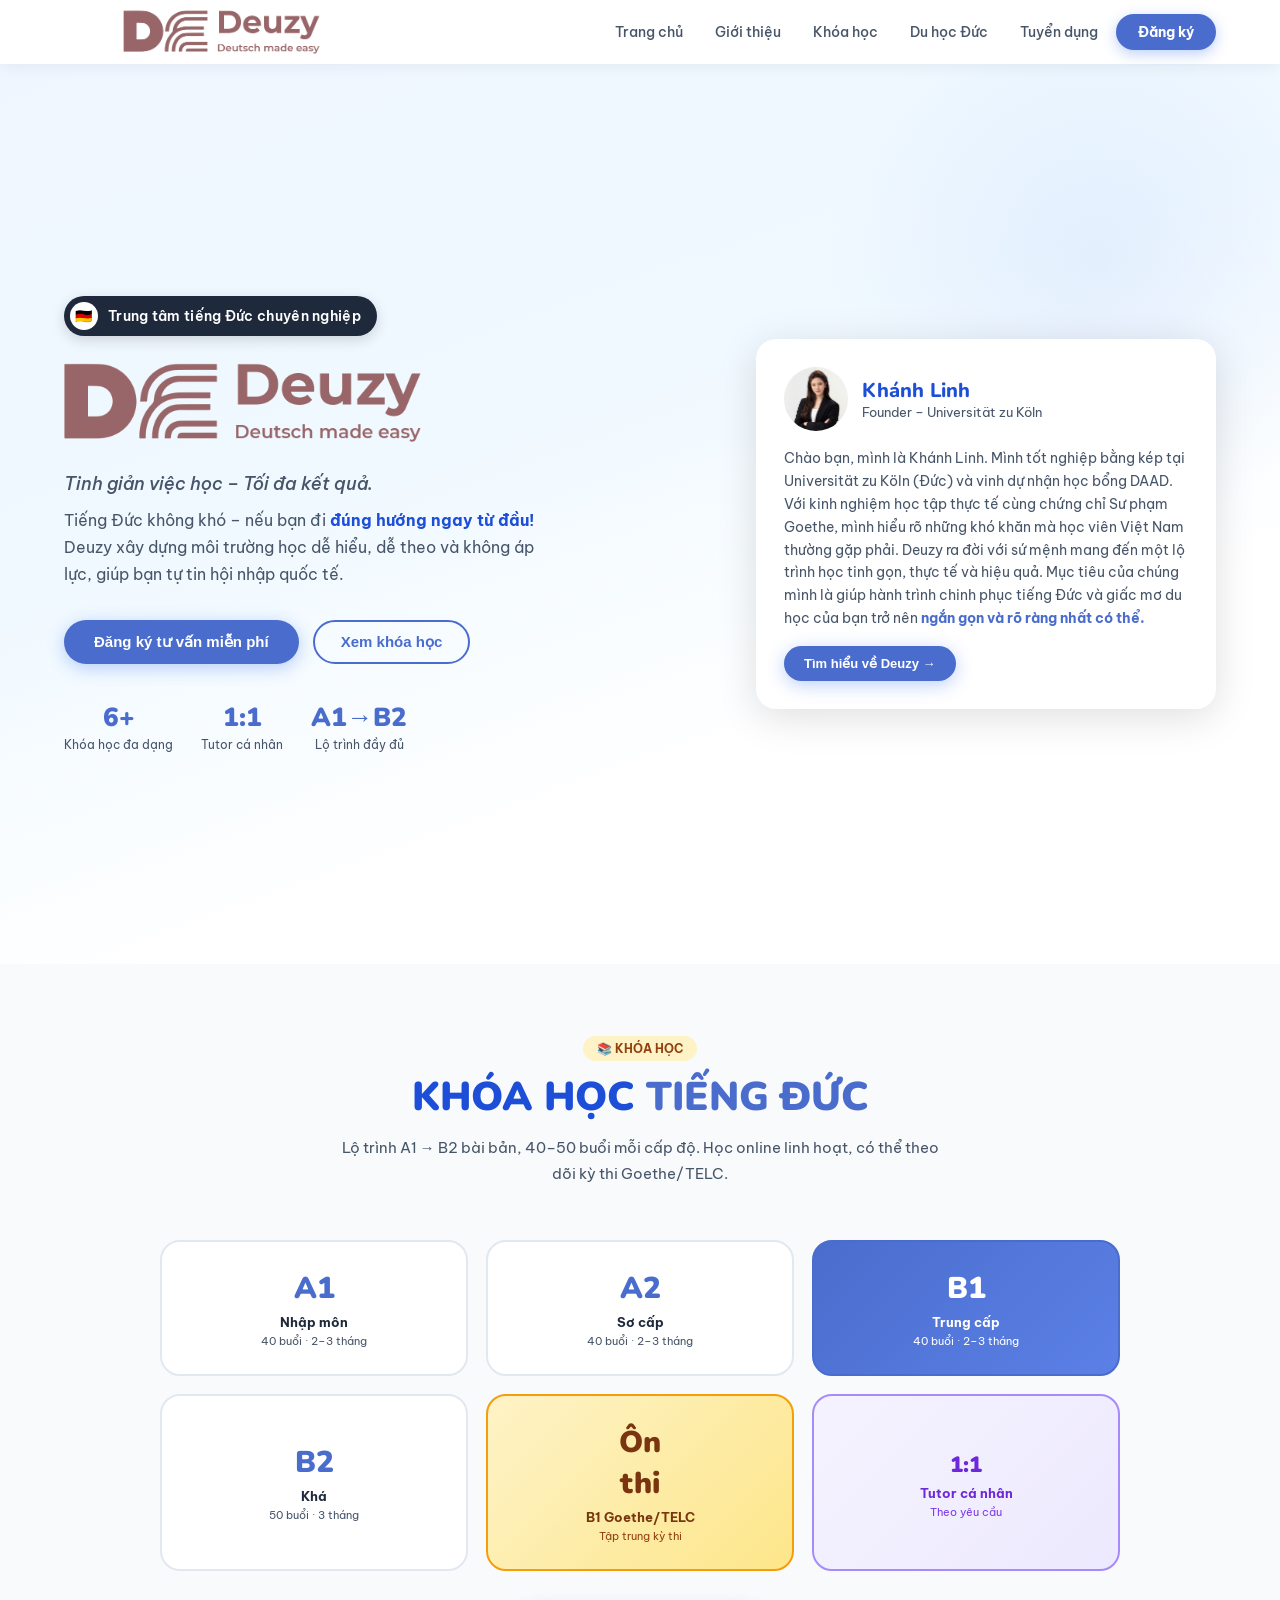
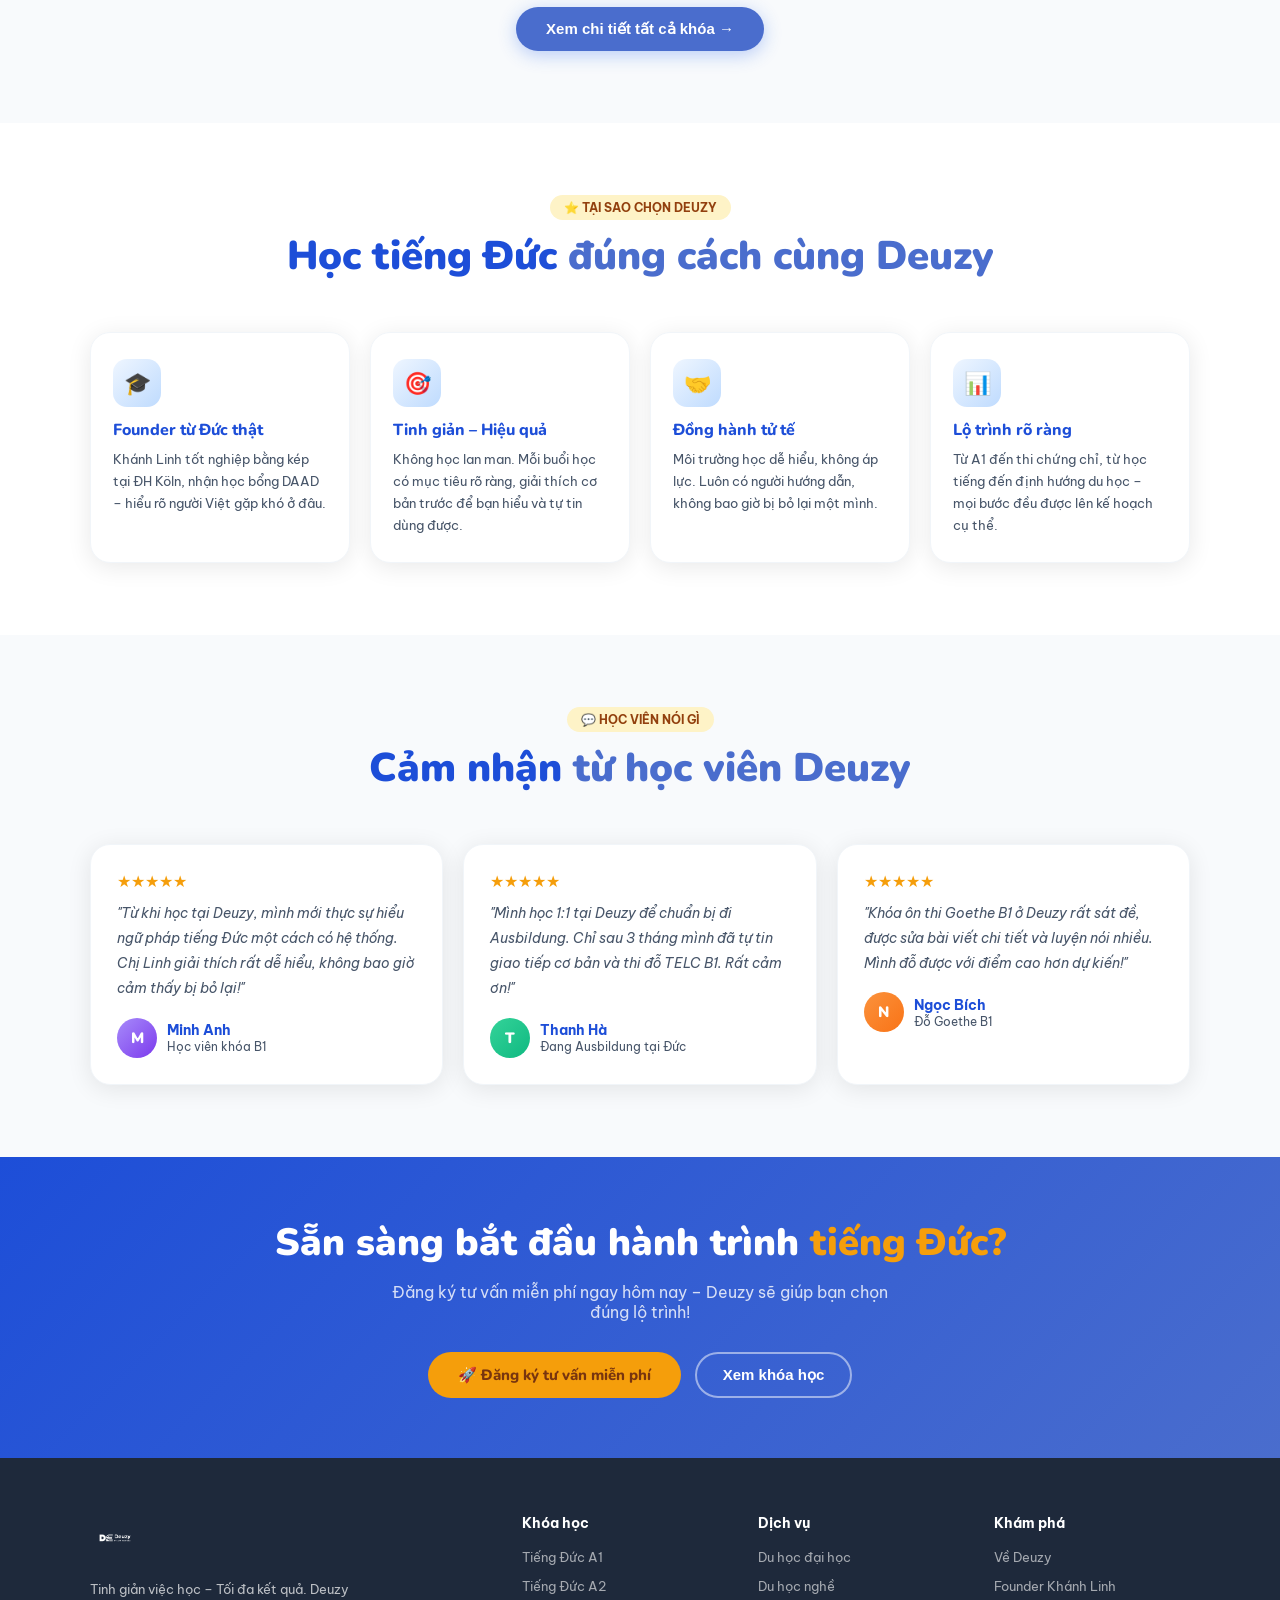
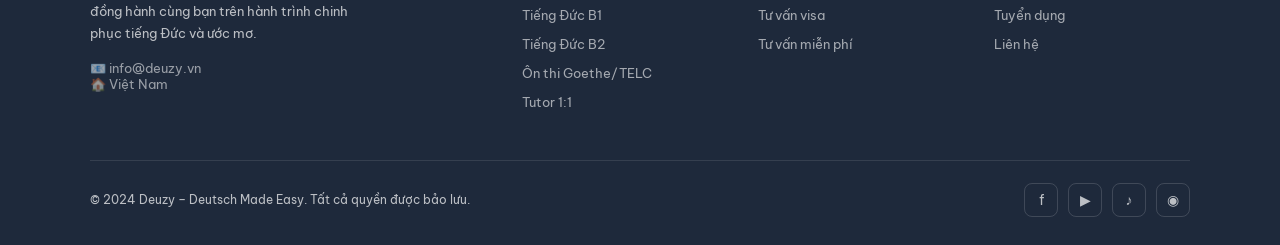
==== index.html @ 36f2f3f2 "no message" ====
<!DOCTYPE html>
<html lang="vi">

<head>
  <meta charset="UTF-8">
  <meta name="viewport" content="width=device-width, initial-scale=1.0">
  <title>Deuzy – Deutsch Made Easy</title>
  <link rel="icon" href="assets/logo_web/2.png" type="image/png">
  <link
    href="https://fonts.googleapis.com/css2?family=Nunito:wght@400;600;700;800;900&family=Be+Vietnam+Pro:wght@400;500;600;700&display=swap"
    rel="stylesheet">
  <link rel="stylesheet" href="css/style.css">
</head>

<body>

  <!-- ===== NAV ===== -->
  <nav id="navbar">
    <div class="nav-logo" onclick="goPage('home')">
      <img src="assets/logo_web/3.png" alt="Deuzy" style="height: 300px; width: auto; object-fit: contain;">
    </div>
    <ul class="nav-links">
      <li><a onclick="goPage('home')" data-page="home">Trang chủ</a></li>
      <li><a onclick="goPage('about')" data-page="about">Giới thiệu</a></li>
      <li><a onclick="goPage('courses')" data-page="courses">Khóa học</a></li>
      <li><a onclick="goPage('germany')" data-page="germany">Du học Đức</a></li>
      <li><a onclick="goPage('recruit')" data-page="recruit">Tuyển dụng</a></li>
      <li><a onclick="goPage('register')" data-page="register" class="nav-cta">Đăng ký</a></li>
    </ul>
    <button class="hamburger" onclick="toggleMenu()"><span></span><span></span><span></span></button>
  </nav>

  <div class="mobile-nav-overlay" id="overlay" onclick="toggleMenu()"></div>
  <div class="mobile-nav-panel" id="mobile-nav">
    <a onclick="goPage('home');toggleMenu()">🏠 Trang chủ</a>
    <a onclick="goPage('about');toggleMenu()">👩‍🏫 Giới thiệu</a>
    <a onclick="goPage('courses');toggleMenu()">📚 Khóa học</a>
    <a onclick="goPage('germany');toggleMenu()">🇩🇪 Du học Đức</a>
    <a onclick="goPage('recruit');toggleMenu()">💼 Tuyển dụng</a>
    <a onclick="goPage('register');toggleMenu()" class="mobile-nav-cta">🚀 Đăng ký tư vấn</a>
  </div>

  <!-- ===================== HOME ===================== -->
  <div class="page active pt-nav" id="page-home">

    <section class="hero">
      <div class="hero-inner container">
        <div class="hero-content">
          <div class="hero-badge" style="margin-bottom: 20px;">
            <span class="hero-badge-icon">🇩🇪</span>
            <span>Trung tâm tiếng Đức chuyên nghiệp</span>
          </div>
          <h1 style="margin: 0 0 16px 0; line-height: 0;">
            <img src="assets/logo_web/3.1.png" alt="Deuzy - Deutsch Made Easy"
              style="max-width: 100%; height: auto; max-height: 100px;">
          </h1>
          <p class="hero-slogan">Tinh giản việc học – Tối đa kết quả.</p>
          <p class="hero-sub" style="margin-top: 12px;">Tiếng Đức không khó – nếu bạn đi <strong>đúng hướng ngay từ
              đầu!</strong> Deuzy xây dựng
            môi trường học dễ hiểu, dễ theo và không áp lực, giúp bạn tự tin hội nhập quốc tế.</p>
          <div class="hero-buttons">
            <button class="btn-primary" onclick="goPage('register')">Đăng ký tư vấn miễn phí</button>
            <button class="btn-outline" onclick="goPage('courses')">Xem khóa học</button>
          </div>
          <div class="hero-stats">
            <div class="stat">
              <div class="stat-num">6+</div>
              <div class="stat-label">Khóa học đa dạng</div>
            </div>
            <div class="stat">
              <div class="stat-num">1:1</div>
              <div class="stat-label">Tutor cá nhân</div>
            </div>
            <div class="stat">
              <div class="stat-num">A1→B2</div>
              <div class="stat-label">Lộ trình đầy đủ</div>
            </div>
          </div>
        </div>
        <div class="hero-visual">
          <div style="position:relative; max-width:1200px; margin:0 auto;">
            <div class="hero-card">
              <div class="hero-card-header">
                <img src="assets/anh_khanh_linh/khanh_linh.jpg" alt="Khánh Linh" class="hero-avatar"
                  style="object-fit:cover; background:none;">
                <div>
                  <div class="hero-card-name">Khánh Linh</div>
                  <div class="hero-card-role">Founder – Universität zu Köln</div>
                </div>
              </div>
              <p class="hero-card-story">Chào bạn, mình là Khánh Linh. Mình tốt nghiệp bằng kép tại Universität zu Köln
                (Đức) và vinh dự nhận học bổng DAAD. Với kinh nghiệm học tập thực tế cùng chứng chỉ Sư phạm Goethe, mình
                hiểu rõ những khó khăn mà học viên Việt Nam thường gặp phải. Deuzy ra đời với sứ mệnh mang đến một lộ
                trình học tinh gọn, thực tế và hiệu quả. Mục tiêu của chúng mình là giúp hành trình chinh phục tiếng Đức
                và giấc mơ du học của bạn trở nên <em>ngắn gọn và rõ ràng nhất có thể.</em></p>
              <button class="btn-primary" style="font-size:13px;padding:10px 20px;" onclick="goPage('about')">Tìm hiểu
                về Deuzy →</button>
            </div>
          </div>
        </div>
      </div>
    </section>

    <!-- COURSES PREVIEW -->
    <section style="background:var(--gray-50);">
      <div class="container">
        <div class="section-header">
          <div class="section-label">📚 Khóa học</div>
          <h2 class="section-title">KHÓA HỌC <span>TIẾNG ĐỨC</span></h2>
          <p class="section-sub">Lộ trình A1 → B2 bài bản, 40–50 buổi mỗi cấp độ. Học online linh hoạt, có thể theo dõi
            kỳ thi Goethe/TELC.</p>
        </div>
        <div class="courses-grid">
          <div class="course-card" onclick="goPage('courses')">
            <div class="cc-level">A1</div>
            <div class="cc-name">Nhập môn</div>
            <div class="cc-desc">40 buổi · 2–3 tháng</div>
          </div>
          <div class="course-card" onclick="goPage('courses')">
            <div class="cc-level">A2</div>
            <div class="cc-name">Sơ cấp</div>
            <div class="cc-desc">40 buổi · 2–3 tháng</div>
          </div>
          <div class="course-card featured" onclick="goPage('courses')">
            <div class="cc-level">B1</div>
            <div class="cc-name">Trung cấp</div>
            <div class="cc-desc">40 buổi · 2–3 tháng</div>
          </div>
          <div class="course-card" onclick="goPage('courses')">
            <div class="cc-level">B2</div>
            <div class="cc-name">Khá</div>
            <div class="cc-desc">50 buổi · 3 tháng</div>
          </div>
          <div class="course-card" style="background:linear-gradient(135deg,#fef3c7,#fde68a);border-color:#f59e0b;"
            onclick="goPage('courses')">
            <div class="cc-level" style="color:#78350f;">Ôn<br>thi</div>
            <div class="cc-name" style="color:#78350f;">B1 Goethe/TELC</div>
            <div class="cc-desc" style="color:#92400e;">Tập trung kỳ thi</div>
          </div>
          <div class="course-card" style="background:linear-gradient(135deg,#f5f3ff,#ede9fe);border-color:#a78bfa;"
            onclick="goPage('courses')">
            <div class="cc-level" style="color:#6d28d9;font-size:22px;padding-top:4px;">1:1</div>
            <div class="cc-name" style="color:#6d28d9;">Tutor cá nhân</div>
            <div class="cc-desc" style="color:#7c3aed;">Theo yêu cầu</div>
          </div>
        </div>
        <div style="text-align:center;margin-top:36px;">
          <button class="btn-primary" onclick="goPage('courses')">Xem chi tiết tất cả khóa →</button>
        </div>
      </div>
    </section>

    <!-- WHY -->
    <section>
      <div class="container">
        <div class="section-header">
          <div class="section-label">⭐ Tại sao chọn Deuzy</div>
          <h2 class="section-title">Học tiếng Đức <span>đúng cách cùng Deuzy</span></h2>
        </div>
        <div class="why-grid">
          <div class="why-card">
            <div class="why-icon">🎓</div>
            <div class="why-title">Founder từ Đức thật</div>
            <div class="why-desc">Khánh Linh tốt nghiệp bằng kép tại ĐH Köln, nhận học bổng DAAD – hiểu rõ người Việt
              gặp khó ở đâu.</div>
          </div>
          <div class="why-card">
            <div class="why-icon">🎯</div>
            <div class="why-title">Tinh giản – Hiệu quả</div>
            <div class="why-desc">Không học lan man. Mỗi buổi học có mục tiêu rõ ràng, giải thích cơ bản trước để bạn
              hiểu và tự tin dùng được.</div>
          </div>
          <div class="why-card">
            <div class="why-icon">🤝</div>
            <div class="why-title">Đồng hành tử tế</div>
            <div class="why-desc">Môi trường học dễ hiểu, không áp lực. Luôn có người hướng dẫn, không bao giờ bị bỏ lại
              một mình.</div>
          </div>
          <div class="why-card">
            <div class="why-icon">📊</div>
            <div class="why-title">Lộ trình rõ ràng</div>
            <div class="why-desc">Từ A1 đến thi chứng chỉ, từ học tiếng đến định hướng du học – mọi bước đều được lên kế
              hoạch cụ thể.</div>
          </div>
        </div>
      </div>
    </section>

    <!-- TESTIMONIALS -->
    <section style="background:var(--gray-50);">
      <div class="container">
        <div class="section-header">
          <div class="section-label">💬 Học viên nói gì</div>
          <h2 class="section-title">Cảm nhận <span>từ học viên Deuzy</span></h2>
        </div>
        <div class="testi-grid">
          <div class="testi-card">
            <div class="testi-stars">★★★★★</div>
            <p class="testi-text">"Từ khi học tại Deuzy, mình mới thực sự hiểu ngữ pháp tiếng Đức một cách có hệ thống.
              Chị Linh giải thích rất dễ hiểu, không bao giờ cảm thấy bị bỏ lại!"</p>
            <div class="testi-author">
              <div class="tav av1">M</div>
              <div>
                <div class="tav-name">Minh Anh</div>
                <div class="tav-info">Học viên khóa B1</div>
              </div>
            </div>
          </div>
          <div class="testi-card">
            <div class="testi-stars">★★★★★</div>
            <p class="testi-text">"Mình học 1:1 tại Deuzy để chuẩn bị đi Ausbildung. Chỉ sau 3 tháng mình đã tự tin giao
              tiếp cơ bản và thi đỗ TELC B1. Rất cảm ơn!"</p>
            <div class="testi-author">
              <div class="tav av3">T</div>
              <div>
                <div class="tav-name">Thanh Hà</div>
                <div class="tav-info">Đang Ausbildung tại Đức</div>
              </div>
            </div>
          </div>
          <div class="testi-card">
            <div class="testi-stars">★★★★★</div>
            <p class="testi-text">"Khóa ôn thi Goethe B1 ở Deuzy rất sát đề, được sửa bài viết chi tiết và luyện nói
              nhiều. Mình đỗ được với điểm cao hơn dự kiến!"</p>
            <div class="testi-author">
              <div class="tav av5">N</div>
              <div>
                <div class="tav-name">Ngọc Bích</div>
                <div class="tav-info">Đỗ Goethe B1</div>
              </div>
            </div>
          </div>
        </div>
      </div>
    </section>

    <!-- CTA -->
    <section style="background:linear-gradient(135deg,var(--blue-dark),var(--blue));padding:60px 5%;">
      <div class="container" style="text-align:center;">
        <h2
          style="font-family:var(--font-heading);font-weight:900;font-size:clamp(24px,4vw,38px);color:#fff;margin-bottom:14px;">
          Sẵn sàng bắt đầu hành trình <span style="color:var(--yellow);">tiếng Đức?</span></h2>
        <p style="color:rgba(255,255,255,0.8);font-size:16px;margin-bottom:30px;max-width:500px;margin:0 auto 30px;">
          Đăng ký tư vấn miễn phí ngay hôm nay – Deuzy sẽ giúp bạn chọn đúng lộ trình!</p>
        <div style="display:flex;gap:14px;justify-content:center;flex-wrap:wrap;">
          <button class="btn-yellow" onclick="goPage('register')">🚀 Đăng ký tư vấn miễn phí</button>
          <button class="btn-outline" style="color:#fff;border-color:rgba(255,255,255,0.5);"
            onclick="goPage('courses')">Xem khóa học</button>
        </div>
      </div>
    </section>
  </div>

  <!-- ===================== ABOUT ===================== -->
  <div class="page pt-nav" id="page-about">
    <div class="page-hero">
      <div class="container">
        <div class="breadcrumb"><span onclick="goPage('home')">Trang chủ</span> / Giới thiệu</div>
        <div class="hero-badge">👩‍🏫 Về Deuzy</div>
        <h1
          style="font-family:var(--font-heading);font-weight:900;font-size:clamp(26px,5vw,50px);color:var(--blue-dark);margin-bottom:12px;">
          Về <span style="color:var(--blue);">Deuzy</span></h1>
        <p style="font-size:16px;color:var(--gray-600);max-width:600px;line-height:1.7;">Deuzy không đơn thuần là nơi
          dạy tiếng Đức. Chúng tôi là nơi bắt đầu của những hành trình thay đổi cuộc đời.</p>
      </div>
    </div>

    <!-- FOUNDER -->
    <section>
      <div class="container">
        <div class="grid-2" style="gap:50px;">
          <div>
            <div class="section-label">👩‍🎓 Founder</div>
            <h2 class="section-title">Khánh Linh – <span>Người sáng lập</span></h2>
            <p style="font-size:15px;color:var(--gray-600);line-height:1.8;margin-bottom:18px;">Chào bạn, mình là
              <strong style="color:var(--blue-dark);">Linh</strong>. Hành trình của mình với tiếng Đức bắt đầu từ niềm
              yêu thích ngôn ngữ và sự tò mò về một nền văn hoá kỷ luật, sâu sắc.
            </p>
            <p style="font-size:15px;color:var(--gray-600);line-height:1.8;margin-bottom:18px;">Nhờ sự kiên trì theo
              đuổi, mình đã tốt nghiệp <strong style="color:var(--blue-dark);">cử nhân bằng kép (Medienwissenschaft &
                English Studies)</strong> loại giỏi tại <strong style="color:var(--blue);">Universität zu Köln</strong>
              – một trong những trường đại học uy tín tại Đức.</p>
            <p style="font-size:15px;color:var(--gray-600);line-height:1.8;margin-bottom:24px;">Trong quá trình học tập,
              mình may mắn nhận được <strong style="color:var(--blue-dark);">học bổng DAAD</strong> dành cho sinh viên
              quốc tế có thành tích nổi bật.</p>
            <ul class="features-list">
              <li>
                <div class="feat-icon">📜</div>
                <div><strong>Chứng chỉ Sư phạm Goethe Institut</strong>Được đào tạo bài bản về phương pháp giảng dạy
                  tiếng Đức chuyên nghiệp.</div>
              </li>
              <li>
                <div class="feat-icon">🤝</div>
                <div><strong>Giấy chứng nhận Hội nhập văn hoá Đức</strong>Hiểu sâu văn hoá Đức, giúp học viên sử dụng
                  ngôn ngữ phù hợp ngữ cảnh.</div>
              </li>
              <li>
                <div class="feat-icon">🎓</div>
                <div><strong>Học bổng DAAD</strong>Sự ghi nhận thành tích nổi bật trong môi trường học thuật quốc tế.
                </div>
              </li>
            </ul>
          </div>
          <div>
            <div
              style="background:linear-gradient(135deg,#eff6ff,#f5f3ff);border-radius:var(--radius-lg);padding:36px;text-align:center;margin-bottom:20px;">
              <img src="assets/anh_khanh_linh/khanh_linh.jpg" alt="Khánh Linh"
                style="width:100px;height:100px;border-radius:50%;object-fit:cover;margin:0 auto 18px;display:block;">
              <div
                style="font-family:var(--font-heading);font-weight:900;font-size:22px;color:var(--blue-dark);margin-bottom:4px;">
                Khánh Linh</div>
              <div style="font-size:13px;color:var(--blue);font-weight:700;margin-bottom:16px;">Founder & Giảng viên
                chính</div>
              <div style="font-size:13px;color:var(--gray-600);line-height:1.7;font-style:italic;">"Trung tâm mình không
                đặt nặng những lời hứa lớn, nhưng sẽ cố gắng giúp hành trình đến Đức của bạn trở nên ngắn và rõ ràng
                nhất có thể."</div>
            </div>
            <div style="display:grid;grid-template-columns:1fr 1fr;gap:12px;">
              <div
                style="background:#fff;border-radius:var(--radius);padding:18px;text-align:center;box-shadow:var(--shadow);border:1.5px solid var(--gray-100);">
                <div style="font-size:28px;margin-bottom:4px;">🏛️</div>
                <div style="font-size:12px;font-weight:700;color:var(--blue-dark);">Universität zu Köln</div>
                <div style="font-size:11px;color:var(--gray-600);">Tốt nghiệp loại Giỏi</div>
              </div>
              <div
                style="background:#fff;border-radius:var(--radius);padding:18px;text-align:center;box-shadow:var(--shadow);border:1.5px solid var(--gray-100);">
                <div style="font-size:28px;margin-bottom:4px;">🏆</div>
                <div style="font-size:12px;font-weight:700;color:var(--blue-dark);">Học bổng DAAD</div>
                <div style="font-size:11px;color:var(--gray-600);">Sinh viên quốc tế xuất sắc</div>
              </div>
            </div>
          </div>
        </div>
      </div>
    </section>

    <!-- VISION -->
    <section style="background:var(--gray-50);">
      <div class="container">
        <div class="section-header">
          <div class="section-label">🔭 Tầm nhìn</div>
          <h2 class="section-title">Sứ mệnh & <span>Tầm nhìn Deuzy</span></h2>
        </div>
        <div style="display:grid;grid-template-columns:repeat(auto-fit,minmax(260px,1fr));gap:22px;">
          <div
            style="background:#fff;border-radius:var(--radius-lg);padding:30px;box-shadow:var(--shadow);text-align:center;">
            <div style="font-size:42px;margin-bottom:14px;">🌟</div>
            <div
              style="font-family:var(--font-heading);font-weight:800;font-size:18px;color:var(--blue-dark);margin-bottom:10px;">
              Sứ mệnh</div>
            <p style="font-size:14px;color:var(--gray-600);line-height:1.75;">Mỗi học viên đến với Deuzy đều mang theo
              một mục tiêu: du học, làm việc, hay đơn giản là bước ra thế giới lớn hơn. Nhiệm vụ của chúng tôi là giúp
              họ biến điều đó thành hiện thực.</p>
          </div>
          <div
            style="background:#fff;border-radius:var(--radius-lg);padding:30px;box-shadow:var(--shadow);text-align:center;">
            <div style="font-size:42px;margin-bottom:14px;">🔑</div>
            <div
              style="font-family:var(--font-heading);font-weight:800;font-size:18px;color:var(--blue-dark);margin-bottom:10px;">
              Tầm nhìn</div>
            <p style="font-size:14px;color:var(--gray-600);line-height:1.75;">Chúng tôi tin rằng ngôn ngữ không chỉ để
              giao tiếp, mà là <strong>chìa khóa mở ra cơ hội</strong>. Deuzy hướng tới xây dựng một thế hệ trẻ tự tin
              hội nhập quốc tế.</p>
          </div>
          <div
            style="background:#fff;border-radius:var(--radius-lg);padding:30px;box-shadow:var(--shadow);text-align:center;">
            <div style="font-size:42px;margin-bottom:14px;">💡</div>
            <div
              style="font-family:var(--font-heading);font-weight:800;font-size:18px;color:var(--blue-dark);margin-bottom:10px;">
              Phương pháp</div>
            <p style="font-size:14px;color:var(--gray-600);line-height:1.75;">Bọn mình tập trung xây dựng môi trường học
              tiếng Đức <strong>dễ hiểu, dễ theo và không áp lực</strong>. Mỗi buổi bắt đầu từ những điều cơ bản, giải
              thích rõ ràng.</p>
          </div>
        </div>
      </div>
    </section>

    <section style="background:linear-gradient(135deg,var(--blue-dark),var(--blue));padding:60px 5%;text-align:center;">
      <h2 style="font-family:var(--font-heading);font-weight:900;font-size:34px;color:#fff;margin-bottom:14px;">Bắt đầu
        hành trình cùng Deuzy!</h2>
      <p style="color:rgba(255,255,255,0.8);margin-bottom:28px;font-size:15px;max-width:500px;margin:0 auto 28px;">Nếu
        bạn đang tìm một nơi học ổn định, có người đồng hành và hướng dẫn tử tế – hãy chọn Deuzy.</p>
      <button class="btn-yellow" onclick="goPage('register')">Đăng ký tư vấn →</button>
    </section>
  </div>

  <!-- ===================== COURSES ===================== -->
  <div class="page pt-nav" id="page-courses">
    <div class="page-hero">
      <div class="container">
        <div class="breadcrumb"><span onclick="goPage('home')">Trang chủ</span> / Khóa học</div>
        <div class="hero-badge">📚 Khóa học tiếng Đức</div>
        <h1
          style="font-family:var(--font-heading);font-weight:900;font-size:clamp(26px,5vw,50px);color:var(--blue-dark);margin-bottom:12px;">
          Khóa học <span style="color:var(--blue);">tại Deuzy</span></h1>
        <p style="font-size:16px;color:var(--gray-600);max-width:580px;line-height:1.7;margin-bottom:26px;">Lộ trình A1
          → B2 bài bản, 40–50 buổi mỗi cấp. Kèm khóa ôn thi Goethe/TELC B1 và Tutor 1:1 theo yêu cầu.</p>
        <button class="btn-primary" onclick="goPage('register')">Đăng ký học ngay</button>
      </div>
    </div>

    <section>
      <div class="container">

        <!-- A1 -->
        <div class="cdc">
          <div class="cdc-header" style="background:linear-gradient(135deg,#eff6ff,#dbeafe);">
            <div class="cdc-badge" style="background:linear-gradient(135deg,var(--blue),var(--blue-light));">A1</div>
            <div>
              <h3 style="font-family:var(--font-heading);font-weight:900;font-size:22px;color:var(--blue-dark);">Tiếng
                Đức Nhập Môn A1</h3>
              <p style="color:var(--gray-600);font-size:14px;margin-top:4px;">Dành cho người hoàn toàn chưa biết tiếng
                Đức</p>
              <div class="price-badge" style="margin-top:10px;">Lộ trình 40 buổi<small>2–3 tháng · Liên hệ để biết học
                  phí</small></div>
            </div>
          </div>
          <div class="cdc-body">
            <div class="cdc-meta">
              <div class="meta-chip">⏱️ 2–3 tháng</div>
              <div class="meta-chip">📅 40 buổi</div>
              <div class="meta-chip">🎯 Giao tiếp cơ bản</div>
            </div>
            <ul class="cdc-list">
              <li>Làm quen bảng chữ cái và quy tắc phát âm chuẩn, đọc – viết từ cơ bản ngay từ đầu</li>
              <li>Nắm nền tảng ngữ pháp: chia động từ thì hiện tại, đại từ nhân xưng, giống danh từ (der/die/das), cấu
                trúc câu cơ bản</li>
              <li>Học cách đặt câu hỏi, trả lời và sử dụng câu phủ định trong giao tiếp hàng ngày</li>
              <li>Từ vựng theo chủ đề: giới thiệu bản thân, gia đình, công việc, thời gian, mua sắm, ăn uống…</li>
              <li>Luyện nghe – nói song song trong từng buổi để hình thành phản xạ giao tiếp</li>
              <li>Thực hành hội thoại theo tình huống thực tế – "biết" đi kèm với "dùng được"</li>
            </ul>
            <div class="cdc-goal">
              <div class="cdc-goal-title">🎯 Mục tiêu đạt được</div>
              <ul class="cdc-list" style="margin:0;">
                <li>Đọc và phát âm cơ bản rõ ràng</li>
                <li>Tự giới thiệu bản thân và đặt câu hỏi đơn giản</li>
                <li>Giao tiếp trong các tình huống quen thuộc hàng ngày</li>
              </ul>
            </div>
            <div style="display:flex;gap:12px;flex-wrap:wrap;">
              <button class="btn-primary" style="font-size:13px;padding:10px 22px;" onclick="goPage('register')">Đăng ký
                A1</button>
              <button class="btn-outline" style="font-size:13px;padding:8px 20px;" onclick="goPage('register')">Tư vấn
                miễn phí</button>
            </div>
          </div>
        </div>

        <!-- A2 -->
        <div class="cdc">
          <div class="cdc-header" style="background:linear-gradient(135deg,#ecfdf5,#d1fae5);">
            <div class="cdc-badge" style="background:linear-gradient(135deg,#10b981,#34d399);">A2</div>
            <div>
              <h3 style="font-family:var(--font-heading);font-weight:900;font-size:22px;color:var(--blue-dark);">Tiếng
                Đức Sơ Cấp A2</h3>
              <p style="color:var(--gray-600);font-size:14px;margin-top:4px;">Giao tiếp tình huống thực tế, kể chuyện,
                diễn đạt ý kiến</p>
              <div class="price-badge" style="margin-top:10px;">Lộ trình 40 buổi<small>2–3 tháng · Liên hệ để biết học
                  phí</small></div>
            </div>
          </div>
          <div class="cdc-body">
            <div class="cdc-meta">
              <div class="meta-chip">⏱️ 2–3 tháng</div>
              <div class="meta-chip">📅 40 buổi</div>
              <div class="meta-chip">🎯 Giao tiếp tự nhiên hơn</div>
            </div>
            <ul class="cdc-list">
              <li>Củng cố lại nền tảng A1 và mở rộng từ vựng theo các chủ đề thực tế trong cuộc sống</li>
              <li>Các cấu trúc ngữ pháp nâng cao hơn: thì quá khứ, tương lai đơn, câu phụ, cách nối câu</li>
              <li>Luyện giao tiếp trong các tình huống thường gặp như gọi điện, hỏi đường, mua sắm, ăn uống…</li>
              <li>Rèn kỹ năng viết cơ bản, biết cách diễn đạt ý bằng câu rõ ràng và đầy đủ hơn</li>
              <li>Tăng khả năng nghe hiểu và phản xạ khi hội thoại với tốc độ tự nhiên hơn</li>
            </ul>
            <div class="cdc-goal">
              <div class="cdc-goal-title">🎯 Mục tiêu đạt được</div>
              <ul class="cdc-list" style="margin:0;">
                <li>Giao tiếp tương đối tự nhiên, duy trì hội thoại cơ bản</li>
                <li>Diễn đạt ý kiến cá nhân bằng câu hoàn chỉnh và rõ ràng hơn</li>
                <li>Tự tin xử lý các tình huống: hỏi thông tin, mua sắm, giao tiếp trong môi trường sống</li>
              </ul>
            </div>
            <div style="display:flex;gap:12px;flex-wrap:wrap;">
              <button class="btn-primary" style="font-size:13px;padding:10px 22px;background:#10b981;"
                onclick="goPage('register')">Đăng ký A2</button>
              <button class="btn-outline" style="font-size:13px;padding:8px 20px;" onclick="goPage('register')">Tư vấn
                miễn phí</button>
            </div>
          </div>
        </div>

        <!-- B1 -->
        <div class="cdc" style="border-color:var(--blue);box-shadow:0 8px 40px rgba(37,99,235,0.14);position:relative;">
          <div
            style="position:absolute;top:16px;right:16px;background:var(--yellow);color:#78350f;padding:4px 12px;border-radius:8px;font-size:12px;font-weight:800;">
            ⭐ PHỔ BIẾN NHẤT</div>
          <div class="cdc-header" style="background:linear-gradient(135deg,#dbeafe,#bfdbfe);">
            <div class="cdc-badge" style="background:linear-gradient(135deg,var(--blue-dark),var(--blue));">B1</div>
            <div>
              <h3 style="font-family:var(--font-heading);font-weight:900;font-size:22px;color:var(--blue-dark);">Tiếng
                Đức Trung Cấp B1</h3>
              <p style="color:var(--gray-600);font-size:14px;margin-top:4px;">Giao tiếp trong môi trường học tập, công
                việc và đời sống</p>
              <div class="price-badge" style="margin-top:10px;">Lộ trình 40 buổi<small>2–3 tháng · Liên hệ để biết học
                  phí</small></div>
            </div>
          </div>
          <div class="cdc-body">
            <div class="cdc-meta">
              <div class="meta-chip">⏱️ 2–3 tháng</div>
              <div class="meta-chip">📅 40 buổi</div>
              <div class="meta-chip">🎯 Goethe/TELC B1</div>
            </div>
            <ul class="cdc-list">
              <li>Mở rộng vốn từ vựng và nâng cao khả năng sử dụng ngôn ngữ trong nhiều tình huống thực tế</li>
              <li>Làm quen với tiếng Đức trong môi trường học tập và công việc, mẫu giao tiếp cơ bản nơi công sở</li>
              <li>Rèn kỹ năng viết: viết email, văn bản ngắn và các nội dung thường gặp trong đời sống</li>
              <li>Luyện nghe – nói với các chủ đề đa dạng như sức khỏe, công việc, cuộc sống…</li>
              <li>Học cách trình bày ý kiến cá nhân, trao đổi quan điểm và phản hồi trong hội thoại</li>
              <li>Làm quen với các yếu tố văn hoá Đức, giúp sử dụng ngôn ngữ phù hợp ngữ cảnh</li>
            </ul>
            <div class="cdc-goal">
              <div class="cdc-goal-title">🎯 Mục tiêu đạt được</div>
              <ul class="cdc-list" style="margin:0;">
                <li>Tham gia hội thoại, diễn đạt ý kiến và trao đổi thông tin một cách rõ ràng</li>
                <li>Viết được email, đơn từ đơn giản (ví dụ: xin việc)</li>
                <li>Tự tin giao tiếp trong môi trường học tập, công việc và đời sống hàng ngày</li>
              </ul>
            </div>
            <div style="display:flex;gap:12px;flex-wrap:wrap;">
              <button class="btn-primary" style="font-size:13px;padding:10px 22px;" onclick="goPage('register')">Đăng ký
                B1</button>
              <button class="btn-outline" style="font-size:13px;padding:8px 20px;" onclick="goPage('register')">Tư vấn
                miễn phí</button>
            </div>
          </div>
        </div>

        <!-- B2 -->
        <div class="cdc">
          <div class="cdc-header" style="background:linear-gradient(135deg,#fce7f3,#fbcfe8);">
            <div class="cdc-badge" style="background:linear-gradient(135deg,#ec4899,#f472b6);">B2</div>
            <div>
              <h3 style="font-family:var(--font-heading);font-weight:900;font-size:22px;color:var(--blue-dark);">Tiếng
                Đức Khá B2</h3>
              <p style="color:var(--gray-600);font-size:14px;margin-top:4px;">Xử lý các chủ đề phức tạp trong học tập,
                công việc và xã hội</p>
              <div class="price-badge" style="margin-top:10px;">Lộ trình 50 buổi<small>3 tháng · Liên hệ để biết học
                  phí</small></div>
            </div>
          </div>
          <div class="cdc-body">
            <div class="cdc-meta">
              <div class="meta-chip">⏱️ 3 tháng</div>
              <div class="meta-chip">📅 50 buổi</div>
              <div class="meta-chip">🎯 Thành thạo B2</div>
            </div>
            <ul class="cdc-list">
              <li>Mở rộng và đào sâu từ vựng, ngữ pháp để xử lý các chủ đề phức tạp hơn</li>
              <li>Luyện đọc hiểu các văn bản dài, nắm ý chính và chi tiết trong nhiều dạng nội dung</li>
              <li>Phát triển kỹ năng viết: trình bày quan điểm, viết bài luận ngắn, email học thuật/công việc</li>
              <li>Luyện nghe – nói với các chủ đề đa dạng: môi trường làm việc, truyền thông, định hướng tương lai…</li>
              <li>Tăng khả năng tranh luận, bày tỏ ý kiến và phản hồi trong hội thoại ở mức sâu hơn</li>
            </ul>
            <div class="cdc-goal">
              <div class="cdc-goal-title">🎯 Mục tiêu đạt được</div>
              <ul class="cdc-list" style="margin:0;">
                <li>Diễn đạt ý kiến rõ ràng, logic và linh hoạt trong nhiều tình huống</li>
                <li>Giao tiếp tự tin trong môi trường học tập, làm việc và xã hội</li>
                <li>Sử dụng tiếng Đức tương đối thành thạo cả nói và viết</li>
              </ul>
            </div>
            <div style="display:flex;gap:12px;flex-wrap:wrap;">
              <button class="btn-primary" style="font-size:13px;padding:10px 22px;background:#ec4899;"
                onclick="goPage('register')">Đăng ký B2</button>
              <button class="btn-outline" style="font-size:13px;padding:8px 20px;" onclick="goPage('register')">Tư vấn
                miễn phí</button>
            </div>
          </div>
        </div>

        <!-- ÔN THI B1 + 1:1 -->
        <div id="extra-courses">
          <!-- ÔN THI -->
          <div class="cdc">
            <div class="cdc-header" style="background:linear-gradient(135deg,#fef3c7,#fde68a);">
              <div class="cdc-badge"
                style="background:linear-gradient(135deg,#f59e0b,#fbbf24);font-size:20px;width:88px;height:88px;">
                Ôn<br>thi</div>
              <div>
                <h3 style="font-family:var(--font-heading);font-weight:900;font-size:18px;color:var(--blue-dark);">Ôn
                  thi B1 – Goethe & TELC</h3>
                <p style="font-size:13px;color:var(--gray-600);margin-top:4px;">Tập trung làm bài, rèn kỹ năng sát đề
                </p>
              </div>
            </div>
            <div class="cdc-body">
              <p class="cdc-desc">Khóa học tập trung củng cố kiến thức và rèn kỹ năng làm bài, giúp học viên tự tin bước
                vào kỳ thi B1.</p>
              <div style="margin-bottom:14px;">
                <div style="font-size:12px;font-weight:700;color:#92400e;margin-bottom:8px;">GOETHE B1</div>
                <ul class="cdc-list" style="margin:0;">
                  <li>Làm quen cấu trúc đề thi (Lesen, Hören, Schreiben, Sprechen)</li>
                  <li>Sửa bài viết chi tiết, nâng cấp cách diễn đạt</li>
                  <li>Thi thử và chữa đề sát format thực tế</li>
                </ul>
              </div>
              <div style="margin-bottom:18px;">
                <div style="font-size:12px;font-weight:700;color:#92400e;margin-bottom:8px;">TELC B1</div>
                <ul class="cdc-list" style="margin:0;">
                  <li>Nắm rõ cấu trúc đề TELC và các dạng bài đặc trưng</li>
                  <li>Luyện nói theo format thi TELC (đối thoại, thảo luận)</li>
                  <li>Sửa lỗi cá nhân và cải thiện điểm yếu từng kỹ năng</li>
                </ul>
              </div>
              <button class="btn-primary" style="font-size:13px;padding:10px 22px;background:#f59e0b;color:#78350f;"
                onclick="goPage('register')">Đăng ký ôn thi</button>
            </div>
          </div>

          <!-- TUTOR 1:1 -->
          <div class="cdc">
            <div class="cdc-header" style="background:linear-gradient(135deg,#f5f3ff,#ede9fe);">
              <div class="cdc-badge"
                style="background:linear-gradient(135deg,#7c3aed,#a78bfa);font-size:22px;width:88px;height:88px;">1:1
              </div>
              <div>
                <h3 style="font-family:var(--font-heading);font-weight:900;font-size:18px;color:var(--blue-dark);">Tutor
                  1:1 – Học theo yêu cầu</h3>
                <p style="font-size:13px;color:var(--gray-600);margin-top:4px;">Lộ trình riêng theo mục tiêu và trình độ
                  cá nhân</p>
              </div>
            </div>
            <div class="cdc-body">
              <p class="cdc-desc">Khóa học được thiết kế riêng cho từng học viên, phù hợp với mục tiêu và trình độ cá
                nhân.</p>
              <ul class="cdc-list" style="margin-bottom:14px;">
                <li>Xây dựng lộ trình riêng theo mục tiêu: giao tiếp, thi chứng chỉ, đi Đức, công việc…</li>
                <li>Tập trung vào điểm yếu của học viên: phát âm, ngữ pháp, phản xạ nói, viết…</li>
                <li>Linh hoạt nội dung theo tiến độ và khả năng tiếp thu của từng buổi</li>
              </ul>
              <div style="background:#f5f3ff;border-radius:10px;padding:14px;margin-bottom:18px;">
                <div style="font-size:12px;font-weight:700;color:#6d28d9;margin-bottom:8px;">✨ ĐIỂM NỔI BẬT</div>
                <ul class="cdc-list" style="margin:0;">
                  <li>1 kèm 1 – chỉnh lỗi chi tiết, theo sát từng buổi</li>
                  <li>Thời gian linh hoạt, dễ sắp xếp lịch học</li>
                  <li>Tiến bộ nhanh do học đúng trọng tâm</li>
                </ul>
              </div>
              <button class="btn-primary" style="font-size:13px;padding:10px 22px;background:#7c3aed;"
                onclick="goPage('register')">Đăng ký Tutor 1:1</button>
            </div>
          </div>
        </div>
      </div>
    </section>

    <!-- FAQ -->
    <section style="background:var(--gray-50);">
      <div class="container" style="max-width:780px;">
        <div class="section-header">
          <div class="section-label">❓ Câu hỏi thường gặp</div>
          <h2 class="section-title">Câu hỏi về <span>khóa học</span></h2>
        </div>
        <div class="faq-item">
          <div class="faq-q" onclick="toggleFaq(this)">Học hình thức nào? Online hay offline? <span
              class="faq-arrow">▾</span></div>
          <div class="faq-a">Deuzy dạy cả online và offline. Hình thức online qua Zoom rất linh hoạt về thời gian, phù
            hợp cho học viên ở nhiều tỉnh thành khác nhau. Hãy liên hệ để biết thêm chi tiết về lịch học.</div>
        </div>
        <div class="faq-item">
          <div class="faq-q" onclick="toggleFaq(this)">Học bao lâu thì có thể đạt B1? <span class="faq-arrow">▾</span>
          </div>
          <div class="faq-a">Từ người chưa biết tiếng Đức, học qua A1 → A2 → B1 mất khoảng 6–9 tháng nếu học đều đặn.
            Nếu đã có nền tảng, khóa ôn thi B1 của Deuzy giúp bạn chuẩn bị kỳ thi trong thời gian ngắn hơn.</div>
        </div>
        <div class="faq-item">
          <div class="faq-q" onclick="toggleFaq(this)">Học phí các khóa bao nhiêu? <span class="faq-arrow">▾</span>
          </div>
          <div class="faq-a">Học phí được cung cấp khi tư vấn trực tiếp, tùy theo hình thức học (nhóm hay 1:1), thời
            lượng và nhu cầu của từng học viên. Hãy liên hệ để được báo giá chi tiết và miễn phí tư vấn lộ trình.</div>
        </div>
        <div class="faq-item">
          <div class="faq-q" onclick="toggleFaq(this)">Khóa Tutor 1:1 phù hợp với ai? <span class="faq-arrow">▾</span>
          </div>
          <div class="faq-a">Tutor 1:1 phù hợp với những bạn có mục tiêu rõ ràng (thi chứng chỉ, đi Đức gấp, cải thiện
            một kỹ năng cụ thể) và cần lộ trình cá nhân hóa. Đây cũng là lựa chọn tốt cho người bận rộn, muốn lịch học
            linh hoạt.</div>
        </div>
        <div class="faq-item">
          <div class="faq-q" onclick="toggleFaq(this)">Goethe B1 và TELC B1 khác nhau như thế nào? <span
              class="faq-arrow">▾</span></div>
          <div class="faq-a">Cả hai đều được công nhận rộng rãi. Goethe B1 do Goethe-Institut cấp, có uy tín học thuật
            cao. TELC B1 phổ biến cho mục đích nghề nghiệp và nhập cư. Deuzy có khóa ôn thi cho cả hai, hãy tư vấn để
            chọn phù hợp với mục tiêu.</div>
        </div>
      </div>
    </section>
  </div>

  <!-- ===================== GERMANY ===================== -->
  <div class="page pt-nav" id="page-germany">
    <div class="page-hero">
      <div class="container">
        <div class="breadcrumb"><span onclick="goPage('home')">Trang chủ</span> / Du học Đức</div>
        <div class="hero-badge">🇩🇪 Tại sao chọn Đức?</div>
        <h1
          style="font-family:var(--font-heading);font-weight:900;font-size:clamp(26px,5vw,50px);color:var(--blue-dark);margin-bottom:12px;">
          Du Học <span style="color:var(--blue);">Tại Đức</span></h1>
        <p style="font-size:16px;color:var(--gray-600);max-width:600px;line-height:1.7;margin-bottom:26px;">Chọn du học
          Đức không phải vì "trend", mà vì nó giải được nhiều bài toán rất thực tế. Deuzy hỗ trợ trọn gói từ học tiếng
          đến đặt chân sang Đức.</p>
        <div style="display:flex;gap:12px;flex-wrap:wrap;">
          <button class="btn-primary" onclick="document.getElementById('reasons').scrollIntoView({behavior:'smooth'})">7
            lý do chọn Đức ↓</button>
          <button class="btn-outline" onclick="document.getElementById('paths').scrollIntoView({behavior:'smooth'})">ĐH
            hay Nghề?</button>
        </div>
      </div>
    </div>

    <!-- 7 REASONS -->
    <section id="reasons">
      <div class="container">
        <div class="section-header">
          <div class="section-label">✅ Lý do</div>
          <h2 class="section-title">7 lý do chọn <span>Du học Đức</span></h2>
          <p class="section-sub">Nhìn thẳng vào lợi ích – Đức giải được nhiều bài toán thực tế cho người Việt.</p>
        </div>
        <div style="display:grid;grid-template-columns:repeat(auto-fit,minmax(300px,1fr));gap:20px;">
          <div class="reason-card">
            <div class="reason-num">01</div>
            <div class="reason-title">💰 Gần như miễn học phí</div>
            <div class="reason-desc">Hầu hết các trường công lập tại Đức học phí = 0 hoặc rất thấp (chỉ đóng phí hành
              chính vài trăm euro/kỳ). So với Anh, Mỹ hay Úc thì đây là lợi thế cực lớn. Học nghề còn được hưởng lương.
            </div>
          </div>
          <div class="reason-card">
            <div class="reason-num">02</div>
            <div class="reason-title">🏆 Bằng cấp rất "cứng"</div>
            <div class="reason-desc">Hệ thống giáo dục Đức nổi tiếng về tính thực tiễn, đặc biệt các ngành kỹ thuật, cơ
              khí, IT, kinh tế. Học xong ra dễ làm được việc thật, không chỉ lý thuyết.</div>
          </div>
          <div class="reason-card">
            <div class="reason-num">03</div>
            <div class="reason-title">💼 Cơ hội việc làm & định cư cao</div>
            <div class="reason-desc">Đức đang thiếu lao động (đặc biệt kỹ thuật, điều dưỡng, IT). Sinh viên được ở lại
              18 tháng sau tốt nghiệp để tìm việc. Có thể chuyển sang visa lao động và định cư lâu dài.</div>
          </div>
          <div class="reason-card">
            <div class="reason-num">04</div>
            <div class="reason-title">⚖️ Được làm thêm hợp pháp</div>
            <div class="reason-desc">Sinh viên quốc tế được làm thêm ~120 ngày/năm → đủ trang trải sinh hoạt nếu biết
              cân đối chi tiêu hợp lý.</div>
          </div>
          <div class="reason-card">
            <div class="reason-num">05</div>
            <div class="reason-title">🏠 Chi phí sống hợp lý</div>
            <div class="reason-desc">So với các nước Tây Âu khác, chi phí ở Đức "dễ thở" hơn nhưng chất lượng sống vẫn
              rất cao: giao thông, y tế, môi trường đều tốt.</div>
          </div>
          <div class="reason-card">
            <div class="reason-num">06</div>
            <div class="reason-title">🌍 Môi trường quốc tế</div>
            <div class="reason-desc">Bạn sẽ học cách sống tự lập, giao tiếp đa văn hoá và nâng trình ngoại ngữ cực nhanh
              (đặc biệt tiếng Đức + tiếng Anh).</div>
          </div>
          <div class="reason-card">
            <div class="reason-num">07</div>
            <div class="reason-title">✈️ Du lịch châu Âu cực tiện</div>
            <div class="reason-desc">Visa du học Đức = "vé đi cả châu Âu" nhờ khối Schengen. Không cần xin visa lại, chỉ
              cần xách balo + đặt vé là đi. Di chuyển rất rẻ: tàu, bus, máy bay giá rẻ.</div>
          </div>
        </div>
      </div>
    </section>

    <!-- ĐẠI HỌC VS NGHỀ -->
    <section id="paths" style="background:var(--gray-50);">
      <div class="container">
        <div class="section-header">
          <div class="section-label">🎯 Lựa chọn</div>
          <h2 class="section-title">Đại học hay <span>Học nghề?</span></h2>
          <p class="section-sub">Bạn đang phân vân giữa 2 hướng đi phổ biến nhất tại Đức? Đây là so sánh để bạn chọn
            đúng hướng.</p>
        </div>
        <div style="display:grid;grid-template-columns:1fr 1fr;gap:24px;">
          <div class="path-card">
            <div class="path-header" style="background:linear-gradient(135deg,var(--blue-dark),var(--blue));">
              <div class="path-icon">🎓</div>
              <div>
                <div class="path-title">Du học Đại học</div>
                <div class="path-sub">Bằng cấp giá trị cao, phát triển lâu dài</div>
              </div>
            </div>
            <div class="path-body">
              <ul class="features-list">
                <li>
                  <div class="feat-icon">👤</div>
                  <div><strong>Phù hợp</strong>Học sinh có học lực khá – giỏi, muốn bằng cấp học thuật</div>
                </li>
                <li>
                  <div class="feat-icon">💰</div>
                  <div><strong>Học phí</strong>Gần như miễn phí tại trường công lập</div>
                </li>
                <li>
                  <div class="feat-icon">🗺️</div>
                  <div><strong>Lộ trình</strong>Học dự bị (Studienkolleg) → vào đại học</div>
                </li>
                <li>
                  <div class="feat-icon">🌐</div>
                  <div><strong>Tiếng Đức yêu cầu</strong>B2 – C1 (DSH hoặc TestDaF)</div>
                </li>
                <li>
                  <div class="feat-icon">🏆</div>
                  <div><strong>Cơ hội</strong>Bằng cấp giá trị cao, dễ phát triển lâu dài, ở lại 18 tháng sau tốt nghiệp
                  </div>
                </li>
              </ul>
              <button class="btn-primary" style="margin-top:16px;width:100%;" onclick="goPage('register')">Tư vấn du học
                ĐH →</button>
            </div>
          </div>
          <div class="path-card">
            <div class="path-header" style="background:linear-gradient(135deg,#065f46,#10b981);">
              <div class="path-icon">🛠️</div>
              <div>
                <div class="path-title">Du học Nghề (Ausbildung)</div>
                <div class="path-sub">Vừa học – vừa làm – có thu nhập</div>
              </div>
            </div>
            <div class="path-body">
              <ul class="features-list">
                <li>
                  <div class="feat-icon">👤</div>
                  <div><strong>Phù hợp</strong>Muốn đi nhanh, tự lập sớm, có thu nhập ngay</div>
                </li>
                <li>
                  <div class="feat-icon">💵</div>
                  <div><strong>Lương</strong>~800–1.200€/tháng ngay trong quá trình học nghề</div>
                </li>
                <li>
                  <div class="feat-icon">🗺️</div>
                  <div><strong>Lộ trình</strong>Tìm chỗ thực tập → ký hợp đồng → xin visa Ausbildung</div>
                </li>
                <li>
                  <div class="feat-icon">🌐</div>
                  <div><strong>Tiếng Đức yêu cầu</strong>B1 (đủ điều kiện xin visa)</div>
                </li>
                <li>
                  <div class="feat-icon">🏆</div>
                  <div><strong>Cơ hội</strong>Ra trường có việc làm ngay, dễ định cư, hưởng lương trong khi học</div>
                </li>
              </ul>
              <button class="btn-primary" style="margin-top:16px;width:100%;background:#10b981;"
                onclick="goPage('register')">Tư vấn Ausbildung →</button>
            </div>
          </div>
        </div>
      </div>
    </section>

    <!-- DEUZY SUPPORT -->
    <section>
      <div class="container">
        <div class="section-header">
          <div class="section-label">🔥 Hỗ trợ trọn gói</div>
          <h2 class="section-title">Deuzy đồng hành <span>từ A đến Z</span></h2>
          <p class="section-sub">Cam kết rõ ràng – đồng hành đến khi bạn đặt chân sang Đức.</p>
        </div>
        <div style="display:grid;grid-template-columns:repeat(auto-fit,minmax(220px,1fr));gap:20px;">
          <div class="why-card">
            <div class="why-icon">🗺️</div>
            <div class="why-title">Tư vấn lộ trình</div>
            <div class="why-desc">Tư vấn chọn lộ trình phù hợp – Đại học hoặc Ausbildung – dựa trên hoàn cảnh và mục
              tiêu của bạn.</div>
          </div>
          <div class="why-card">
            <div class="why-icon">📋</div>
            <div class="why-title">Xử lý hồ sơ</div>
            <div class="why-desc">Hỗ trợ chuẩn bị hồ sơ đầy đủ, chứng minh tài chính, dịch thuật công chứng các giấy tờ
              cần thiết.</div>
          </div>
          <div class="why-card">
            <div class="why-icon">🎤</div>
            <div class="why-title">Luyện phỏng vấn visa</div>
            <div class="why-desc">Luyện tập trả lời phỏng vấn tại Đại sứ quán, chuẩn bị tâm lý và nội dung thật kỹ.
            </div>
          </div>
          <div class="why-card">
            <div class="why-icon">🏫</div>
            <div class="why-title">Kết nối trường & doanh nghiệp</div>
            <div class="why-desc">Kết nối với trường đại học và doanh nghiệp tại Đức phù hợp với ngành nghề và mục tiêu
              của bạn.</div>
          </div>
        </div>
        <div style="text-align:center;margin-top:36px;">
          <button class="btn-primary" style="margin-right:12px;" onclick="goPage('register')">Đăng ký tư vấn miễn
            phí</button>
          <button class="btn-outline" onclick="goPage('courses')">Xem khóa học tiếng Đức</button>
        </div>
      </div>
    </section>
  </div>

  <!-- ===================== RECRUITMENT ===================== -->
  <div class="page pt-nav" id="page-recruit">
    <div class="page-hero">
      <div class="container">
        <div class="breadcrumb"><span onclick="goPage('home')">Trang chủ</span> / Tuyển dụng</div>
        <div class="hero-badge">💼 Tuyển dụng</div>
        <h1
          style="font-family:var(--font-heading);font-weight:900;font-size:clamp(26px,5vw,50px);color:var(--blue-dark);margin-bottom:12px;">
          Gia nhập <span style="color:var(--blue);">đội ngũ Deuzy</span></h1>
        <p style="font-size:16px;color:var(--gray-600);max-width:600px;line-height:1.7;">Mỗi ngày làm việc tại Deuzy
          không chỉ là hoàn thành nhiệm vụ, mà là góp phần giúp một ai đó tiến gần hơn tới ước mơ của họ.</p>
      </div>
    </div>

    <section>
      <div class="container">
        <div class="section-header">
          <div class="section-label">🌟 Bạn nhận được gì?</div>
          <h2 class="section-title">Gia nhập Deuzy – <span>bạn nhận được gì?</span></h2>
          <p class="section-sub">Nếu bạn muốn một công việc có ý nghĩa, có tốc độ phát triển nhanh và được ghi nhận xứng
            đáng – đây là nơi dành cho bạn.</p>
        </div>
        <div style="display:grid;grid-template-columns:repeat(auto-fit,minmax(220px,1fr));gap:20px;margin-bottom:52px;">
          <div class="recruit-benefit">
            <div class="recruit-benefit-icon">💼</div>
            <div class="recruit-benefit-title">Công việc ổn định</div>
            <div class="recruit-benefit-desc">Một công việc ổn định nhưng không nhàm chán. Mỗi ngày đều có ý nghĩa và
              tạo ra giá trị thật cho người học.</div>
          </div>
          <div class="recruit-benefit">
            <div class="recruit-benefit-icon">📈</div>
            <div class="recruit-benefit-title">Cơ hội học hỏi</div>
            <div class="recruit-benefit-desc">Cơ hội học hỏi thực tế trong môi trường giáo dục hiện đại, tiếp xúc với
              phương pháp giảng dạy tiên tiến.</div>
          </div>
          <div class="recruit-benefit">
            <div class="recruit-benefit-icon">💰</div>
            <div class="recruit-benefit-title">Thu nhập rõ ràng</div>
            <div class="recruit-benefit-desc">Thu nhập rõ ràng, tăng theo năng lực. Không mơ hồ – bạn làm tốt, bạn được
              ghi nhận xứng đáng.</div>
          </div>
          <div class="recruit-benefit">
            <div class="recruit-benefit-icon">🤝</div>
            <div class="recruit-benefit-title">Đội ngũ trẻ thẳng thắn</div>
            <div class="recruit-benefit-desc">Đội ngũ trẻ, thẳng thắn, làm thật – không hình thức. Môi trường làm việc
              thoải mái, cởi mở.</div>
          </div>
        </div>

        <div
          style="background:linear-gradient(135deg,#eff6ff,#f5f3ff);border-radius:var(--radius-lg);padding:44px;text-align:center;">
          <h2
            style="font-family:var(--font-heading);font-weight:900;font-size:28px;color:var(--blue-dark);margin-bottom:14px;">
            Bạn có muốn công việc tạo ra giá trị thật? 🌟</h2>
          <p style="font-size:15px;color:var(--gray-600);max-width:560px;margin:0 auto 28px;line-height:1.75;">Deuzy
            đang tìm kiếm những người có đam mê với tiếng Đức và giáo dục, muốn đồng hành cùng học viên trên hành trình
            chinh phục ngôn ngữ và ước mơ.</p>
          <div style="display:flex;gap:14px;justify-content:center;flex-wrap:wrap;">
            <button class="btn-primary" onclick="goPage('register')">Gửi CV ứng tuyển</button>
            <button class="btn-outline">Xem vị trí tuyển dụng</button>
          </div>
        </div>
      </div>
    </section>
  </div>

  <!-- ===================== REGISTER ===================== -->
  <div class="page pt-nav" id="page-register">
    <div class="register-hero">
      <div class="hero-badge"
        style="background:rgba(255,255,255,0.15);color:#fff;border-color:rgba(255,255,255,0.3);margin-bottom:18px;">🚀
        Bắt đầu hành trình</div>
      <h1>Đăng Ký <span style="color:var(--yellow);">Tư Vấn Miễn Phí</span></h1>
      <p>Điền thông tin bên dưới – Deuzy sẽ liên hệ và tư vấn lộ trình phù hợp nhất với bạn!</p>
      <div style="display:flex;gap:18px;justify-content:center;flex-wrap:wrap;">
        <div
          style="background:rgba(255,255,255,0.12);border-radius:12px;padding:14px 22px;text-align:center;min-width:110px;">
          <div style="font-family:var(--font-heading);font-weight:900;font-size:26px;color:#fff;">24h</div>
          <div style="font-size:12px;color:rgba(255,255,255,0.7);">Phản hồi</div>
        </div>
        <div
          style="background:rgba(255,255,255,0.12);border-radius:12px;padding:14px 22px;text-align:center;min-width:110px;">
          <div style="font-family:var(--font-heading);font-weight:900;font-size:26px;color:#fff;">100%</div>
          <div style="font-size:12px;color:rgba(255,255,255,0.7);">Miễn phí</div>
        </div>
        <div
          style="background:rgba(255,255,255,0.12);border-radius:12px;padding:14px 22px;text-align:center;min-width:110px;">
          <div style="font-family:var(--font-heading);font-weight:900;font-size:26px;color:#fff;">1:1</div>
          <div style="font-size:12px;color:rgba(255,255,255,0.7);">Cá nhân</div>
        </div>
      </div>
    </div>

    <section>
      <div class="container">
        <div class="section-header">
          <div class="section-label">🎯 Bạn cần gì?</div>
          <h2 class="section-title">Chọn <span>dịch vụ phù hợp</span></h2>
        </div>
        <div class="reg-options">
          <div class="reg-option" onclick="selectOption(this,'Khóa học tiếng Đức')">
            <div class="reg-option-icon">📚</div>
            <div class="reg-option-title">Học tiếng Đức</div>
            <div class="reg-option-desc">Các khóa A1 đến B2 và lớp 1:1</div>
          </div>
          <div class="reg-option" onclick="selectOption(this,'Ôn thi chứng chỉ')">
            <div class="reg-option-icon">📝</div>
            <div class="reg-option-title">Ôn thi chứng chỉ</div>
            <div class="reg-option-desc">Goethe B1 hoặc TELC B1</div>
          </div>
          <div class="reg-option" onclick="selectOption(this,'Du học Đức')">
            <div class="reg-option-icon">🎓</div>
            <div class="reg-option-title">Du học Đức</div>
            <div class="reg-option-desc">Đại học hoặc Ausbildung</div>
          </div>
          <div class="reg-option" onclick="selectOption(this,'Tư vấn tổng thể')">
            <div class="reg-option-icon">🤝</div>
            <div class="reg-option-title">Tư vấn tổng thể</div>
            <div class="reg-option-desc">Chưa biết bắt đầu từ đâu</div>
          </div>
        </div>
      </div>
    </section>

    <section class="form-section">
      <div class="form-card">
        <div style="display:flex;align-items:center;gap:12px;margin-bottom:26px;">
          <div
            style="width:46px;height:46px;border-radius:12px;background:linear-gradient(135deg,var(--blue),var(--blue-light));display:flex;align-items:center;justify-content:center;font-size:20px;">
            📋</div>
          <div>
            <div class="form-title">Thông tin đăng ký</div>
            <div class="form-subtitle">Vui lòng điền đầy đủ để Deuzy tư vấn chính xác nhất cho bạn!</div>
          </div>
        </div>
        <div class="form-row">
          <div class="form-group"><label>Họ và tên *</label><input type="text" id="r-name" placeholder="Nguyễn Thị A">
          </div>
          <div class="form-group"><label>Số điện thoại *</label><input type="tel" id="r-phone"
              placeholder="0912 345 678"></div>
        </div>
        <div class="form-group"><label>Email *</label><input type="email" id="r-email" placeholder="email@example.com">
        </div>
        <div class="form-row">
          <div class="form-group">
            <label>Dịch vụ quan tâm</label>
            <select id="r-service">
              <option value="">-- Chọn dịch vụ --</option>
              <option>Khóa học tiếng Đức (A1–B2)</option>
              <option>Ôn thi Goethe B1</option>
              <option>Ôn thi TELC B1</option>
              <option>Tutor 1:1 cá nhân</option>
              <option>Du học đại học tại Đức</option>
              <option>Du học nghề (Ausbildung)</option>
              <option>Tư vấn tổng thể</option>
            </select>
          </div>
          <div class="form-group">
            <label>Trình độ tiếng Đức hiện tại</label>
            <select id="r-level">
              <option value="">-- Chọn trình độ --</option>
              <option>Chưa biết tiếng Đức</option>
              <option>A1 – Mới bắt đầu</option>
              <option>A2</option>
              <option>B1</option>
              <option>B2</option>
              <option>C1 trở lên</option>
            </select>
          </div>
        </div>
        <div class="form-group">
          <label>Mục tiêu của bạn</label>
          <select id="r-goal">
            <option value="">-- Chọn mục tiêu --</option>
            <option>Học tiếng Đức để giao tiếp</option>
            <option>Thi chứng chỉ Goethe/TELC</option>
            <option>Du học đại học tại Đức</option>
            <option>Du học nghề (Ausbildung)</option>
            <option>Làm việc tại Đức</option>
            <option>Định cư lâu dài</option>
          </select>
        </div>
        <div class="form-group"><label>Câu hỏi hoặc ghi chú thêm</label><textarea id="r-message"
            placeholder="Chia sẻ thêm về mục tiêu của bạn để Deuzy chuẩn bị tư vấn tốt hơn..."></textarea></div>
        <div
          style="background:var(--gray-50);border-radius:10px;padding:14px;margin-bottom:18px;font-size:13px;color:var(--gray-600);display:flex;align-items:flex-start;gap:10px;">
          <span>🔒</span><span>Thông tin của bạn được bảo mật. Deuzy sẽ liên hệ trong 24 giờ làm việc.</span>
        </div>
        <button class="form-submit" onclick="submitRegister()">🚀 Gửi đăng ký tư vấn miễn phí</button>
      </div>
    </section>

    <section>
      <div class="container">
        <div class="section-header">
          <div class="section-label">📞 Liên hệ trực tiếp</div>
          <h2 class="section-title">Cách khác để <span>liên hệ Deuzy</span></h2>
        </div>
        <div class="contact-grid">
          <div class="contact-card">
            <div class="contact-icon">📱</div>
            <div class="contact-title">Zalo / Điện thoại</div>
            <div class="contact-val"><a href="#">Liên hệ tư vấn viên</a><br>Giờ làm việc: 8:00–21:00</div>
          </div>
          <div class="contact-card">
            <div class="contact-icon">📧</div>
            <div class="contact-title">Email</div>
            <div class="contact-val"><a href="mailto:info@deuzy.vn">info@deuzy.vn</a><br>Phản hồi trong 24 giờ</div>
          </div>
          <div class="contact-card">
            <div class="contact-icon">👥</div>
            <div class="contact-title">Facebook</div>
            <div class="contact-val"><a href="#">Deuzy – Deutsch Made Easy</a><br>Cộng đồng học tiếng Đức</div>
          </div>
          <div class="contact-card">
            <div class="contact-icon">🎥</div>
            <div class="contact-title">YouTube / TikTok</div>
            <div class="contact-val"><a href="#">@deuzy.vn</a><br>Video học tiếng Đức miễn phí</div>
          </div>
        </div>
      </div>
    </section>
  </div>

  <!-- ===== FOOTER ===== -->
  <footer>
    <div class="container">
      <div class="footer-top">
        <div>
          <img src="assets/logo_web/3.png" alt="Deuzy Logo"
            style="height: 48px; width: auto; object-fit: contain; margin-bottom: 12px; filter: brightness(0) invert(1);">
          <div class="footer-brand-desc">Tinh giản việc học – Tối đa kết quả. Deuzy đồng hành cùng bạn trên hành trình
            chinh phục tiếng Đức và ước mơ.</div>
          <div style="font-size:13px;color:rgba(255,255,255,0.55);">📧 info@deuzy.vn<br>🏠 Việt Nam</div>
        </div>
        <div class="footer-col">
          <h4>Khóa học</h4>
          <ul>
            <li><a onclick="goPage('courses')">Tiếng Đức A1</a></li>
            <li><a onclick="goPage('courses')">Tiếng Đức A2</a></li>
            <li><a onclick="goPage('courses')">Tiếng Đức B1</a></li>
            <li><a onclick="goPage('courses')">Tiếng Đức B2</a></li>
            <li><a onclick="goPage('courses')">Ôn thi Goethe/TELC</a></li>
            <li><a onclick="goPage('courses')">Tutor 1:1</a></li>
          </ul>
        </div>
        <div class="footer-col">
          <h4>Dịch vụ</h4>
          <ul>
            <li><a onclick="goPage('germany')">Du học đại học</a></li>
            <li><a onclick="goPage('germany')">Du học nghề</a></li>
            <li><a onclick="goPage('germany')">Tư vấn visa</a></li>
            <li><a onclick="goPage('register')">Tư vấn miễn phí</a></li>
          </ul>
        </div>
        <div class="footer-col">
          <h4>Khám phá</h4>
          <ul>
            <li><a onclick="goPage('about')">Về Deuzy</a></li>
            <li><a onclick="goPage('about')">Founder Khánh Linh</a></li>
            <li><a onclick="goPage('recruit')">Tuyển dụng</a></li>
            <li><a onclick="goPage('register')">Liên hệ</a></li>
          </ul>
        </div>
      </div>
      <hr class="footer-hr">
      <div class="footer-bottom">
        <div>© 2024 Deuzy – Deutsch Made Easy. Tất cả quyền được bảo lưu.</div>
        <div class="footer-socials">
          <div class="social-btn">f</div>
          <div class="social-btn">▶</div>
          <div class="social-btn">♪</div>
          <div class="social-btn">◉</div>
        </div>
      </div>
    </div>
  </footer>

  <!-- SUCCESS MODAL -->
  <div class="success-modal" id="success-modal">
    <div class="success-box">
      <div class="success-icon">🎉</div>
      <div class="success-title">Đăng ký thành công!</div>
      <p class="success-text">Cảm ơn bạn đã tin tưởng Deuzy! Tư vấn viên sẽ liên hệ với bạn trong vòng <strong>24
          giờ</strong>.</p>
      <button class="btn-primary" onclick="document.getElementById('success-modal').classList.remove('open')">Tuyệt vời!
        →</button>
    </div>
  </div>

  <script src="js/script.js"></script>
</body>

</html>
---- css/style.css ----
*,
*::before,
*::after {
  box-sizing: border-box;
  margin: 0;
  padding: 0;
}

:root {
  --blue: #4a6dcd;
  --blue-light: #5b80e6;
  --blue-dark: #1d4ed8;
  --yellow: #f59e0b;
  --yellow-light: #fef3c7;
  --green: #10b981;
  --gray-50: #f8fafc;
  --gray-100: #f1f5f9;
  --gray-200: #e2e8f0;
  --gray-600: #475569;
  --gray-800: #1e293b;
  --font-main: 'Be Vietnam Pro', sans-serif;
  --font-heading: 'Nunito', sans-serif;
  --radius: 12px;
  --radius-lg: 20px;
  --shadow: 0 4px 24px rgba(0, 0, 0, 0.09);
  --shadow-lg: 0 8px 40px rgba(0, 0, 0, 0.13);
}

html {
  scroll-behavior: smooth;
}

body {
  font-family: var(--font-main);
  color: var(--gray-800);
  background: #fff;
  overflow-x: hidden;
}

/* ===== NAV ===== */
nav {
  position: fixed;
  top: 0;
  left: 0;
  right: 0;
  z-index: 999;
  background: rgba(255, 255, 255, 0.97);
  backdrop-filter: blur(12px);
  box-shadow: 0 1px 16px rgba(0, 0, 0, 0.07);
  display: flex;
  align-items: center;
  justify-content: space-between;
  padding: 0 5%;
  height: 64px;
}

.nav-logo {
  display: flex;
  align-items: center;
  gap: 10px;
  text-decoration: none;
  cursor: pointer;
}

.nav-logo-icon {
  width: 40px;
  height: 40px;
  border-radius: 10px;
  background: linear-gradient(135deg, var(--blue), var(--blue-light));
  display: flex;
  align-items: center;
  justify-content: center;
  font-family: var(--font-heading);
  font-weight: 900;
  color: #fff;
  font-size: 16px;
  letter-spacing: -1px;
}

.nav-logo-text {
  font-family: var(--font-heading);
  font-weight: 900;
  font-size: 20px;
  color: var(--blue-dark);
  letter-spacing: -0.5px;
}

.nav-logo-sub {
  font-size: 11px;
  color: var(--gray-600);
  font-weight: 500;
  margin-top: -2px;
}

.nav-links {
  display: flex;
  align-items: center;
  gap: 4px;
  list-style: none;
}

.nav-links a {
  text-decoration: none;
  color: var(--gray-600);
  font-size: 14px;
  font-weight: 500;
  padding: 8px 14px;
  border-radius: 8px;
  transition: all .2s;
  cursor: pointer;
  display: block;
}

.nav-links a:hover,
.nav-links a.active {
  color: var(--blue);
  background: #eff6ff;
}

.nav-cta {
  background: var(--blue) !important;
  color: #fff !important;
  padding: 9px 22px !important;
  border-radius: 30px !important;
  font-weight: 700 !important;
  box-shadow: 0 4px 14px rgba(37, 99, 235, 0.3);
}

.nav-cta:hover {
  background: var(--blue-dark) !important;
}

.hamburger {
  display: none;
  flex-direction: column;
  gap: 5px;
  cursor: pointer;
  background: none;
  border: none;
  padding: 4px;
}

.hamburger span {
  display: block;
  width: 24px;
  height: 2px;
  background: var(--gray-800);
  border-radius: 2px;
}

.mobile-nav-overlay {
  display: none;
  position: fixed;
  inset: 0;
  z-index: 998;
  background: rgba(0, 0, 0, 0.5);
}

.mobile-nav-panel {
  position: fixed;
  top: 0;
  right: -100%;
  width: 280px;
  height: 100vh;
  z-index: 1000;
  background: #fff;
  padding: 80px 24px 40px;
  box-shadow: var(--shadow-lg);
  transition: right .3s ease;
  display: flex;
  flex-direction: column;
  gap: 4px;
}

.mobile-nav-panel.open {
  right: 0;
}

.mobile-nav-panel a {
  display: block;
  padding: 12px 16px;
  border-radius: 10px;
  color: var(--gray-800);
  font-weight: 600;
  text-decoration: none;
  font-size: 15px;
  cursor: pointer;
  transition: all .2s;
}

.mobile-nav-panel a:hover {
  background: #eff6ff;
  color: var(--blue);
}

.mobile-nav-cta {
  background: var(--blue) !important;
  color: #fff !important;
  border-radius: 30px !important;
  text-align: center;
  margin-top: 12px;
}

/* ===== PAGE ===== */
.page {
  display: none;
  animation: pageIn .4s ease both;
}

.page.active {
  display: block;
}

@keyframes pageIn {
  from {
    opacity: 0;
    transform: translateY(16px);
  }

  to {
    opacity: 1;
    transform: translateY(0);
  }
}

.pt-nav {
  padding-top: 64px;
}

/* ===== COMMON ===== */
.btn-primary {
  background: var(--blue);
  color: #fff;
  padding: 13px 30px;
  border-radius: 30px;
  font-weight: 700;
  font-size: 15px;
  border: none;
  cursor: pointer;
  box-shadow: 0 4px 18px rgba(37, 99, 235, 0.3);
  transition: all .2s;
  display: inline-block;
  text-decoration: none;
}

.btn-primary:hover {
  background: var(--blue-dark);
  transform: translateY(-2px);
}

.btn-outline {
  background: transparent;
  color: var(--blue);
  border: 2px solid var(--blue);
  padding: 11px 26px;
  border-radius: 30px;
  font-weight: 700;
  font-size: 15px;
  cursor: pointer;
  transition: all .2s;
  display: inline-block;
  text-decoration: none;
}

.btn-outline:hover {
  background: var(--blue);
  color: #fff;
}

.btn-yellow {
  background: var(--yellow);
  color: #78350f;
  padding: 13px 30px;
  border-radius: 30px;
  font-weight: 800;
  font-size: 15px;
  border: none;
  cursor: pointer;
  font-family: var(--font-heading);
  transition: all .2s;
  display: inline-block;
}

.btn-yellow:hover {
  background: #fbbf24;
  transform: translateY(-2px);
  box-shadow: 0 6px 20px rgba(245, 158, 11, 0.4);
}

section {
  padding: 72px 5%;
}

.container {
  max-width: 1100px;
  margin: 0 auto;
}

.section-label {
  display: inline-flex;
  align-items: center;
  gap: 7px;
  background: var(--yellow-light);
  color: #92400e;
  border-radius: 30px;
  padding: 5px 14px;
  font-size: 12px;
  font-weight: 700;
  margin-bottom: 12px;
  text-transform: uppercase;
}

.section-title {
  font-family: var(--font-heading);
  font-weight: 900;
  font-size: clamp(22px, 4vw, 40px);
  color: var(--blue-dark);
  line-height: 1.2;
  margin-bottom: 14px;
}

.section-title span {
  color: var(--blue);
}

.section-sub {
  font-size: 15px;
  color: var(--gray-600);
  line-height: 1.75;
}

.section-header {
  text-align: center;
  margin-bottom: 52px;
}

.section-header .section-sub {
  max-width: 600px;
  margin: 0 auto;
}

.feat-icon {
  width: 32px;
  height: 32px;
  border-radius: 8px;
  background: #eff6ff;
  display: flex;
  align-items: center;
  justify-content: center;
  font-size: 16px;
  flex-shrink: 0;
}

.features-list {
  list-style: none;
}

.features-list li {
  display: flex;
  align-items: flex-start;
  gap: 12px;
  padding: 12px 0;
  border-bottom: 1px solid var(--gray-100);
  font-size: 14px;
  color: var(--gray-600);
  line-height: 1.65;
}

.features-list li:last-child {
  border-bottom: none;
}

.features-list li strong {
  color: var(--gray-800);
  display: block;
  margin-bottom: 2px;
  font-weight: 700;
}

.hero-badge {
  display: inline-flex;
  align-items: center;
  gap: 10px;
  background: var(--gray-800);
  color: #ffffff;
  border-radius: 40px;
  padding: 6px 16px 6px 6px;
  font-size: 14px;
  font-weight: 600;
  margin-bottom: 24px;
  box-shadow: 0 4px 14px rgba(0, 0, 0, 0.15);
  letter-spacing: 0.3px;
}

.hero-badge-icon {
  background: #ffffff;
  width: 28px;
  height: 28px;
  border-radius: 50%;
  display: flex;
  align-items: center;
  justify-content: center;
  font-size: 14px;
}

.grid-2 {
  display: grid;
  grid-template-columns: 1fr 1fr;
  gap: 40px;
  align-items: center;
}

.page-hero {
  background: linear-gradient(160deg, #eff6ff 0%, #f0f9ff 50%, #fff 100%);
  padding: 100px 5% 60px;
  position: relative;
  overflow: hidden;
}

.page-hero::after {
  content: '';
  position: absolute;
  top: -80px;
  right: -80px;
  width: 400px;
  height: 400px;
  border-radius: 50%;
  background: radial-gradient(circle, rgba(37, 99, 235, 0.07) 0%, transparent 70%);
  pointer-events: none;
}

.breadcrumb {
  display: flex;
  align-items: center;
  gap: 8px;
  font-size: 13px;
  color: var(--gray-600);
  margin-bottom: 20px;
}

.breadcrumb span {
  cursor: pointer;
  color: var(--blue);
}

.breadcrumb span:hover {
  text-decoration: underline;
}

.tag {
  background: #eff6ff;
  color: var(--blue);
  border-radius: 6px;
  padding: 4px 10px;
  font-size: 12px;
  font-weight: 600;
}

.card {
  background: #fff;
  border-radius: var(--radius-lg);
  padding: 28px;
  box-shadow: var(--shadow);
  border: 1.5px solid var(--gray-100);
  transition: transform .2s, box-shadow .2s;
}

.card:hover {
  transform: translateY(-4px);
  box-shadow: var(--shadow-lg);
}

/* ===== HOME HERO ===== */
.hero {
  min-height: 100vh;
  padding: 80px 5% 60px;
  background: linear-gradient(160deg, #eff6ff 0%, #f0f9ff 40%, #fff 70%);
  display: flex;
  align-items: center;
  position: relative;
  overflow: hidden;
}

.hero::before {
  content: '';
  position: absolute;
  top: -80px;
  right: -100px;
  width: 560px;
  height: 560px;
  border-radius: 50%;
  background: radial-gradient(circle, rgba(37, 99, 235, 0.07) 0%, transparent 70%);
  pointer-events: none;
}

.hero-inner {
  max-width: 1200px;
  margin: 0 auto;
  width: 100%;
  display: flex;
  align-items: center;
  gap: 60px;
}

.hero-content {
  flex: 1;
}

.hero h1 {
  font-family: var(--font-heading);
  font-weight: 900;
  font-size: clamp(30px, 5vw, 54px);
  line-height: 1.1;
  color: var(--blue-dark);
  margin-bottom: 10px;
}

.hero h1 .brand {
  color: var(--blue);
  font-size: clamp(38px, 6vw, 66px);
}

.hero-slogan {
  font-size: 18px;
  color: var(--gray-600);
  font-style: italic;
  margin-bottom: 12px;
  font-weight: 500;
}

.hero-sub {
  font-size: 16px;
  color: var(--gray-600);
  line-height: 1.7;
  margin-bottom: 32px;
  max-width: 490px;
}

.hero-sub strong {
  color: var(--blue-dark);
  font-weight: 700;
}

.hero-buttons {
  display: flex;
  gap: 14px;
  flex-wrap: wrap;
  margin-bottom: 36px;
}

.hero-stats {
  display: flex;
  gap: 28px;
  flex-wrap: wrap;
}

.stat {
  text-align: center;
}

.stat-num {
  font-family: var(--font-heading);
  font-weight: 900;
  font-size: 26px;
  color: var(--blue);
}

.stat-label {
  font-size: 12px;
  color: var(--gray-600);
  margin-top: 2px;
}

.hero-visual {
  flex: 1;
  max-width: 460px;
}

.hero-card {
  background: #fff;
  border-radius: var(--radius-lg);
  box-shadow: var(--shadow-lg);
  padding: 28px;
  position: relative;
}

.hero-card-header {
  display: flex;
  align-items: center;
  gap: 14px;
  margin-bottom: 16px;
}

.hero-avatar {
  width: 64px;
  height: 64px;
  border-radius: 50%;
  background: linear-gradient(135deg, #a78bfa, #7c3aed);
  display: flex;
  align-items: center;
  justify-content: center;
  font-family: var(--font-heading);
  font-weight: 900;
  font-size: 20px;
  color: #fff;
}

.hero-card-name {
  font-family: var(--font-heading);
  font-weight: 800;
  font-size: 20px;
  color: var(--blue-dark);
}

.hero-card-role {
  font-size: 13px;
  color: var(--gray-600);
}

.hero-card-story {
  font-size: 13.5px;
  color: var(--gray-600);
  line-height: 1.7;
  margin-bottom: 16px;
}

.hero-card-story em {
  color: var(--blue);
  font-style: normal;
  font-weight: 700;
}

.float-badge {
  position: absolute;
  border-radius: var(--radius);
  padding: 9px 14px;
  font-weight: 800;
  font-size: 12px;
  box-shadow: var(--shadow);
  display: flex;
  align-items: center;
  gap: 6px;
  white-space: nowrap;
}

.float-de {
  top: -18px;
  right: -18px;
  background: var(--yellow);
  color: #78350f;
}

.float-stars {
  bottom: -16px;
  left: 16px;
  background: #fff;
  color: var(--gray-800);
  font-size: 13px;
}

.stars {
  color: #f59e0b;
}

/* COURSES GRID */
.courses-grid {
  display: grid;
  grid-template-columns: repeat(3, 1fr);
  gap: 18px;
  max-width: 960px;
  margin: 0 auto;
}

.course-card {
  background: #fff;
  border-radius: var(--radius-lg);
  border: 2px solid var(--gray-200);
  padding: 26px 14px;
  text-align: center;
  transition: all .25s;
  cursor: pointer;
  position: relative;
  overflow: hidden;
  height: 100%;
  display: flex;
  flex-direction: column;
  justify-content: center;
}

.course-card::before {
  content: '';
  position: absolute;
  inset: 0;
  background: linear-gradient(135deg, var(--blue), var(--blue-light));
  opacity: 0;
  transition: opacity .25s;
}

.course-card:hover {
  border-color: var(--blue);
  transform: translateY(-4px);
  box-shadow: var(--shadow-lg);
}

.course-card:hover::before {
  opacity: 1;
}

.course-card:hover .cc-level,
.course-card:hover .cc-name,
.course-card:hover .cc-desc {
  color: #fff;
}

.cc-level {
  font-family: var(--font-heading);
  font-weight: 900;
  font-size: 30px;
  color: var(--blue);
  margin-bottom: 5px;
  position: relative;
  z-index: 1;
  transition: color .25s;
}

.cc-name {
  font-weight: 700;
  font-size: 13px;
  position: relative;
  z-index: 1;
  transition: color .25s;
}

.cc-desc {
  font-size: 11px;
  color: var(--gray-600);
  margin-top: 4px;
  position: relative;
  z-index: 1;
  transition: color .25s;
}

.course-card.featured {
  border-color: var(--blue);
  background: linear-gradient(135deg, var(--blue), var(--blue-light));
}

.course-card.featured .cc-level,
.course-card.featured .cc-name,
.course-card.featured .cc-desc {
  color: #fff;
}

/* WHY / TESTI */
.why-grid {
  display: grid;
  grid-template-columns: repeat(auto-fit, minmax(220px, 1fr));
  gap: 20px;
}

.why-card {
  background: #fff;
  border-radius: var(--radius-lg);
  padding: 26px 22px;
  box-shadow: var(--shadow);
  border: 1.5px solid var(--gray-100);
  transition: transform .2s;
}

.why-card:hover {
  transform: translateY(-4px);
  box-shadow: var(--shadow-lg);
  border-color: var(--blue);
}

.why-icon {
  width: 48px;
  height: 48px;
  border-radius: 14px;
  background: linear-gradient(135deg, #eff6ff, #bfdbfe);
  display: flex;
  align-items: center;
  justify-content: center;
  font-size: 22px;
  margin-bottom: 12px;
}

.why-title {
  font-family: var(--font-heading);
  font-weight: 800;
  font-size: 16px;
  color: var(--blue-dark);
  margin-bottom: 7px;
}

.why-desc {
  font-size: 13px;
  color: var(--gray-600);
  line-height: 1.7;
}

.testi-grid {
  display: grid;
  grid-template-columns: repeat(auto-fit, minmax(270px, 1fr));
  gap: 20px;
}

.testi-card {
  background: #fff;
  border-radius: var(--radius-lg);
  padding: 26px;
  box-shadow: var(--shadow);
  border: 1.5px solid var(--gray-100);
}

.testi-stars {
  color: #f59e0b;
  font-size: 16px;
  margin-bottom: 10px;
}

.testi-text {
  font-size: 14px;
  color: var(--gray-600);
  line-height: 1.8;
  margin-bottom: 16px;
  font-style: italic;
}

.testi-author {
  display: flex;
  align-items: center;
  gap: 10px;
}

.tav {
  width: 40px;
  height: 40px;
  border-radius: 50%;
  display: flex;
  align-items: center;
  justify-content: center;
  font-family: var(--font-heading);
  font-weight: 900;
  color: #fff;
  font-size: 15px;
  flex-shrink: 0;
}

.tav-name {
  font-weight: 700;
  font-size: 14px;
  color: var(--blue-dark);
}

.tav-info {
  font-size: 12px;
  color: var(--gray-600);
}

.av1 {
  background: linear-gradient(135deg, #a78bfa, #7c3aed);
}

.av2 {
  background: linear-gradient(135deg, #60a5fa, #3b82f6);
}

.av3 {
  background: linear-gradient(135deg, #34d399, #10b981);
}

.av4 {
  background: linear-gradient(135deg, #f472b6, #ec4899);
}

.av5 {
  background: linear-gradient(135deg, #fb923c, #f97316);
}

.av6 {
  background: linear-gradient(135deg, #22d3ee, #06b6d4);
}

/* ===== COURSES PAGE ===== */
.cdc {
  background: #fff;
  border-radius: var(--radius-lg);
  box-shadow: var(--shadow-lg);
  overflow: hidden;
  border: 1.5px solid var(--gray-100);
  margin-bottom: 28px;
  transition: transform .2s;
}

.cdc:hover {
  transform: translateY(-3px);
  box-shadow: 0 12px 48px rgba(0, 0, 0, 0.12);
}

.cdc-header {
  padding: 28px 32px;
  display: flex;
  align-items: center;
  gap: 22px;
}

.cdc-badge {
  font-family: var(--font-heading);
  font-weight: 900;
  font-size: 36px;
  color: #fff;
  width: 88px;
  height: 88px;
  border-radius: 20px;
  display: flex;
  align-items: center;
  justify-content: center;
  flex-shrink: 0;
}

.cdc-body {
  padding: 0 32px 28px;
}

.cdc-meta {
  display: flex;
  gap: 16px;
  flex-wrap: wrap;
  margin-bottom: 16px;
}

.meta-chip {
  display: flex;
  align-items: center;
  gap: 5px;
  font-size: 13px;
  font-weight: 600;
  color: var(--gray-600);
  background: var(--gray-50);
  padding: 5px 12px;
  border-radius: 8px;
}

.cdc-desc {
  font-size: 14px;
  color: var(--gray-600);
  line-height: 1.75;
  margin-bottom: 18px;
}

.cdc-list {
  list-style: none;
  margin-bottom: 18px;
}

.cdc-list li {
  display: flex;
  align-items: flex-start;
  gap: 8px;
  font-size: 13.5px;
  color: var(--gray-600);
  padding: 5px 0;
  line-height: 1.6;
}

.cdc-list li::before {
  content: '•';
  color: var(--blue);
  font-weight: 900;
  flex-shrink: 0;
  margin-top: 1px;
}

.cdc-goal {
  background: #f0f9ff;
  border-radius: 10px;
  padding: 16px;
  margin-bottom: 20px;
}

.cdc-goal-title {
  font-size: 12px;
  font-weight: 700;
  color: var(--blue);
  margin-bottom: 8px;
  text-transform: uppercase;
  letter-spacing: .5px;
}

.cdc-goal li {
  font-size: 13px;
  color: var(--gray-600);
  padding: 3px 0;
}

.price-badge {
  font-family: var(--font-heading);
  font-weight: 900;
  font-size: 18px;
  color: var(--blue);
  background: #eff6ff;
  padding: 7px 18px;
  border-radius: 12px;
}

.price-badge small {
  font-size: 12px;
  font-weight: 600;
  color: var(--gray-600);
  display: block;
}

.faq-item {
  border-bottom: 1px solid var(--gray-200);
}

.faq-q {
  padding: 18px 0;
  display: flex;
  justify-content: space-between;
  align-items: center;
  cursor: pointer;
  font-weight: 600;
  font-size: 15px;
  color: var(--gray-800);
}

.faq-q:hover {
  color: var(--blue);
}

.faq-a {
  padding: 0 0 16px;
  font-size: 14px;
  color: var(--gray-600);
  line-height: 1.75;
  display: none;
}

.faq-a.open {
  display: block;
}

.faq-arrow {
  transition: transform .3s;
  font-size: 18px;
  color: var(--blue);
}

.faq-arrow.open {
  transform: rotate(180deg);
}

/* ===== GERMANY PAGE ===== */
.reason-card {
  background: #fff;
  border-radius: var(--radius-lg);
  padding: 28px 24px;
  box-shadow: var(--shadow);
  border: 1.5px solid var(--gray-100);
  transition: transform .2s;
}

.reason-card:hover {
  transform: translateY(-4px);
  box-shadow: var(--shadow-lg);
  border-color: var(--blue);
}

.reason-num {
  font-family: var(--font-heading);
  font-weight: 900;
  font-size: 42px;
  color: #eff6ff;
  line-height: 1;
  margin-bottom: 10px;
}

.reason-title {
  font-family: var(--font-heading);
  font-weight: 800;
  font-size: 16px;
  color: var(--blue-dark);
  margin-bottom: 8px;
}

.reason-desc {
  font-size: 13px;
  color: var(--gray-600);
  line-height: 1.7;
}

.path-card {
  border-radius: var(--radius-lg);
  overflow: hidden;
  box-shadow: var(--shadow-lg);
}

.path-header {
  padding: 32px;
  display: flex;
  align-items: center;
  gap: 18px;
}

.path-body {
  padding: 28px 32px;
  background: #fff;
}

.path-icon {
  font-size: 42px;
}

.path-title {
  font-family: var(--font-heading);
  font-weight: 900;
  font-size: 24px;
  color: #fff;
  margin-bottom: 6px;
}

.path-sub {
  color: rgba(255, 255, 255, 0.8);
  font-size: 14px;
}

/* ===== TEAM ===== */
.team-grid {
  display: grid;
  grid-template-columns: repeat(auto-fill, minmax(210px, 1fr));
  gap: 22px;
}

.team-card {
  background: #fff;
  border-radius: var(--radius-lg);
  padding: 30px 20px;
  text-align: center;
  box-shadow: var(--shadow);
  transition: transform .2s, box-shadow .2s;
  cursor: pointer;
}

.team-card:hover {
  transform: translateY(-5px);
  box-shadow: var(--shadow-lg);
}

.team-avatar {
  width: 76px;
  height: 76px;
  border-radius: 50%;
  margin: 0 auto 14px;
  display: flex;
  align-items: center;
  justify-content: center;
  font-family: var(--font-heading);
  font-weight: 900;
  font-size: 26px;
  color: #fff;
}

.team-name {
  font-family: var(--font-heading);
  font-weight: 800;
  font-size: 17px;
  color: var(--blue-dark);
  margin-bottom: 4px;
}

.team-role {
  font-size: 12px;
  color: var(--blue);
  font-weight: 700;
  margin-bottom: 10px;
  text-transform: uppercase;
  letter-spacing: .4px;
}

.team-bio {
  font-size: 13px;
  color: var(--gray-600);
  line-height: 1.6;
}

.team-tags {
  display: flex;
  gap: 5px;
  flex-wrap: wrap;
  justify-content: center;
  margin-top: 12px;
}

.team-tag {
  background: var(--gray-100);
  color: var(--gray-600);
  font-size: 11px;
  font-weight: 600;
  padding: 3px 8px;
  border-radius: 6px;
}

/* ===== REGISTER ===== */
.register-hero {
  background: linear-gradient(160deg, var(--blue-dark), var(--blue));
  padding: 100px 5% 64px;
  text-align: center;
}

.register-hero h1 {
  font-family: var(--font-heading);
  font-weight: 900;
  font-size: clamp(26px, 4vw, 46px);
  color: #fff;
  margin-bottom: 14px;
}

.register-hero p {
  color: rgba(255, 255, 255, 0.82);
  font-size: 16px;
  max-width: 540px;
  margin: 0 auto 32px;
  line-height: 1.7;
}

.reg-options {
  display: grid;
  grid-template-columns: repeat(auto-fit, minmax(240px, 1fr));
  gap: 20px;
  margin-bottom: 40px;
}

.reg-option {
  background: #fff;
  border-radius: var(--radius-lg);
  padding: 26px;
  border: 2px solid var(--gray-200);
  cursor: pointer;
  transition: all .2s;
  text-align: center;
}

.reg-option:hover,
.reg-option.selected {
  border-color: var(--blue);
  background: #eff6ff;
}

.reg-option-icon {
  font-size: 34px;
  margin-bottom: 10px;
}

.reg-option-title {
  font-family: var(--font-heading);
  font-weight: 800;
  font-size: 16px;
  color: var(--blue-dark);
  margin-bottom: 5px;
}

.reg-option-desc {
  font-size: 13px;
  color: var(--gray-600);
}

.form-section {
  background: var(--gray-50);
  padding: 60px 5%;
}

.form-card {
  background: #fff;
  border-radius: var(--radius-lg);
  padding: 44px;
  box-shadow: var(--shadow-lg);
  max-width: 720px;
  margin: 0 auto;
}

.form-title {
  font-family: var(--font-heading);
  font-weight: 900;
  font-size: 24px;
  color: var(--blue-dark);
  margin-bottom: 6px;
}

.form-subtitle {
  font-size: 14px;
  color: var(--gray-600);
  margin-bottom: 30px;
}

.form-group {
  margin-bottom: 18px;
}

.form-group label {
  display: block;
  font-size: 13px;
  font-weight: 700;
  color: var(--gray-800);
  margin-bottom: 7px;
}

.form-group input,
.form-group select,
.form-group textarea {
  width: 100%;
  padding: 12px 16px;
  border-radius: 10px;
  border: 1.5px solid var(--gray-200);
  background: #fff;
  color: var(--gray-800);
  font-family: var(--font-main);
  font-size: 14px;
  outline: none;
  transition: border-color .2s, box-shadow .2s;
}

.form-group input:focus,
.form-group select:focus,
.form-group textarea:focus {
  border-color: var(--blue);
  box-shadow: 0 0 0 3px rgba(37, 99, 235, 0.1);
}

.form-group textarea {
  min-height: 110px;
  resize: vertical;
}

.form-row {
  display: grid;
  grid-template-columns: 1fr 1fr;
  gap: 18px;
}

.form-submit {
  width: 100%;
  padding: 15px;
  border-radius: 30px;
  border: none;
  cursor: pointer;
  background: var(--blue);
  color: #fff;
  font-family: var(--font-heading);
  font-weight: 900;
  font-size: 17px;
  transition: all .2s;
  box-shadow: 0 4px 18px rgba(37, 99, 235, 0.35);
  margin-top: 8px;
}

.form-submit:hover {
  background: var(--blue-dark);
  transform: translateY(-2px);
}

.contact-grid {
  display: grid;
  grid-template-columns: repeat(auto-fit, minmax(210px, 1fr));
  gap: 18px;
}

.contact-card {
  background: #fff;
  border-radius: var(--radius-lg);
  padding: 26px;
  box-shadow: var(--shadow);
  text-align: center;
  border: 1.5px solid var(--gray-100);
}

.contact-icon {
  font-size: 32px;
  margin-bottom: 10px;
}

.contact-title {
  font-family: var(--font-heading);
  font-weight: 800;
  font-size: 15px;
  color: var(--blue-dark);
  margin-bottom: 7px;
}

.contact-val {
  font-size: 13.5px;
  color: var(--gray-600);
  line-height: 1.7;
}

.contact-val a {
  color: var(--blue);
  text-decoration: none;
  font-weight: 600;
}

/* ===== RECRUITMENT ===== */
.recruit-benefit {
  background: #fff;
  border-radius: var(--radius-lg);
  padding: 26px 22px;
  box-shadow: var(--shadow);
  border: 1.5px solid var(--gray-100);
}

.recruit-benefit-icon {
  font-size: 32px;
  margin-bottom: 12px;
}

.recruit-benefit-title {
  font-family: var(--font-heading);
  font-weight: 800;
  font-size: 16px;
  color: var(--blue-dark);
  margin-bottom: 7px;
}

.recruit-benefit-desc {
  font-size: 13px;
  color: var(--gray-600);
  line-height: 1.65;
}

/* ===== FOOTER ===== */
footer {
  background: var(--gray-800);
  color: rgba(255, 255, 255, 0.7);
  padding: 56px 5% 28px;
}

.footer-top {
  display: grid;
  grid-template-columns: 2fr 1fr 1fr 1fr;
  gap: 40px;
  margin-bottom: 40px;
}

.footer-brand-name {
  font-family: var(--font-heading);
  font-weight: 900;
  font-size: 24px;
  color: #fff;
  margin-bottom: 4px;
}

.footer-brand-slogan {
  font-size: 13px;
  color: rgba(255, 255, 255, 0.5);
  font-style: italic;
  margin-bottom: 14px;
}

.footer-brand-desc {
  font-size: 13px;
  line-height: 1.7;
  max-width: 260px;
  margin-bottom: 16px;
}

.footer-col h4 {
  font-weight: 700;
  font-size: 14px;
  color: #fff;
  margin-bottom: 14px;
}

.footer-col ul {
  list-style: none;
}

.footer-col ul li {
  margin-bottom: 9px;
}

.footer-col ul li a {
  color: rgba(255, 255, 255, 0.6);
  text-decoration: none;
  font-size: 13px;
  transition: color .2s;
  cursor: pointer;
}

.footer-col ul li a:hover {
  color: var(--yellow);
}

.footer-hr {
  border: none;
  border-top: 1px solid rgba(255, 255, 255, 0.1);
  margin-bottom: 22px;
}

.footer-bottom {
  display: flex;
  justify-content: space-between;
  align-items: center;
  flex-wrap: wrap;
  gap: 12px;
  font-size: 12px;
}

.footer-socials {
  display: flex;
  gap: 10px;
}

.social-btn {
  width: 34px;
  height: 34px;
  border-radius: 8px;
  border: 1px solid rgba(255, 255, 255, 0.15);
  display: flex;
  align-items: center;
  justify-content: center;
  font-size: 14px;
  transition: background .2s;
  cursor: pointer;
}

.social-btn:hover {
  background: rgba(255, 255, 255, 0.1);
}

/* ===== MODALS ===== */
.success-modal {
  display: none;
  position: fixed;
  inset: 0;
  z-index: 99999;
  background: rgba(0, 0, 0, 0.6);
  align-items: center;
  justify-content: center;
}

.success-modal.open {
  display: flex;
}

.success-box {
  background: #fff;
  border-radius: 24px;
  padding: 50px 42px;
  max-width: 420px;
  width: 90%;
  text-align: center;
  box-shadow: 0 20px 60px rgba(0, 0, 0, 0.22);
}

.success-icon {
  font-size: 58px;
  margin-bottom: 16px;
}

.success-title {
  font-family: var(--font-heading);
  font-weight: 900;
  font-size: 24px;
  color: var(--blue-dark);
  margin-bottom: 10px;
}

.success-text {
  font-size: 14px;
  color: var(--gray-600);
  line-height: 1.7;
  margin-bottom: 26px;
}

/* ===== RESPONSIVE ===== */
@media (max-width: 900px) {
  .footer-top {
    grid-template-columns: 1fr 1fr;
  }

  .grid-2 {
    grid-template-columns: 1fr;
  }

  .courses-grid {
    grid-template-columns: repeat(2, 1fr);
  }
}

@media (max-width: 640px) {
  .nav-links {
    display: none !important;
  }

  .hamburger {
    display: flex;
  }

  .hero-inner {
    flex-direction: column;
    gap: 32px;
  }

  .hero-visual {
    width: 100%;
    max-width: 100%;
  }

  .form-row {
    grid-template-columns: 1fr;
  }

  .footer-top {
    grid-template-columns: 1fr;
  }

  .cdc-header {
    flex-direction: column;
    align-items: flex-start;
  }

  .path-header {
    flex-direction: column;
  }

  .courses-grid {
    grid-template-columns: 1fr;
  }
}
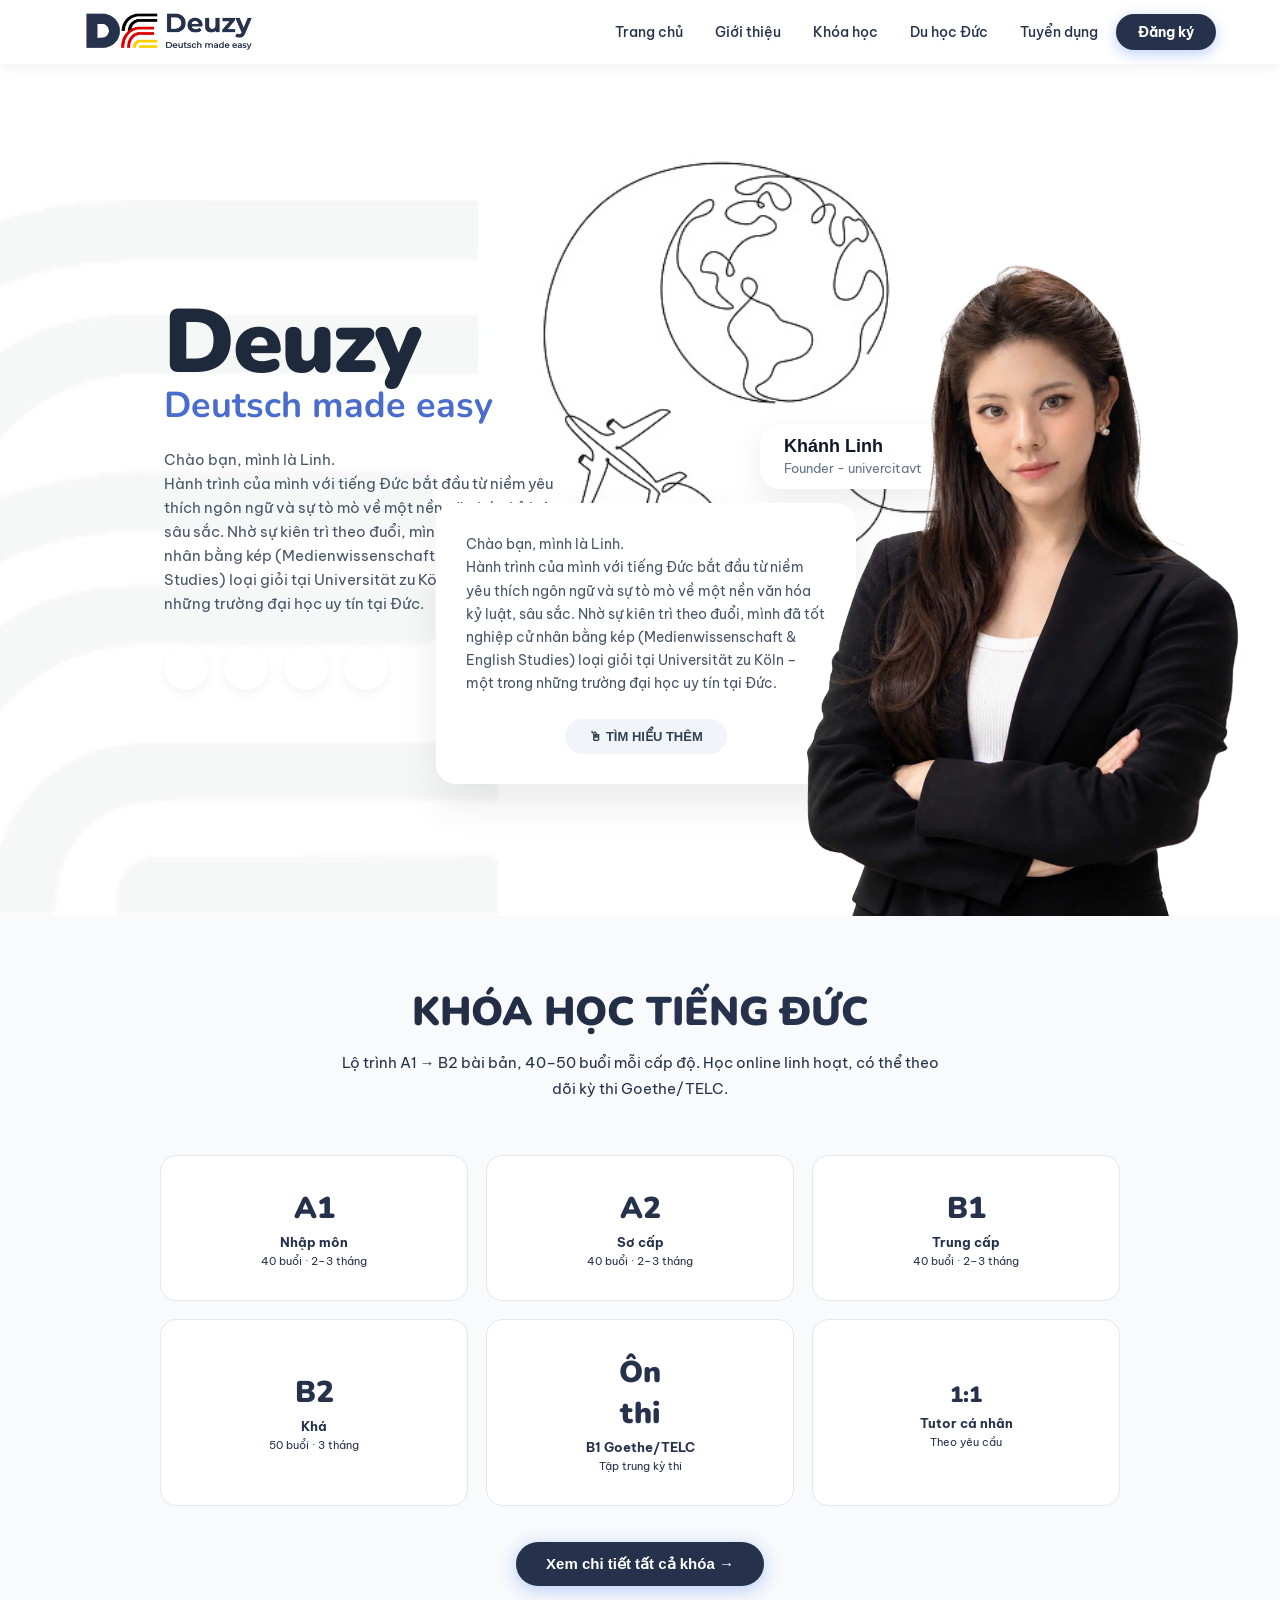
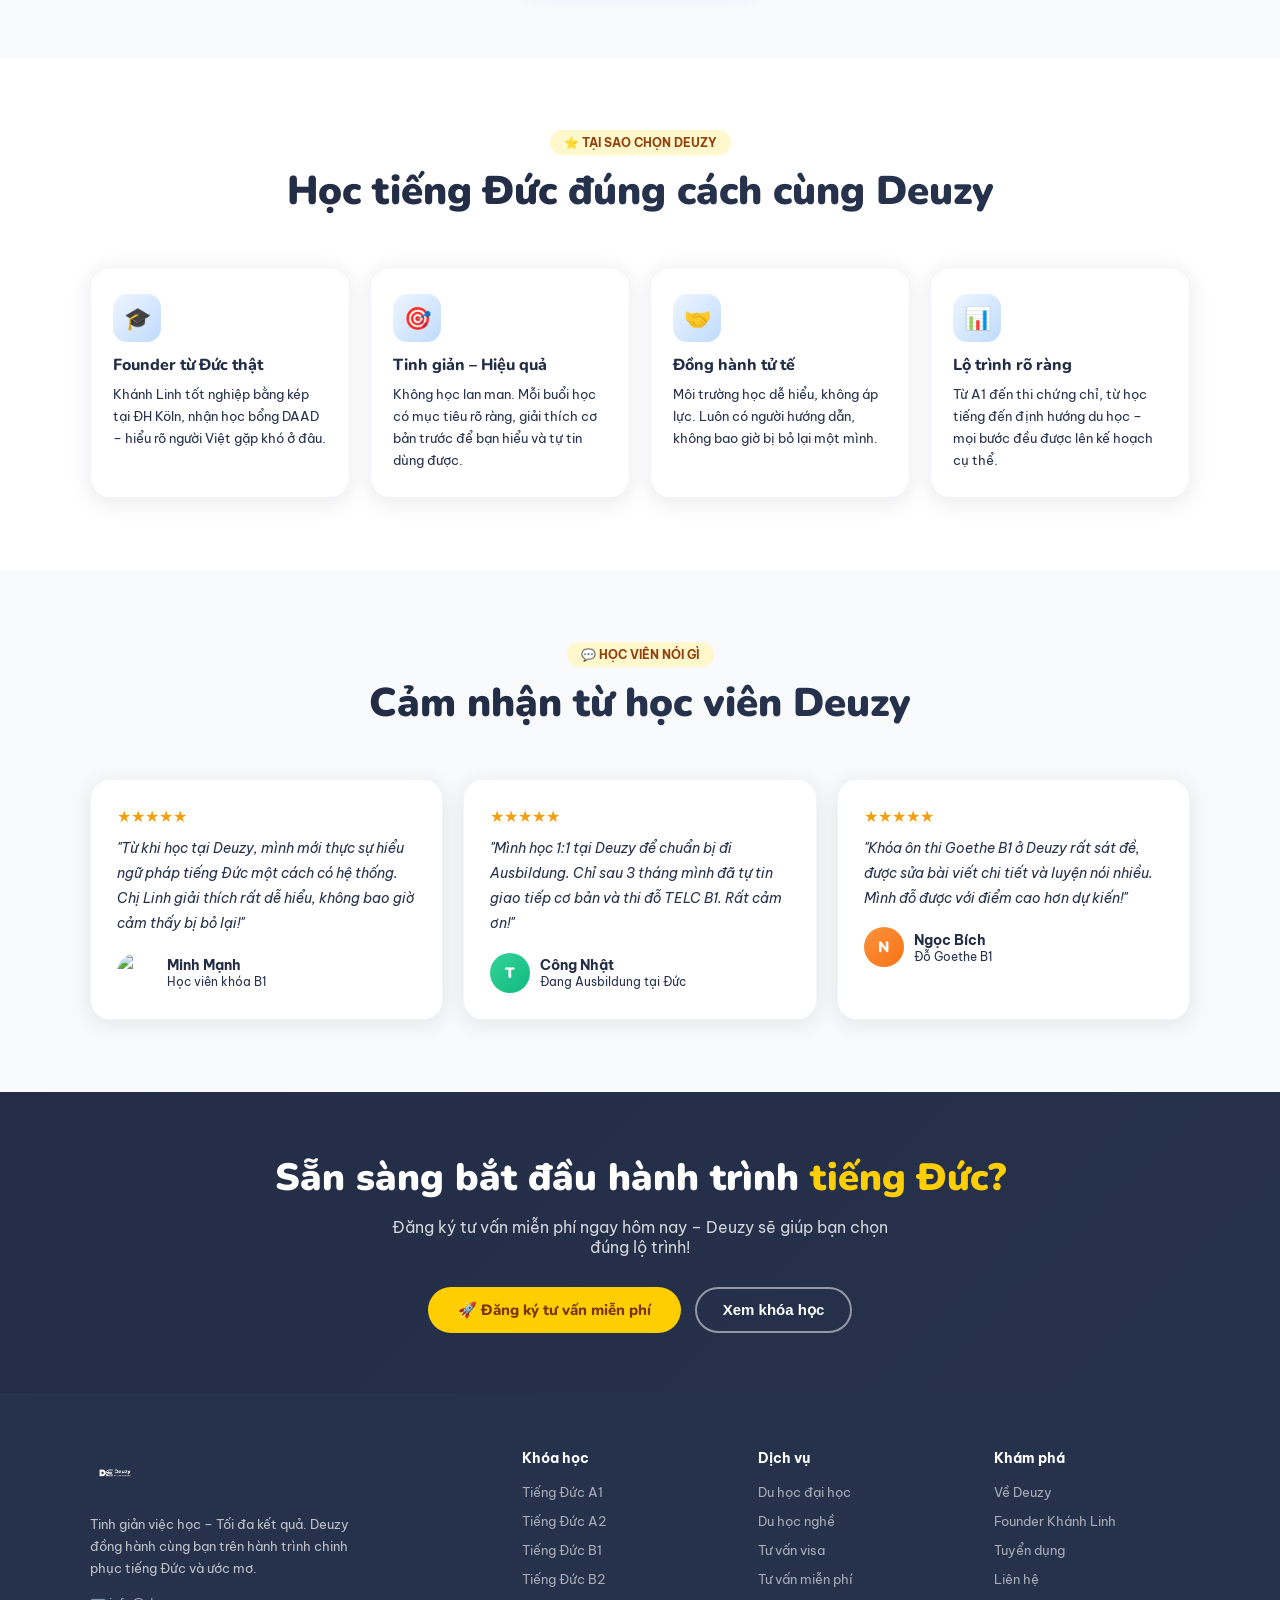
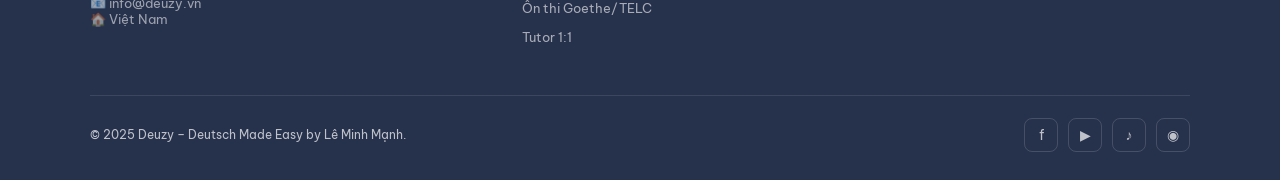
==== commit c6d9e10f: "1.1" ====
--- a/index.html
+++ b/index.html
@@ -17,7 +17,7 @@
   <!-- ===== NAV ===== -->
   <nav id="navbar">
     <div class="nav-logo" onclick="goPage('home')">
-      <img src="assets/logo_web/3.png" alt="Deuzy" style="height: 300px; width: auto; object-fit: contain;">
+      <img src="assets/logo_web/chinh.png" alt="Deuzy" style="height: 200px; width: auto; object-fit: contain;">
     </div>
     <ul class="nav-links">
       <li><a onclick="goPage('home')" data-page="home">Trang chủ</a></li>
@@ -43,59 +43,49 @@
   <!-- ===================== HOME ===================== -->
   <div class="page active pt-nav" id="page-home">
 
-    <section class="hero">
-      <div class="hero-inner container">
-        <div class="hero-content">
-          <div class="hero-badge" style="margin-bottom: 20px;">
-            <span class="hero-badge-icon">🇩🇪</span>
-            <span>Trung tâm tiếng Đức chuyên nghiệp</span>
-          </div>
-          <h1 style="margin: 0 0 16px 0; line-height: 0;">
-            <img src="assets/logo_web/3.1.png" alt="Deuzy - Deutsch Made Easy"
-              style="max-width: 100%; height: auto; max-height: 100px;">
+    <section class="hero-new">
+      <!-- Background and decorations -->
+      <div class="hero-new-bg" style="background-image: url('assets/backgroud/backgroup.jpg');"></div>
+
+      <div class="hero-new-inner">
+        <!-- Cột trái: Text và Logo -->
+        <div class="hero-new-left">
+          <h1 class="hero-logo-large">
+            <span class="hero-brand">Deuzy</span><br>
+            <span class="hero-brand-sub">Deutsch made easy</span>
           </h1>
-          <p class="hero-slogan">Tinh giản việc học – Tối đa kết quả.</p>
-          <p class="hero-sub" style="margin-top: 12px;">Tiếng Đức không khó – nếu bạn đi <strong>đúng hướng ngay từ
-              đầu!</strong> Deuzy xây dựng
-            môi trường học dễ hiểu, dễ theo và không áp lực, giúp bạn tự tin hội nhập quốc tế.</p>
-          <div class="hero-buttons">
-            <button class="btn-primary" onclick="goPage('register')">Đăng ký tư vấn miễn phí</button>
-            <button class="btn-outline" onclick="goPage('courses')">Xem khóa học</button>
-          </div>
-          <div class="hero-stats">
-            <div class="stat">
-              <div class="stat-num">6+</div>
-              <div class="stat-label">Khóa học đa dạng</div>
-            </div>
-            <div class="stat">
-              <div class="stat-num">1:1</div>
-              <div class="stat-label">Tutor cá nhân</div>
-            </div>
-            <div class="stat">
-              <div class="stat-num">A1→B2</div>
-              <div class="stat-label">Lộ trình đầy đủ</div>
-            </div>
-          </div>
-        </div>
-        <div class="hero-visual">
-          <div style="position:relative; max-width:1200px; margin:0 auto;">
-            <div class="hero-card">
-              <div class="hero-card-header">
-                <img src="assets/anh_khanh_linh/khanh_linh.jpg" alt="Khánh Linh" class="hero-avatar"
-                  style="object-fit:cover; background:none;">
-                <div>
-                  <div class="hero-card-name">Khánh Linh</div>
-                  <div class="hero-card-role">Founder – Universität zu Köln</div>
-                </div>
-              </div>
-              <p class="hero-card-story">Chào bạn, mình là Khánh Linh. Mình tốt nghiệp bằng kép tại Universität zu Köln
-                (Đức) và vinh dự nhận học bổng DAAD. Với kinh nghiệm học tập thực tế cùng chứng chỉ Sư phạm Goethe, mình
-                hiểu rõ những khó khăn mà học viên Việt Nam thường gặp phải. Deuzy ra đời với sứ mệnh mang đến một lộ
-                trình học tinh gọn, thực tế và hiệu quả. Mục tiêu của chúng mình là giúp hành trình chinh phục tiếng Đức
-                và giấc mơ du học của bạn trở nên <em>ngắn gọn và rõ ràng nhất có thể.</em></p>
-              <button class="btn-primary" style="font-size:13px;padding:10px 20px;" onclick="goPage('about')">Tìm hiểu
-                về Deuzy →</button>
-            </div>
+          <p class="hero-desc">
+            Chào bạn, mình là Linh.<br>
+            Hành trình của mình với tiếng Đức bắt đầu từ niềm yêu thích ngôn ngữ và sự tò mò về một nền văn hóa kỷ luật,
+            sâu sắc. Nhờ sự kiên trì theo đuổi, mình đã tốt nghiệp cử nhân bằng kép (Medienwissenschaft & English
+            Studies) loại giỏi tại Universität zu Köln – một trong những trường đại học uy tín tại Đức.
+          </p>
+          <div class="hero-circles">
+            <span></span><span></span><span></span><span></span>
+          </div>
+        </div>
+
+        <!-- Cột phải: Hình ảnh, quả cầu và các thẻ nổi -->
+        <div class="hero-new-right">
+          <!-- Quả cầu -->
+          <img src="assets/backgroud/qua_cau.jpg" alt="Globe" class="hero-globe-img">
+
+          <!-- Chân dung -->
+          <img src="assets/anh_khanh_linh/khanh_linh_png.png" alt="Khánh Linh" class="hero-portrait">
+
+          <!-- Thẻ tên nổi -->
+          <div class="hero-badge-float">
+            <strong>Khánh Linh</strong><br>
+            <span>Founder - univercitavt</span>
+          </div>
+
+          <!-- Thẻ giới thiệu nổi -->
+          <div class="hero-card-float">
+            <p>Chào bạn, mình là Linh.<br>Hành trình của mình với tiếng Đức bắt đầu từ niềm yêu thích ngôn ngữ và sự tò
+              mò về một nền văn hóa kỷ luật, sâu sắc. Nhờ sự kiên trì theo đuổi, mình đã tốt nghiệp cử nhân bằng kép
+              (Medienwissenschaft & English Studies) loại giỏi tại Universität zu Köln – một trong những trường đại học
+              uy tín tại Đức.</p>
+            <button class="btn-more">🖱 TÌM HIỂU THÊM</button>
           </div>
         </div>
       </div>
@@ -105,7 +95,7 @@
     <section style="background:var(--gray-50);">
       <div class="container">
         <div class="section-header">
-          <div class="section-label">📚 Khóa học</div>
+          
           <h2 class="section-title">KHÓA HỌC <span>TIẾNG ĐỨC</span></h2>
           <p class="section-sub">Lộ trình A1 → B2 bài bản, 40–50 buổi mỗi cấp độ. Học online linh hoạt, có thể theo dõi
             kỳ thi Goethe/TELC.</p>
@@ -121,7 +111,7 @@
             <div class="cc-name">Sơ cấp</div>
             <div class="cc-desc">40 buổi · 2–3 tháng</div>
           </div>
-          <div class="course-card featured" onclick="goPage('courses')">
+          <div class="course-card" onclick="goPage('courses')">
             <div class="cc-level">B1</div>
             <div class="cc-name">Trung cấp</div>
             <div class="cc-desc">40 buổi · 2–3 tháng</div>
@@ -131,17 +121,15 @@
             <div class="cc-name">Khá</div>
             <div class="cc-desc">50 buổi · 3 tháng</div>
           </div>
-          <div class="course-card" style="background:linear-gradient(135deg,#fef3c7,#fde68a);border-color:#f59e0b;"
-            onclick="goPage('courses')">
-            <div class="cc-level" style="color:#78350f;">Ôn<br>thi</div>
-            <div class="cc-name" style="color:#78350f;">B1 Goethe/TELC</div>
-            <div class="cc-desc" style="color:#92400e;">Tập trung kỳ thi</div>
-          </div>
-          <div class="course-card" style="background:linear-gradient(135deg,#f5f3ff,#ede9fe);border-color:#a78bfa;"
-            onclick="goPage('courses')">
-            <div class="cc-level" style="color:#6d28d9;font-size:22px;padding-top:4px;">1:1</div>
-            <div class="cc-name" style="color:#6d28d9;">Tutor cá nhân</div>
-            <div class="cc-desc" style="color:#7c3aed;">Theo yêu cầu</div>
+          <div class="course-card" onclick="goPage('courses')">
+            <div class="cc-level">Ôn<br>thi</div>
+            <div class="cc-name">B1 Goethe/TELC</div>
+            <div class="cc-desc">Tập trung kỳ thi</div>
+          </div>
+          <div class="course-card" onclick="goPage('courses')">
+            <div class="cc-level" style="font-size:22px;padding-top:4px;">1:1</div>
+            <div class="cc-name">Tutor cá nhân</div>
+            <div class="cc-desc">Theo yêu cầu</div>
           </div>
         </div>
         <div style="text-align:center;margin-top:36px;">
@@ -199,9 +187,9 @@
             <p class="testi-text">"Từ khi học tại Deuzy, mình mới thực sự hiểu ngữ pháp tiếng Đức một cách có hệ thống.
               Chị Linh giải thích rất dễ hiểu, không bao giờ cảm thấy bị bỏ lại!"</p>
             <div class="testi-author">
-              <div class="tav av1">M</div>
+              <img src="https://scontent.fhan17-1.fna.fbcdn.net/v/t39.30808-1/491924549_1183614206476982_1175671270079321138_n.jpg?stp=dst-jpg_s480x480_tt6&_nc_cat=110&ccb=1-7&_nc_sid=e99d92&_nc_eui2=AeFC7jMNkWHUGI-QwB8vK3bP-cp4b1MV3PH5ynhvUxXc8eYIx-E6OfsGMCjm09POpHkcyZpcpR0sJSVOOWqdcrPr&_nc_ohc=WauNfx4Za4cQ7kNvwHPeeCV&_nc_oc=AdrE8M-tguYxNaq5mmEc1R8Zy2hMS-aZau4ciyU29oSWFiLuvsK3ZPVvs5Cyxn-IswY&_nc_zt=24&_nc_ht=scontent.fhan17-1.fna&_nc_gid=866L_gGldiA62t-RiVNBgw&_nc_ss=7b2a8&oh=00_Af61VM4felMoo0BKNHNSMvEJ3DDDqk3yR2mQOGLSqnZ8SQ&oe=6A039A42" alt="Minh Mạnh" class="tav" style="object-fit:cover; background:none;">
               <div>
-                <div class="tav-name">Minh Anh</div>
+                <div class="tav-name">Minh Mạnh</div>
                 <div class="tav-info">Học viên khóa B1</div>
               </div>
             </div>
@@ -213,7 +201,7 @@
             <div class="testi-author">
               <div class="tav av3">T</div>
               <div>
-                <div class="tav-name">Thanh Hà</div>
+                <div class="tav-name">Công Nhật</div>
                 <div class="tav-info">Đang Ausbildung tại Đức</div>
               </div>
             </div>
@@ -1172,7 +1160,7 @@
       </div>
       <hr class="footer-hr">
       <div class="footer-bottom">
-        <div>© 2024 Deuzy – Deutsch Made Easy. Tất cả quyền được bảo lưu.</div>
+        <div>© 2025 Deuzy – Deutsch Made Easy by Lê Minh Mạnh.</div>
         <div class="footer-socials">
           <div class="social-btn">f</div>
           <div class="social-btn">▶</div>
--- a/css/style.css
+++ b/css/style.css
@@ -7,17 +7,19 @@
 }
 
 :root {
-  --blue: #4a6dcd;
-  --blue-light: #5b80e6;
-  --blue-dark: #1d4ed8;
-  --yellow: #f59e0b;
-  --yellow-light: #fef3c7;
+  --blue: #26314c;
+  --blue-light: #3a4b75;
+  --blue-dark: #232d46;
+  --yellow: #ffce00;
+  --yellow-light: #fff8cc;
+  --red: #dd0000;
+  --black: #000000;
   --green: #10b981;
   --gray-50: #f8fafc;
   --gray-100: #f1f5f9;
   --gray-200: #e2e8f0;
-  --gray-600: #475569;
-  --gray-800: #1e293b;
+  --gray-600: #26314c;
+  --gray-800: #26314c;
   --font-main: 'Be Vietnam Pro', sans-serif;
   --font-heading: 'Nunito', sans-serif;
   --radius: 12px;
@@ -32,7 +34,7 @@
 
 body {
   font-family: var(--font-main);
-  color: var(--gray-800);
+  color: #26314c;
   background: #fff;
   overflow-x: hidden;
 }
@@ -470,164 +472,169 @@
   box-shadow: var(--shadow-lg);
 }
 
-/* ===== HOME HERO ===== */
-.hero {
-  min-height: 100vh;
-  padding: 80px 5% 60px;
-  background: linear-gradient(160deg, #eff6ff 0%, #f0f9ff 40%, #fff 70%);
-  display: flex;
-  align-items: center;
+/* ===== NEW HERO ===== */
+.hero-new {
   position: relative;
+  min-height: 800px;
+  width: 100%;
   overflow: hidden;
-}
-
-.hero::before {
-  content: '';
+  background-color: #f8fafc;
+  display: flex;
+  align-items: center;
+  padding-top: 80px;
+}
+
+.hero-new-bg {
   position: absolute;
-  top: -80px;
-  right: -100px;
-  width: 560px;
-  height: 560px;
+  top: 0; left: 0; width: 100%; height: 100%;
+  background-size: cover;
+  background-position: center;
+  z-index: 0;
+}
+
+.hero-flag-bar {
+  position: absolute;
+  top: 0; bottom: 0; left: 0;
+  width: 40px;
+  display: flex;
+  flex-direction: column;
+  z-index: 1;
+}
+.hero-flag-bar .flag-black { flex: 1; background: var(--black); }
+.hero-flag-bar .flag-red { flex: 1; background: var(--red); }
+.hero-flag-bar .flag-yellow { flex: 1; background: var(--yellow); }
+
+.hero-new-inner {
+  position: relative;
+  z-index: 2;
+  display: flex;
+  align-items: center;
+  justify-content: space-between;
+  width: 100%;
+  max-width: 1500px;
+  margin: 0 auto;
+  padding-left: 100px; /* chừa khoảng cách cho cột cờ */
+  padding-right: 40px;
+}
+
+.hero-new-left {
+  flex: 0 0 40%;
+  max-width: 450px;
+}
+
+.hero-logo-large {
+  font-family: var(--font-heading);
+  font-weight: 900;
+  line-height: 1;
+  margin-bottom: 24px;
+}
+.hero-brand {
+  font-size: clamp(50px, 8vw, 90px);
+  color: #1e293b;
+  letter-spacing: -2px;
+}
+.hero-brand-sub {
+  font-size: clamp(20px, 3vw, 36px);
+  color: #4a6dcd;
+  font-weight: 700;
+}
+
+.hero-desc {
+  font-size: 15px;
+  line-height: 1.6;
+  color: #475569;
+  margin-bottom: 30px;
+}
+
+.hero-circles {
+  display: flex;
+  gap: 16px;
+}
+.hero-circles span {
+  width: 44px; height: 44px;
   border-radius: 50%;
-  background: radial-gradient(circle, rgba(37, 99, 235, 0.07) 0%, transparent 70%);
-  pointer-events: none;
-}
-
-.hero-inner {
-  max-width: 1200px;
+  background: #ffffff;
+  box-shadow: 0 4px 10px rgba(0,0,0,0.05);
+}
+
+.hero-new-right {
+  flex: 0 0 60%;
+  position: relative;
+  min-height: 700px;
+}
+
+.hero-globe-img {
+  position: absolute;
+  top: -40px;
+  width: 600px;
+  mix-blend-mode: multiply;
+  opacity: 0.9;
+  left: -15%;
+}
+
+.hero-portrait {
+  position: absolute;
+  bottom: -80px;
+  right: -90px;
+  height: 700px;
+  object-fit: contain;
+  z-index: 3;
+}
+
+.hero-badge-float {
+  position: absolute;
+  top: 40%;
+  right: 230px;
+  background: #fff;
+  padding: 12px 24px;
+  border-radius: 20px;
+  box-shadow: 0 10px 30px rgba(0,0,0,0.08);
+  z-index: 2;
+}
+.hero-badge-float strong {
+  font-size: 18px;
+  color: #0f172a;
+  font-weight: 800;
+}
+.hero-badge-float span {
+  font-size: 13px;
+  color: #64748b;
+}
+
+.hero-card-float {
+  position: absolute;
+  bottom: 60px;
+  right: 320px;
+  background: #fff;
+  padding: 30px;
+  border-radius: 20px;
+  box-shadow: 0 20px 40px rgba(0,0,0,0.08);
+  width: 420px;
+  z-index: 2;
+}
+.hero-card-float p {
+  font-size: 14px;
+  line-height: 1.65;
+  color: #475569;
+  margin-bottom: 24px;
+}
+.hero-card-float .btn-more {
+  background: #f1f5f9;
+  border: none;
+  padding: 10px 24px;
+  border-radius: 20px;
+  font-size: 13px;
+  font-weight: 800;
+  color: #334155;
+  cursor: pointer;
+  display: flex;
+  align-items: center;
+  gap: 8px;
   margin: 0 auto;
-  width: 100%;
-  display: flex;
-  align-items: center;
-  gap: 60px;
-}
-
-.hero-content {
-  flex: 1;
-}
-
-.hero h1 {
-  font-family: var(--font-heading);
-  font-weight: 900;
-  font-size: clamp(30px, 5vw, 54px);
-  line-height: 1.1;
-  color: var(--blue-dark);
-  margin-bottom: 10px;
-}
-
-.hero h1 .brand {
-  color: var(--blue);
-  font-size: clamp(38px, 6vw, 66px);
-}
-
-.hero-slogan {
-  font-size: 18px;
-  color: var(--gray-600);
-  font-style: italic;
-  margin-bottom: 12px;
-  font-weight: 500;
-}
-
-.hero-sub {
-  font-size: 16px;
-  color: var(--gray-600);
-  line-height: 1.7;
-  margin-bottom: 32px;
-  max-width: 490px;
-}
-
-.hero-sub strong {
-  color: var(--blue-dark);
-  font-weight: 700;
-}
-
-.hero-buttons {
-  display: flex;
-  gap: 14px;
-  flex-wrap: wrap;
-  margin-bottom: 36px;
-}
-
-.hero-stats {
-  display: flex;
-  gap: 28px;
-  flex-wrap: wrap;
-}
-
-.stat {
-  text-align: center;
-}
-
-.stat-num {
-  font-family: var(--font-heading);
-  font-weight: 900;
-  font-size: 26px;
-  color: var(--blue);
-}
-
-.stat-label {
-  font-size: 12px;
-  color: var(--gray-600);
-  margin-top: 2px;
-}
-
-.hero-visual {
-  flex: 1;
-  max-width: 460px;
-}
-
-.hero-card {
-  background: #fff;
-  border-radius: var(--radius-lg);
-  box-shadow: var(--shadow-lg);
-  padding: 28px;
-  position: relative;
-}
-
-.hero-card-header {
-  display: flex;
-  align-items: center;
-  gap: 14px;
-  margin-bottom: 16px;
-}
-
-.hero-avatar {
-  width: 64px;
-  height: 64px;
-  border-radius: 50%;
-  background: linear-gradient(135deg, #a78bfa, #7c3aed);
-  display: flex;
-  align-items: center;
-  justify-content: center;
-  font-family: var(--font-heading);
-  font-weight: 900;
-  font-size: 20px;
-  color: #fff;
-}
-
-.hero-card-name {
-  font-family: var(--font-heading);
-  font-weight: 800;
-  font-size: 20px;
-  color: var(--blue-dark);
-}
-
-.hero-card-role {
-  font-size: 13px;
-  color: var(--gray-600);
-}
-
-.hero-card-story {
-  font-size: 13.5px;
-  color: var(--gray-600);
-  line-height: 1.7;
-  margin-bottom: 16px;
-}
-
-.hero-card-story em {
-  color: var(--blue);
-  font-style: normal;
-  font-weight: 700;
+  transition: all 0.2s;
+}
+.hero-card-float .btn-more:hover {
+  background: #e2e8f0;
 }
 
 .float-badge {
@@ -673,9 +680,9 @@
 
 .course-card {
   background: #fff;
-  border-radius: var(--radius-lg);
-  border: 2px solid var(--gray-200);
-  padding: 26px 14px;
+  border-radius: 16px;
+  border: 1px solid var(--gray-200);
+  padding: 32px 14px;
   text-align: center;
   transition: all .25s;
   cursor: pointer;
@@ -687,29 +694,9 @@
   justify-content: center;
 }
 
-.course-card::before {
-  content: '';
-  position: absolute;
-  inset: 0;
-  background: linear-gradient(135deg, var(--blue), var(--blue-light));
-  opacity: 0;
-  transition: opacity .25s;
-}
-
 .course-card:hover {
-  border-color: var(--blue);
   transform: translateY(-4px);
-  box-shadow: var(--shadow-lg);
-}
-
-.course-card:hover::before {
-  opacity: 1;
-}
-
-.course-card:hover .cc-level,
-.course-card:hover .cc-name,
-.course-card:hover .cc-desc {
-  color: #fff;
+  box-shadow: 0 12px 24px rgba(0,0,0,0.06);
 }
 
 .cc-level {
@@ -741,14 +728,14 @@
 }
 
 .course-card.featured {
-  border-color: var(--blue);
-  background: linear-gradient(135deg, var(--blue), var(--blue-light));
+  border-color: var(--blue-dark);
+  background: var(--blue-dark);
 }
 
 .course-card.featured .cc-level,
 .course-card.featured .cc-name,
 .course-card.featured .cc-desc {
-  color: #fff;
+  color: #fff !important;
 }
 
 /* WHY / TESTI */
@@ -1597,14 +1584,40 @@
     display: flex;
   }
 
-  .hero-inner {
+  .hero-new-inner {
     flex-direction: column;
-    gap: 32px;
-  }
-
-  .hero-visual {
+    padding: 0 5%;
+  }
+  .hero-new-left {
+    max-width: 100%;
+    margin-bottom: 40px;
+  }
+  .hero-new-right {
+    min-height: 600px;
+  }
+  .hero-portrait {
+    height: 400px;
+    right: -10px;
+    bottom: -40px;
+  }
+  .hero-card-float {
+    position: relative;
+    right: auto;
+    left: auto;
+    bottom: auto;
     width: 100%;
-    max-width: 100%;
+    margin-top: 300px; /* đẩy xuống dưới chân dung */
+    box-shadow: 0 10px 20px rgba(0,0,0,0.05);
+  }
+  .hero-badge-float {
+    top: 50px;
+    right: auto;
+    left: 10px;
+  }
+  .hero-globe-img {
+    width: 250px;
+    left: -20px;
+    top: -20px;
   }
 
   .form-row {
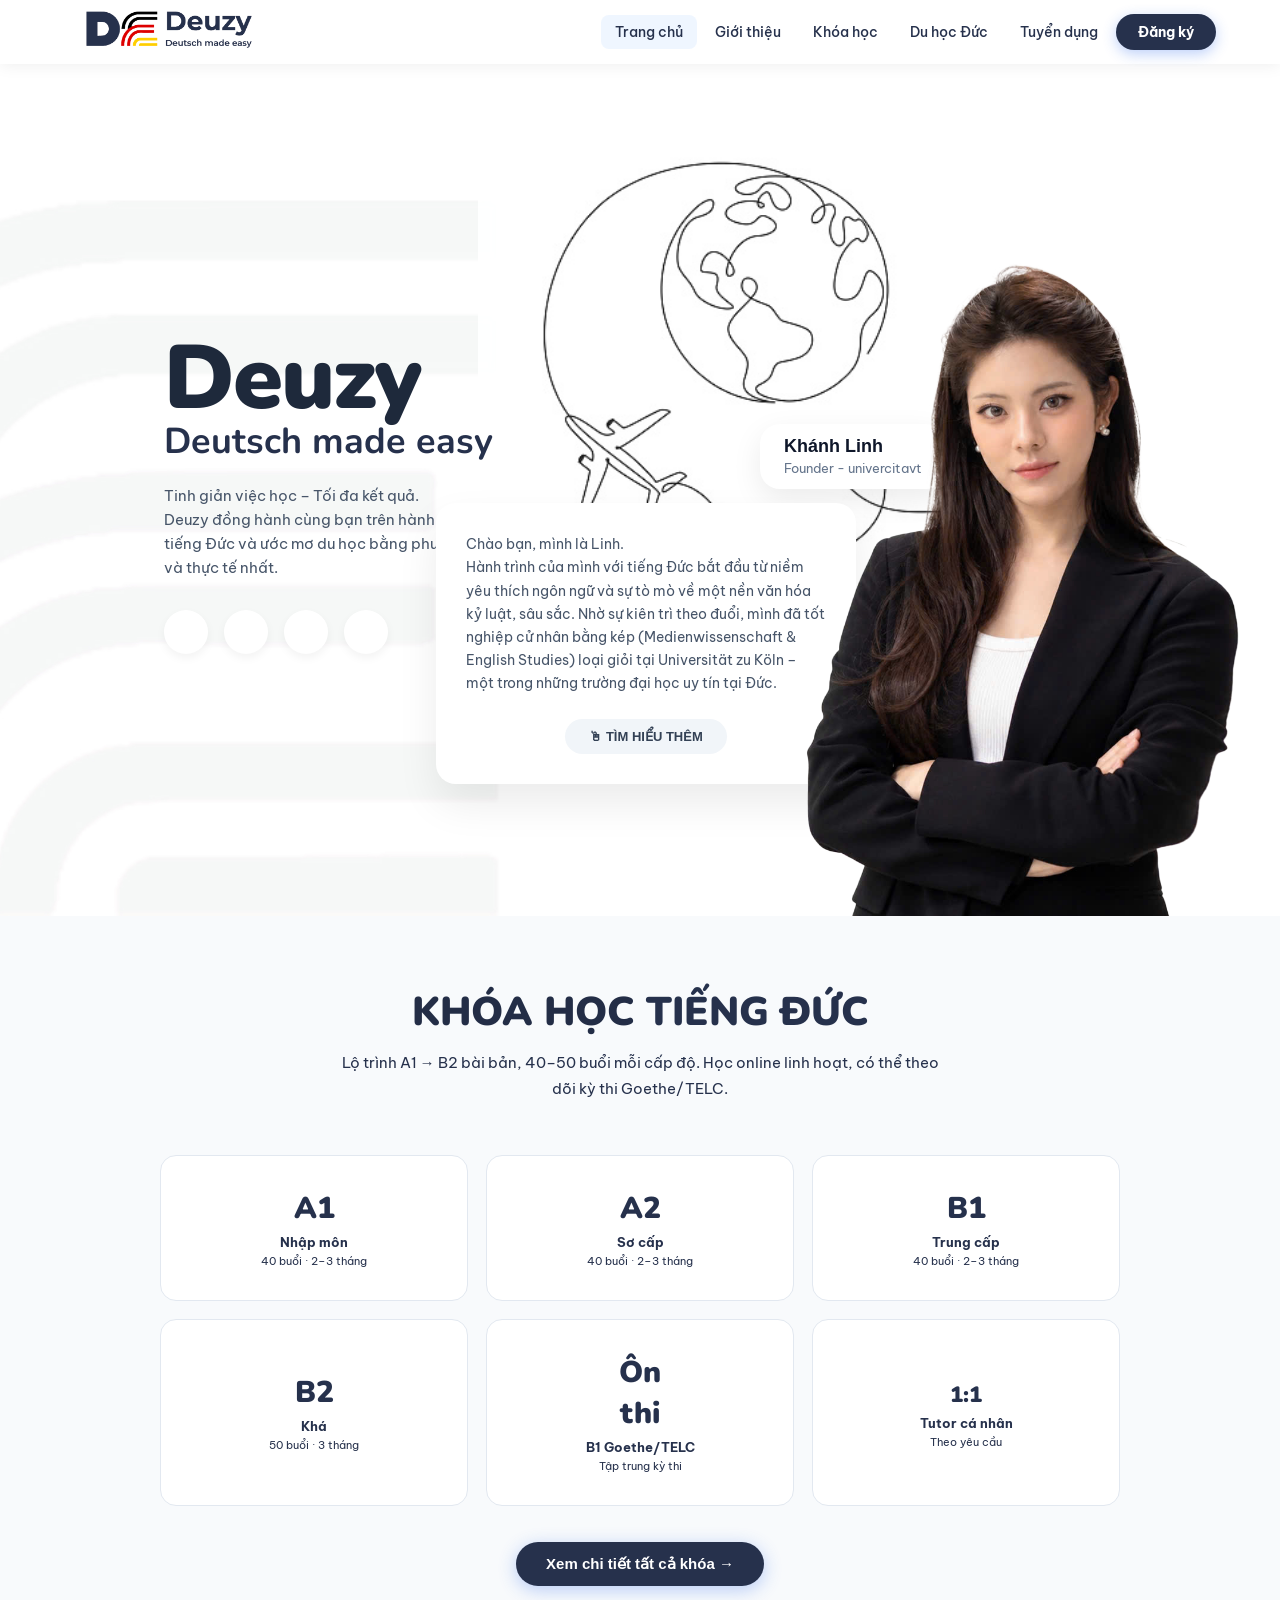
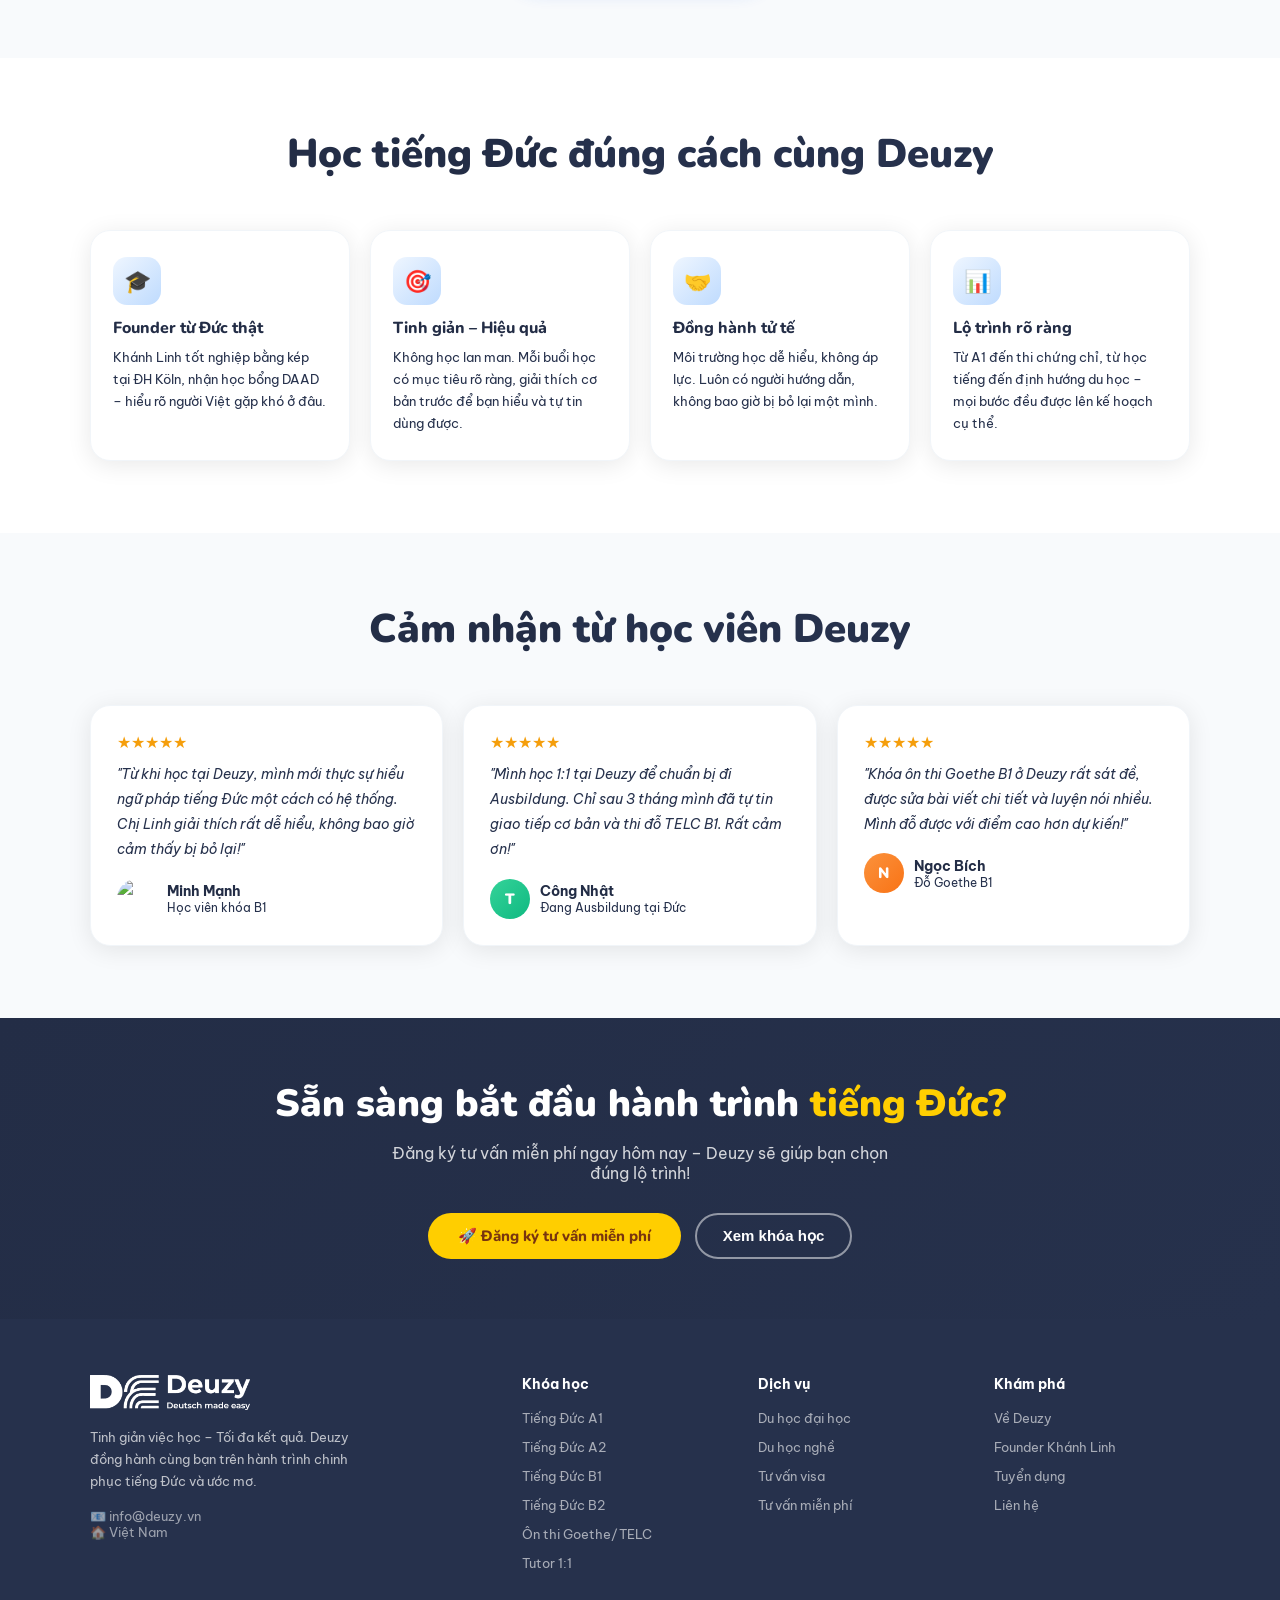
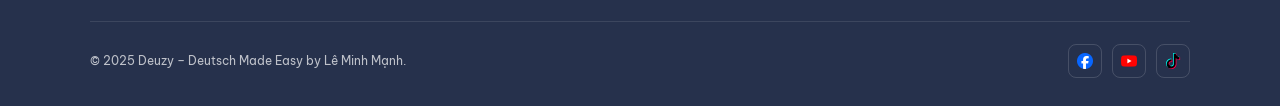
==== commit b3c4476f: "1.2" ====
--- a/index.html
+++ b/index.html
@@ -5,7 +5,7 @@
   <meta charset="UTF-8">
   <meta name="viewport" content="width=device-width, initial-scale=1.0">
   <title>Deuzy – Deutsch Made Easy</title>
-  <link rel="icon" href="assets/logo_web/2.png" type="image/png">
+  <link rel="icon" href="assets/logo_web/logo_trang.png" type="image/png">
   <link
     href="https://fonts.googleapis.com/css2?family=Nunito:wght@400;600;700;800;900&family=Be+Vietnam+Pro:wght@400;500;600;700&display=swap"
     rel="stylesheet">
@@ -16,32 +16,31 @@
 
   <!-- ===== NAV ===== -->
   <nav id="navbar">
-    <div class="nav-logo" onclick="goPage('home')">
+    <a href="index.html" class="active" class="nav-logo">
       <img src="assets/logo_web/chinh.png" alt="Deuzy" style="height: 200px; width: auto; object-fit: contain;">
-    </div>
+    </a>
     <ul class="nav-links">
-      <li><a onclick="goPage('home')" data-page="home">Trang chủ</a></li>
-      <li><a onclick="goPage('about')" data-page="about">Giới thiệu</a></li>
-      <li><a onclick="goPage('courses')" data-page="courses">Khóa học</a></li>
-      <li><a onclick="goPage('germany')" data-page="germany">Du học Đức</a></li>
-      <li><a onclick="goPage('recruit')" data-page="recruit">Tuyển dụng</a></li>
-      <li><a onclick="goPage('register')" data-page="register" class="nav-cta">Đăng ký</a></li>
+      <li><a href="index.html" class="active">Trang chủ</a></li>
+      <li><a href="about.html">Giới thiệu</a></li>
+      <li><a href="courses.html">Khóa học</a></li>
+      <li><a href="germany.html">Du học Đức</a></li>
+      <li><a href="recruit.html">Tuyển dụng</a></li>
+      <li><a href="register.html" class="nav-cta">Đăng ký</a></li>
     </ul>
     <button class="hamburger" onclick="toggleMenu()"><span></span><span></span><span></span></button>
   </nav>
 
   <div class="mobile-nav-overlay" id="overlay" onclick="toggleMenu()"></div>
   <div class="mobile-nav-panel" id="mobile-nav">
-    <a onclick="goPage('home');toggleMenu()">🏠 Trang chủ</a>
-    <a onclick="goPage('about');toggleMenu()">👩‍🏫 Giới thiệu</a>
-    <a onclick="goPage('courses');toggleMenu()">📚 Khóa học</a>
-    <a onclick="goPage('germany');toggleMenu()">🇩🇪 Du học Đức</a>
-    <a onclick="goPage('recruit');toggleMenu()">💼 Tuyển dụng</a>
-    <a onclick="goPage('register');toggleMenu()" class="mobile-nav-cta">🚀 Đăng ký tư vấn</a>
+    <a href="index.html" class="active" onclick="toggleMenu()">🏠 Trang chủ</a>
+    <a href="about.html" onclick="toggleMenu()">👩‍🏫 Giới thiệu</a>
+    <a href="courses.html" onclick="toggleMenu()">📚 Khóa học</a>
+    <a href="germany.html" onclick="toggleMenu()">🇩🇪 Du học Đức</a>
+    <a href="recruit.html" onclick="toggleMenu()">💼 Tuyển dụng</a>
+    <a href="register.html" onclick="toggleMenu()" class="mobile-nav-cta">🚀 Đăng ký tư vấn</a>
   </div>
 
-  <!-- ===================== HOME ===================== -->
-  <div class="page active pt-nav" id="page-home">
+<div class="page active pt-nav" id="page-home">
 
     <section class="hero-new">
       <!-- Background and decorations -->
@@ -55,10 +54,7 @@
             <span class="hero-brand-sub">Deutsch made easy</span>
           </h1>
           <p class="hero-desc">
-            Chào bạn, mình là Linh.<br>
-            Hành trình của mình với tiếng Đức bắt đầu từ niềm yêu thích ngôn ngữ và sự tò mò về một nền văn hóa kỷ luật,
-            sâu sắc. Nhờ sự kiên trì theo đuổi, mình đã tốt nghiệp cử nhân bằng kép (Medienwissenschaft & English
-            Studies) loại giỏi tại Universität zu Köln – một trong những trường đại học uy tín tại Đức.
+            Tinh giản việc học – Tối đa kết quả.<br>Deuzy đồng hành cùng bạn trên hành trình chinh phục tiếng Đức và ước mơ du học bằng phương pháp dễ hiểu và thực tế nhất.
           </p>
           <div class="hero-circles">
             <span></span><span></span><span></span><span></span>
@@ -85,7 +81,7 @@
               mò về một nền văn hóa kỷ luật, sâu sắc. Nhờ sự kiên trì theo đuổi, mình đã tốt nghiệp cử nhân bằng kép
               (Medienwissenschaft & English Studies) loại giỏi tại Universität zu Köln – một trong những trường đại học
               uy tín tại Đức.</p>
-            <button class="btn-more">🖱 TÌM HIỂU THÊM</button>
+            <button class="btn-more" onclick="window.location.href='about.html'">🖱 TÌM HIỂU THÊM</button>
           </div>
         </div>
       </div>
@@ -101,39 +97,39 @@
             kỳ thi Goethe/TELC.</p>
         </div>
         <div class="courses-grid">
-          <div class="course-card" onclick="goPage('courses')">
+          <div class="course-card" onclick="window.location.href='courses.html'">
             <div class="cc-level">A1</div>
             <div class="cc-name">Nhập môn</div>
             <div class="cc-desc">40 buổi · 2–3 tháng</div>
           </div>
-          <div class="course-card" onclick="goPage('courses')">
+          <div class="course-card" onclick="window.location.href='courses.html'">
             <div class="cc-level">A2</div>
             <div class="cc-name">Sơ cấp</div>
             <div class="cc-desc">40 buổi · 2–3 tháng</div>
           </div>
-          <div class="course-card" onclick="goPage('courses')">
+          <div class="course-card" onclick="window.location.href='courses.html'">
             <div class="cc-level">B1</div>
             <div class="cc-name">Trung cấp</div>
             <div class="cc-desc">40 buổi · 2–3 tháng</div>
           </div>
-          <div class="course-card" onclick="goPage('courses')">
+          <div class="course-card" onclick="window.location.href='courses.html'">
             <div class="cc-level">B2</div>
             <div class="cc-name">Khá</div>
             <div class="cc-desc">50 buổi · 3 tháng</div>
           </div>
-          <div class="course-card" onclick="goPage('courses')">
+          <div class="course-card" onclick="window.location.href='courses.html'">
             <div class="cc-level">Ôn<br>thi</div>
             <div class="cc-name">B1 Goethe/TELC</div>
             <div class="cc-desc">Tập trung kỳ thi</div>
           </div>
-          <div class="course-card" onclick="goPage('courses')">
+          <div class="course-card" onclick="window.location.href='courses.html'">
             <div class="cc-level" style="font-size:22px;padding-top:4px;">1:1</div>
             <div class="cc-name">Tutor cá nhân</div>
             <div class="cc-desc">Theo yêu cầu</div>
           </div>
         </div>
         <div style="text-align:center;margin-top:36px;">
-          <button class="btn-primary" onclick="goPage('courses')">Xem chi tiết tất cả khóa →</button>
+          <button class="btn-primary" onclick="window.location.href='courses.html'">Xem chi tiết tất cả khóa →</button>
         </div>
       </div>
     </section>
@@ -142,7 +138,6 @@
     <section>
       <div class="container">
         <div class="section-header">
-          <div class="section-label">⭐ Tại sao chọn Deuzy</div>
           <h2 class="section-title">Học tiếng Đức <span>đúng cách cùng Deuzy</span></h2>
         </div>
         <div class="why-grid">
@@ -178,7 +173,6 @@
     <section style="background:var(--gray-50);">
       <div class="container">
         <div class="section-header">
-          <div class="section-label">💬 Học viên nói gì</div>
           <h2 class="section-title">Cảm nhận <span>từ học viên Deuzy</span></h2>
         </div>
         <div class="testi-grid">
@@ -231,899 +225,23 @@
         <p style="color:rgba(255,255,255,0.8);font-size:16px;margin-bottom:30px;max-width:500px;margin:0 auto 30px;">
           Đăng ký tư vấn miễn phí ngay hôm nay – Deuzy sẽ giúp bạn chọn đúng lộ trình!</p>
         <div style="display:flex;gap:14px;justify-content:center;flex-wrap:wrap;">
-          <button class="btn-yellow" onclick="goPage('register')">🚀 Đăng ký tư vấn miễn phí</button>
+          <button class="btn-yellow" onclick="window.location.href='register.html'">🚀 Đăng ký tư vấn miễn phí</button>
           <button class="btn-outline" style="color:#fff;border-color:rgba(255,255,255,0.5);"
-            onclick="goPage('courses')">Xem khóa học</button>
+            onclick="window.location.href='courses.html'">Xem khóa học</button>
         </div>
       </div>
     </section>
   </div>
 
   <!-- ===================== ABOUT ===================== -->
-  <div class="page pt-nav" id="page-about">
-    <div class="page-hero">
-      <div class="container">
-        <div class="breadcrumb"><span onclick="goPage('home')">Trang chủ</span> / Giới thiệu</div>
-        <div class="hero-badge">👩‍🏫 Về Deuzy</div>
-        <h1
-          style="font-family:var(--font-heading);font-weight:900;font-size:clamp(26px,5vw,50px);color:var(--blue-dark);margin-bottom:12px;">
-          Về <span style="color:var(--blue);">Deuzy</span></h1>
-        <p style="font-size:16px;color:var(--gray-600);max-width:600px;line-height:1.7;">Deuzy không đơn thuần là nơi
-          dạy tiếng Đức. Chúng tôi là nơi bắt đầu của những hành trình thay đổi cuộc đời.</p>
-      </div>
-    </div>
-
-    <!-- FOUNDER -->
-    <section>
-      <div class="container">
-        <div class="grid-2" style="gap:50px;">
-          <div>
-            <div class="section-label">👩‍🎓 Founder</div>
-            <h2 class="section-title">Khánh Linh – <span>Người sáng lập</span></h2>
-            <p style="font-size:15px;color:var(--gray-600);line-height:1.8;margin-bottom:18px;">Chào bạn, mình là
-              <strong style="color:var(--blue-dark);">Linh</strong>. Hành trình của mình với tiếng Đức bắt đầu từ niềm
-              yêu thích ngôn ngữ và sự tò mò về một nền văn hoá kỷ luật, sâu sắc.
-            </p>
-            <p style="font-size:15px;color:var(--gray-600);line-height:1.8;margin-bottom:18px;">Nhờ sự kiên trì theo
-              đuổi, mình đã tốt nghiệp <strong style="color:var(--blue-dark);">cử nhân bằng kép (Medienwissenschaft &
-                English Studies)</strong> loại giỏi tại <strong style="color:var(--blue);">Universität zu Köln</strong>
-              – một trong những trường đại học uy tín tại Đức.</p>
-            <p style="font-size:15px;color:var(--gray-600);line-height:1.8;margin-bottom:24px;">Trong quá trình học tập,
-              mình may mắn nhận được <strong style="color:var(--blue-dark);">học bổng DAAD</strong> dành cho sinh viên
-              quốc tế có thành tích nổi bật.</p>
-            <ul class="features-list">
-              <li>
-                <div class="feat-icon">📜</div>
-                <div><strong>Chứng chỉ Sư phạm Goethe Institut</strong>Được đào tạo bài bản về phương pháp giảng dạy
-                  tiếng Đức chuyên nghiệp.</div>
-              </li>
-              <li>
-                <div class="feat-icon">🤝</div>
-                <div><strong>Giấy chứng nhận Hội nhập văn hoá Đức</strong>Hiểu sâu văn hoá Đức, giúp học viên sử dụng
-                  ngôn ngữ phù hợp ngữ cảnh.</div>
-              </li>
-              <li>
-                <div class="feat-icon">🎓</div>
-                <div><strong>Học bổng DAAD</strong>Sự ghi nhận thành tích nổi bật trong môi trường học thuật quốc tế.
-                </div>
-              </li>
-            </ul>
-          </div>
-          <div>
-            <div
-              style="background:linear-gradient(135deg,#eff6ff,#f5f3ff);border-radius:var(--radius-lg);padding:36px;text-align:center;margin-bottom:20px;">
-              <img src="assets/anh_khanh_linh/khanh_linh.jpg" alt="Khánh Linh"
-                style="width:100px;height:100px;border-radius:50%;object-fit:cover;margin:0 auto 18px;display:block;">
-              <div
-                style="font-family:var(--font-heading);font-weight:900;font-size:22px;color:var(--blue-dark);margin-bottom:4px;">
-                Khánh Linh</div>
-              <div style="font-size:13px;color:var(--blue);font-weight:700;margin-bottom:16px;">Founder & Giảng viên
-                chính</div>
-              <div style="font-size:13px;color:var(--gray-600);line-height:1.7;font-style:italic;">"Trung tâm mình không
-                đặt nặng những lời hứa lớn, nhưng sẽ cố gắng giúp hành trình đến Đức của bạn trở nên ngắn và rõ ràng
-                nhất có thể."</div>
-            </div>
-            <div style="display:grid;grid-template-columns:1fr 1fr;gap:12px;">
-              <div
-                style="background:#fff;border-radius:var(--radius);padding:18px;text-align:center;box-shadow:var(--shadow);border:1.5px solid var(--gray-100);">
-                <div style="font-size:28px;margin-bottom:4px;">🏛️</div>
-                <div style="font-size:12px;font-weight:700;color:var(--blue-dark);">Universität zu Köln</div>
-                <div style="font-size:11px;color:var(--gray-600);">Tốt nghiệp loại Giỏi</div>
-              </div>
-              <div
-                style="background:#fff;border-radius:var(--radius);padding:18px;text-align:center;box-shadow:var(--shadow);border:1.5px solid var(--gray-100);">
-                <div style="font-size:28px;margin-bottom:4px;">🏆</div>
-                <div style="font-size:12px;font-weight:700;color:var(--blue-dark);">Học bổng DAAD</div>
-                <div style="font-size:11px;color:var(--gray-600);">Sinh viên quốc tế xuất sắc</div>
-              </div>
-            </div>
-          </div>
-        </div>
-      </div>
-    </section>
-
-    <!-- VISION -->
-    <section style="background:var(--gray-50);">
-      <div class="container">
-        <div class="section-header">
-          <div class="section-label">🔭 Tầm nhìn</div>
-          <h2 class="section-title">Sứ mệnh & <span>Tầm nhìn Deuzy</span></h2>
-        </div>
-        <div style="display:grid;grid-template-columns:repeat(auto-fit,minmax(260px,1fr));gap:22px;">
-          <div
-            style="background:#fff;border-radius:var(--radius-lg);padding:30px;box-shadow:var(--shadow);text-align:center;">
-            <div style="font-size:42px;margin-bottom:14px;">🌟</div>
-            <div
-              style="font-family:var(--font-heading);font-weight:800;font-size:18px;color:var(--blue-dark);margin-bottom:10px;">
-              Sứ mệnh</div>
-            <p style="font-size:14px;color:var(--gray-600);line-height:1.75;">Mỗi học viên đến với Deuzy đều mang theo
-              một mục tiêu: du học, làm việc, hay đơn giản là bước ra thế giới lớn hơn. Nhiệm vụ của chúng tôi là giúp
-              họ biến điều đó thành hiện thực.</p>
-          </div>
-          <div
-            style="background:#fff;border-radius:var(--radius-lg);padding:30px;box-shadow:var(--shadow);text-align:center;">
-            <div style="font-size:42px;margin-bottom:14px;">🔑</div>
-            <div
-              style="font-family:var(--font-heading);font-weight:800;font-size:18px;color:var(--blue-dark);margin-bottom:10px;">
-              Tầm nhìn</div>
-            <p style="font-size:14px;color:var(--gray-600);line-height:1.75;">Chúng tôi tin rằng ngôn ngữ không chỉ để
-              giao tiếp, mà là <strong>chìa khóa mở ra cơ hội</strong>. Deuzy hướng tới xây dựng một thế hệ trẻ tự tin
-              hội nhập quốc tế.</p>
-          </div>
-          <div
-            style="background:#fff;border-radius:var(--radius-lg);padding:30px;box-shadow:var(--shadow);text-align:center;">
-            <div style="font-size:42px;margin-bottom:14px;">💡</div>
-            <div
-              style="font-family:var(--font-heading);font-weight:800;font-size:18px;color:var(--blue-dark);margin-bottom:10px;">
-              Phương pháp</div>
-            <p style="font-size:14px;color:var(--gray-600);line-height:1.75;">Bọn mình tập trung xây dựng môi trường học
-              tiếng Đức <strong>dễ hiểu, dễ theo và không áp lực</strong>. Mỗi buổi bắt đầu từ những điều cơ bản, giải
-              thích rõ ràng.</p>
-          </div>
-        </div>
-      </div>
-    </section>
-
-    <section style="background:linear-gradient(135deg,var(--blue-dark),var(--blue));padding:60px 5%;text-align:center;">
-      <h2 style="font-family:var(--font-heading);font-weight:900;font-size:34px;color:#fff;margin-bottom:14px;">Bắt đầu
-        hành trình cùng Deuzy!</h2>
-      <p style="color:rgba(255,255,255,0.8);margin-bottom:28px;font-size:15px;max-width:500px;margin:0 auto 28px;">Nếu
-        bạn đang tìm một nơi học ổn định, có người đồng hành và hướng dẫn tử tế – hãy chọn Deuzy.</p>
-      <button class="btn-yellow" onclick="goPage('register')">Đăng ký tư vấn →</button>
-    </section>
-  </div>
-
-  <!-- ===================== COURSES ===================== -->
-  <div class="page pt-nav" id="page-courses">
-    <div class="page-hero">
-      <div class="container">
-        <div class="breadcrumb"><span onclick="goPage('home')">Trang chủ</span> / Khóa học</div>
-        <div class="hero-badge">📚 Khóa học tiếng Đức</div>
-        <h1
-          style="font-family:var(--font-heading);font-weight:900;font-size:clamp(26px,5vw,50px);color:var(--blue-dark);margin-bottom:12px;">
-          Khóa học <span style="color:var(--blue);">tại Deuzy</span></h1>
-        <p style="font-size:16px;color:var(--gray-600);max-width:580px;line-height:1.7;margin-bottom:26px;">Lộ trình A1
-          → B2 bài bản, 40–50 buổi mỗi cấp. Kèm khóa ôn thi Goethe/TELC B1 và Tutor 1:1 theo yêu cầu.</p>
-        <button class="btn-primary" onclick="goPage('register')">Đăng ký học ngay</button>
-      </div>
-    </div>
-
-    <section>
-      <div class="container">
-
-        <!-- A1 -->
-        <div class="cdc">
-          <div class="cdc-header" style="background:linear-gradient(135deg,#eff6ff,#dbeafe);">
-            <div class="cdc-badge" style="background:linear-gradient(135deg,var(--blue),var(--blue-light));">A1</div>
-            <div>
-              <h3 style="font-family:var(--font-heading);font-weight:900;font-size:22px;color:var(--blue-dark);">Tiếng
-                Đức Nhập Môn A1</h3>
-              <p style="color:var(--gray-600);font-size:14px;margin-top:4px;">Dành cho người hoàn toàn chưa biết tiếng
-                Đức</p>
-              <div class="price-badge" style="margin-top:10px;">Lộ trình 40 buổi<small>2–3 tháng · Liên hệ để biết học
-                  phí</small></div>
-            </div>
-          </div>
-          <div class="cdc-body">
-            <div class="cdc-meta">
-              <div class="meta-chip">⏱️ 2–3 tháng</div>
-              <div class="meta-chip">📅 40 buổi</div>
-              <div class="meta-chip">🎯 Giao tiếp cơ bản</div>
-            </div>
-            <ul class="cdc-list">
-              <li>Làm quen bảng chữ cái và quy tắc phát âm chuẩn, đọc – viết từ cơ bản ngay từ đầu</li>
-              <li>Nắm nền tảng ngữ pháp: chia động từ thì hiện tại, đại từ nhân xưng, giống danh từ (der/die/das), cấu
-                trúc câu cơ bản</li>
-              <li>Học cách đặt câu hỏi, trả lời và sử dụng câu phủ định trong giao tiếp hàng ngày</li>
-              <li>Từ vựng theo chủ đề: giới thiệu bản thân, gia đình, công việc, thời gian, mua sắm, ăn uống…</li>
-              <li>Luyện nghe – nói song song trong từng buổi để hình thành phản xạ giao tiếp</li>
-              <li>Thực hành hội thoại theo tình huống thực tế – "biết" đi kèm với "dùng được"</li>
-            </ul>
-            <div class="cdc-goal">
-              <div class="cdc-goal-title">🎯 Mục tiêu đạt được</div>
-              <ul class="cdc-list" style="margin:0;">
-                <li>Đọc và phát âm cơ bản rõ ràng</li>
-                <li>Tự giới thiệu bản thân và đặt câu hỏi đơn giản</li>
-                <li>Giao tiếp trong các tình huống quen thuộc hàng ngày</li>
-              </ul>
-            </div>
-            <div style="display:flex;gap:12px;flex-wrap:wrap;">
-              <button class="btn-primary" style="font-size:13px;padding:10px 22px;" onclick="goPage('register')">Đăng ký
-                A1</button>
-              <button class="btn-outline" style="font-size:13px;padding:8px 20px;" onclick="goPage('register')">Tư vấn
-                miễn phí</button>
-            </div>
-          </div>
-        </div>
-
-        <!-- A2 -->
-        <div class="cdc">
-          <div class="cdc-header" style="background:linear-gradient(135deg,#ecfdf5,#d1fae5);">
-            <div class="cdc-badge" style="background:linear-gradient(135deg,#10b981,#34d399);">A2</div>
-            <div>
-              <h3 style="font-family:var(--font-heading);font-weight:900;font-size:22px;color:var(--blue-dark);">Tiếng
-                Đức Sơ Cấp A2</h3>
-              <p style="color:var(--gray-600);font-size:14px;margin-top:4px;">Giao tiếp tình huống thực tế, kể chuyện,
-                diễn đạt ý kiến</p>
-              <div class="price-badge" style="margin-top:10px;">Lộ trình 40 buổi<small>2–3 tháng · Liên hệ để biết học
-                  phí</small></div>
-            </div>
-          </div>
-          <div class="cdc-body">
-            <div class="cdc-meta">
-              <div class="meta-chip">⏱️ 2–3 tháng</div>
-              <div class="meta-chip">📅 40 buổi</div>
-              <div class="meta-chip">🎯 Giao tiếp tự nhiên hơn</div>
-            </div>
-            <ul class="cdc-list">
-              <li>Củng cố lại nền tảng A1 và mở rộng từ vựng theo các chủ đề thực tế trong cuộc sống</li>
-              <li>Các cấu trúc ngữ pháp nâng cao hơn: thì quá khứ, tương lai đơn, câu phụ, cách nối câu</li>
-              <li>Luyện giao tiếp trong các tình huống thường gặp như gọi điện, hỏi đường, mua sắm, ăn uống…</li>
-              <li>Rèn kỹ năng viết cơ bản, biết cách diễn đạt ý bằng câu rõ ràng và đầy đủ hơn</li>
-              <li>Tăng khả năng nghe hiểu và phản xạ khi hội thoại với tốc độ tự nhiên hơn</li>
-            </ul>
-            <div class="cdc-goal">
-              <div class="cdc-goal-title">🎯 Mục tiêu đạt được</div>
-              <ul class="cdc-list" style="margin:0;">
-                <li>Giao tiếp tương đối tự nhiên, duy trì hội thoại cơ bản</li>
-                <li>Diễn đạt ý kiến cá nhân bằng câu hoàn chỉnh và rõ ràng hơn</li>
-                <li>Tự tin xử lý các tình huống: hỏi thông tin, mua sắm, giao tiếp trong môi trường sống</li>
-              </ul>
-            </div>
-            <div style="display:flex;gap:12px;flex-wrap:wrap;">
-              <button class="btn-primary" style="font-size:13px;padding:10px 22px;background:#10b981;"
-                onclick="goPage('register')">Đăng ký A2</button>
-              <button class="btn-outline" style="font-size:13px;padding:8px 20px;" onclick="goPage('register')">Tư vấn
-                miễn phí</button>
-            </div>
-          </div>
-        </div>
-
-        <!-- B1 -->
-        <div class="cdc" style="border-color:var(--blue);box-shadow:0 8px 40px rgba(37,99,235,0.14);position:relative;">
-          <div
-            style="position:absolute;top:16px;right:16px;background:var(--yellow);color:#78350f;padding:4px 12px;border-radius:8px;font-size:12px;font-weight:800;">
-            ⭐ PHỔ BIẾN NHẤT</div>
-          <div class="cdc-header" style="background:linear-gradient(135deg,#dbeafe,#bfdbfe);">
-            <div class="cdc-badge" style="background:linear-gradient(135deg,var(--blue-dark),var(--blue));">B1</div>
-            <div>
-              <h3 style="font-family:var(--font-heading);font-weight:900;font-size:22px;color:var(--blue-dark);">Tiếng
-                Đức Trung Cấp B1</h3>
-              <p style="color:var(--gray-600);font-size:14px;margin-top:4px;">Giao tiếp trong môi trường học tập, công
-                việc và đời sống</p>
-              <div class="price-badge" style="margin-top:10px;">Lộ trình 40 buổi<small>2–3 tháng · Liên hệ để biết học
-                  phí</small></div>
-            </div>
-          </div>
-          <div class="cdc-body">
-            <div class="cdc-meta">
-              <div class="meta-chip">⏱️ 2–3 tháng</div>
-              <div class="meta-chip">📅 40 buổi</div>
-              <div class="meta-chip">🎯 Goethe/TELC B1</div>
-            </div>
-            <ul class="cdc-list">
-              <li>Mở rộng vốn từ vựng và nâng cao khả năng sử dụng ngôn ngữ trong nhiều tình huống thực tế</li>
-              <li>Làm quen với tiếng Đức trong môi trường học tập và công việc, mẫu giao tiếp cơ bản nơi công sở</li>
-              <li>Rèn kỹ năng viết: viết email, văn bản ngắn và các nội dung thường gặp trong đời sống</li>
-              <li>Luyện nghe – nói với các chủ đề đa dạng như sức khỏe, công việc, cuộc sống…</li>
-              <li>Học cách trình bày ý kiến cá nhân, trao đổi quan điểm và phản hồi trong hội thoại</li>
-              <li>Làm quen với các yếu tố văn hoá Đức, giúp sử dụng ngôn ngữ phù hợp ngữ cảnh</li>
-            </ul>
-            <div class="cdc-goal">
-              <div class="cdc-goal-title">🎯 Mục tiêu đạt được</div>
-              <ul class="cdc-list" style="margin:0;">
-                <li>Tham gia hội thoại, diễn đạt ý kiến và trao đổi thông tin một cách rõ ràng</li>
-                <li>Viết được email, đơn từ đơn giản (ví dụ: xin việc)</li>
-                <li>Tự tin giao tiếp trong môi trường học tập, công việc và đời sống hàng ngày</li>
-              </ul>
-            </div>
-            <div style="display:flex;gap:12px;flex-wrap:wrap;">
-              <button class="btn-primary" style="font-size:13px;padding:10px 22px;" onclick="goPage('register')">Đăng ký
-                B1</button>
-              <button class="btn-outline" style="font-size:13px;padding:8px 20px;" onclick="goPage('register')">Tư vấn
-                miễn phí</button>
-            </div>
-          </div>
-        </div>
-
-        <!-- B2 -->
-        <div class="cdc">
-          <div class="cdc-header" style="background:linear-gradient(135deg,#fce7f3,#fbcfe8);">
-            <div class="cdc-badge" style="background:linear-gradient(135deg,#ec4899,#f472b6);">B2</div>
-            <div>
-              <h3 style="font-family:var(--font-heading);font-weight:900;font-size:22px;color:var(--blue-dark);">Tiếng
-                Đức Khá B2</h3>
-              <p style="color:var(--gray-600);font-size:14px;margin-top:4px;">Xử lý các chủ đề phức tạp trong học tập,
-                công việc và xã hội</p>
-              <div class="price-badge" style="margin-top:10px;">Lộ trình 50 buổi<small>3 tháng · Liên hệ để biết học
-                  phí</small></div>
-            </div>
-          </div>
-          <div class="cdc-body">
-            <div class="cdc-meta">
-              <div class="meta-chip">⏱️ 3 tháng</div>
-              <div class="meta-chip">📅 50 buổi</div>
-              <div class="meta-chip">🎯 Thành thạo B2</div>
-            </div>
-            <ul class="cdc-list">
-              <li>Mở rộng và đào sâu từ vựng, ngữ pháp để xử lý các chủ đề phức tạp hơn</li>
-              <li>Luyện đọc hiểu các văn bản dài, nắm ý chính và chi tiết trong nhiều dạng nội dung</li>
-              <li>Phát triển kỹ năng viết: trình bày quan điểm, viết bài luận ngắn, email học thuật/công việc</li>
-              <li>Luyện nghe – nói với các chủ đề đa dạng: môi trường làm việc, truyền thông, định hướng tương lai…</li>
-              <li>Tăng khả năng tranh luận, bày tỏ ý kiến và phản hồi trong hội thoại ở mức sâu hơn</li>
-            </ul>
-            <div class="cdc-goal">
-              <div class="cdc-goal-title">🎯 Mục tiêu đạt được</div>
-              <ul class="cdc-list" style="margin:0;">
-                <li>Diễn đạt ý kiến rõ ràng, logic và linh hoạt trong nhiều tình huống</li>
-                <li>Giao tiếp tự tin trong môi trường học tập, làm việc và xã hội</li>
-                <li>Sử dụng tiếng Đức tương đối thành thạo cả nói và viết</li>
-              </ul>
-            </div>
-            <div style="display:flex;gap:12px;flex-wrap:wrap;">
-              <button class="btn-primary" style="font-size:13px;padding:10px 22px;background:#ec4899;"
-                onclick="goPage('register')">Đăng ký B2</button>
-              <button class="btn-outline" style="font-size:13px;padding:8px 20px;" onclick="goPage('register')">Tư vấn
-                miễn phí</button>
-            </div>
-          </div>
-        </div>
-
-        <!-- ÔN THI B1 + 1:1 -->
-        <div id="extra-courses">
-          <!-- ÔN THI -->
-          <div class="cdc">
-            <div class="cdc-header" style="background:linear-gradient(135deg,#fef3c7,#fde68a);">
-              <div class="cdc-badge"
-                style="background:linear-gradient(135deg,#f59e0b,#fbbf24);font-size:20px;width:88px;height:88px;">
-                Ôn<br>thi</div>
-              <div>
-                <h3 style="font-family:var(--font-heading);font-weight:900;font-size:18px;color:var(--blue-dark);">Ôn
-                  thi B1 – Goethe & TELC</h3>
-                <p style="font-size:13px;color:var(--gray-600);margin-top:4px;">Tập trung làm bài, rèn kỹ năng sát đề
-                </p>
-              </div>
-            </div>
-            <div class="cdc-body">
-              <p class="cdc-desc">Khóa học tập trung củng cố kiến thức và rèn kỹ năng làm bài, giúp học viên tự tin bước
-                vào kỳ thi B1.</p>
-              <div style="margin-bottom:14px;">
-                <div style="font-size:12px;font-weight:700;color:#92400e;margin-bottom:8px;">GOETHE B1</div>
-                <ul class="cdc-list" style="margin:0;">
-                  <li>Làm quen cấu trúc đề thi (Lesen, Hören, Schreiben, Sprechen)</li>
-                  <li>Sửa bài viết chi tiết, nâng cấp cách diễn đạt</li>
-                  <li>Thi thử và chữa đề sát format thực tế</li>
-                </ul>
-              </div>
-              <div style="margin-bottom:18px;">
-                <div style="font-size:12px;font-weight:700;color:#92400e;margin-bottom:8px;">TELC B1</div>
-                <ul class="cdc-list" style="margin:0;">
-                  <li>Nắm rõ cấu trúc đề TELC và các dạng bài đặc trưng</li>
-                  <li>Luyện nói theo format thi TELC (đối thoại, thảo luận)</li>
-                  <li>Sửa lỗi cá nhân và cải thiện điểm yếu từng kỹ năng</li>
-                </ul>
-              </div>
-              <button class="btn-primary" style="font-size:13px;padding:10px 22px;background:#f59e0b;color:#78350f;"
-                onclick="goPage('register')">Đăng ký ôn thi</button>
-            </div>
-          </div>
-
-          <!-- TUTOR 1:1 -->
-          <div class="cdc">
-            <div class="cdc-header" style="background:linear-gradient(135deg,#f5f3ff,#ede9fe);">
-              <div class="cdc-badge"
-                style="background:linear-gradient(135deg,#7c3aed,#a78bfa);font-size:22px;width:88px;height:88px;">1:1
-              </div>
-              <div>
-                <h3 style="font-family:var(--font-heading);font-weight:900;font-size:18px;color:var(--blue-dark);">Tutor
-                  1:1 – Học theo yêu cầu</h3>
-                <p style="font-size:13px;color:var(--gray-600);margin-top:4px;">Lộ trình riêng theo mục tiêu và trình độ
-                  cá nhân</p>
-              </div>
-            </div>
-            <div class="cdc-body">
-              <p class="cdc-desc">Khóa học được thiết kế riêng cho từng học viên, phù hợp với mục tiêu và trình độ cá
-                nhân.</p>
-              <ul class="cdc-list" style="margin-bottom:14px;">
-                <li>Xây dựng lộ trình riêng theo mục tiêu: giao tiếp, thi chứng chỉ, đi Đức, công việc…</li>
-                <li>Tập trung vào điểm yếu của học viên: phát âm, ngữ pháp, phản xạ nói, viết…</li>
-                <li>Linh hoạt nội dung theo tiến độ và khả năng tiếp thu của từng buổi</li>
-              </ul>
-              <div style="background:#f5f3ff;border-radius:10px;padding:14px;margin-bottom:18px;">
-                <div style="font-size:12px;font-weight:700;color:#6d28d9;margin-bottom:8px;">✨ ĐIỂM NỔI BẬT</div>
-                <ul class="cdc-list" style="margin:0;">
-                  <li>1 kèm 1 – chỉnh lỗi chi tiết, theo sát từng buổi</li>
-                  <li>Thời gian linh hoạt, dễ sắp xếp lịch học</li>
-                  <li>Tiến bộ nhanh do học đúng trọng tâm</li>
-                </ul>
-              </div>
-              <button class="btn-primary" style="font-size:13px;padding:10px 22px;background:#7c3aed;"
-                onclick="goPage('register')">Đăng ký Tutor 1:1</button>
-            </div>
-          </div>
-        </div>
-      </div>
-    </section>
-
-    <!-- FAQ -->
-    <section style="background:var(--gray-50);">
-      <div class="container" style="max-width:780px;">
-        <div class="section-header">
-          <div class="section-label">❓ Câu hỏi thường gặp</div>
-          <h2 class="section-title">Câu hỏi về <span>khóa học</span></h2>
-        </div>
-        <div class="faq-item">
-          <div class="faq-q" onclick="toggleFaq(this)">Học hình thức nào? Online hay offline? <span
-              class="faq-arrow">▾</span></div>
-          <div class="faq-a">Deuzy dạy cả online và offline. Hình thức online qua Zoom rất linh hoạt về thời gian, phù
-            hợp cho học viên ở nhiều tỉnh thành khác nhau. Hãy liên hệ để biết thêm chi tiết về lịch học.</div>
-        </div>
-        <div class="faq-item">
-          <div class="faq-q" onclick="toggleFaq(this)">Học bao lâu thì có thể đạt B1? <span class="faq-arrow">▾</span>
-          </div>
-          <div class="faq-a">Từ người chưa biết tiếng Đức, học qua A1 → A2 → B1 mất khoảng 6–9 tháng nếu học đều đặn.
-            Nếu đã có nền tảng, khóa ôn thi B1 của Deuzy giúp bạn chuẩn bị kỳ thi trong thời gian ngắn hơn.</div>
-        </div>
-        <div class="faq-item">
-          <div class="faq-q" onclick="toggleFaq(this)">Học phí các khóa bao nhiêu? <span class="faq-arrow">▾</span>
-          </div>
-          <div class="faq-a">Học phí được cung cấp khi tư vấn trực tiếp, tùy theo hình thức học (nhóm hay 1:1), thời
-            lượng và nhu cầu của từng học viên. Hãy liên hệ để được báo giá chi tiết và miễn phí tư vấn lộ trình.</div>
-        </div>
-        <div class="faq-item">
-          <div class="faq-q" onclick="toggleFaq(this)">Khóa Tutor 1:1 phù hợp với ai? <span class="faq-arrow">▾</span>
-          </div>
-          <div class="faq-a">Tutor 1:1 phù hợp với những bạn có mục tiêu rõ ràng (thi chứng chỉ, đi Đức gấp, cải thiện
-            một kỹ năng cụ thể) và cần lộ trình cá nhân hóa. Đây cũng là lựa chọn tốt cho người bận rộn, muốn lịch học
-            linh hoạt.</div>
-        </div>
-        <div class="faq-item">
-          <div class="faq-q" onclick="toggleFaq(this)">Goethe B1 và TELC B1 khác nhau như thế nào? <span
-              class="faq-arrow">▾</span></div>
-          <div class="faq-a">Cả hai đều được công nhận rộng rãi. Goethe B1 do Goethe-Institut cấp, có uy tín học thuật
-            cao. TELC B1 phổ biến cho mục đích nghề nghiệp và nhập cư. Deuzy có khóa ôn thi cho cả hai, hãy tư vấn để
-            chọn phù hợp với mục tiêu.</div>
-        </div>
-      </div>
-    </section>
-  </div>
-
-  <!-- ===================== GERMANY ===================== -->
-  <div class="page pt-nav" id="page-germany">
-    <div class="page-hero">
-      <div class="container">
-        <div class="breadcrumb"><span onclick="goPage('home')">Trang chủ</span> / Du học Đức</div>
-        <div class="hero-badge">🇩🇪 Tại sao chọn Đức?</div>
-        <h1
-          style="font-family:var(--font-heading);font-weight:900;font-size:clamp(26px,5vw,50px);color:var(--blue-dark);margin-bottom:12px;">
-          Du Học <span style="color:var(--blue);">Tại Đức</span></h1>
-        <p style="font-size:16px;color:var(--gray-600);max-width:600px;line-height:1.7;margin-bottom:26px;">Chọn du học
-          Đức không phải vì "trend", mà vì nó giải được nhiều bài toán rất thực tế. Deuzy hỗ trợ trọn gói từ học tiếng
-          đến đặt chân sang Đức.</p>
-        <div style="display:flex;gap:12px;flex-wrap:wrap;">
-          <button class="btn-primary" onclick="document.getElementById('reasons').scrollIntoView({behavior:'smooth'})">7
-            lý do chọn Đức ↓</button>
-          <button class="btn-outline" onclick="document.getElementById('paths').scrollIntoView({behavior:'smooth'})">ĐH
-            hay Nghề?</button>
-        </div>
-      </div>
-    </div>
-
-    <!-- 7 REASONS -->
-    <section id="reasons">
-      <div class="container">
-        <div class="section-header">
-          <div class="section-label">✅ Lý do</div>
-          <h2 class="section-title">7 lý do chọn <span>Du học Đức</span></h2>
-          <p class="section-sub">Nhìn thẳng vào lợi ích – Đức giải được nhiều bài toán thực tế cho người Việt.</p>
-        </div>
-        <div style="display:grid;grid-template-columns:repeat(auto-fit,minmax(300px,1fr));gap:20px;">
-          <div class="reason-card">
-            <div class="reason-num">01</div>
-            <div class="reason-title">💰 Gần như miễn học phí</div>
-            <div class="reason-desc">Hầu hết các trường công lập tại Đức học phí = 0 hoặc rất thấp (chỉ đóng phí hành
-              chính vài trăm euro/kỳ). So với Anh, Mỹ hay Úc thì đây là lợi thế cực lớn. Học nghề còn được hưởng lương.
-            </div>
-          </div>
-          <div class="reason-card">
-            <div class="reason-num">02</div>
-            <div class="reason-title">🏆 Bằng cấp rất "cứng"</div>
-            <div class="reason-desc">Hệ thống giáo dục Đức nổi tiếng về tính thực tiễn, đặc biệt các ngành kỹ thuật, cơ
-              khí, IT, kinh tế. Học xong ra dễ làm được việc thật, không chỉ lý thuyết.</div>
-          </div>
-          <div class="reason-card">
-            <div class="reason-num">03</div>
-            <div class="reason-title">💼 Cơ hội việc làm & định cư cao</div>
-            <div class="reason-desc">Đức đang thiếu lao động (đặc biệt kỹ thuật, điều dưỡng, IT). Sinh viên được ở lại
-              18 tháng sau tốt nghiệp để tìm việc. Có thể chuyển sang visa lao động và định cư lâu dài.</div>
-          </div>
-          <div class="reason-card">
-            <div class="reason-num">04</div>
-            <div class="reason-title">⚖️ Được làm thêm hợp pháp</div>
-            <div class="reason-desc">Sinh viên quốc tế được làm thêm ~120 ngày/năm → đủ trang trải sinh hoạt nếu biết
-              cân đối chi tiêu hợp lý.</div>
-          </div>
-          <div class="reason-card">
-            <div class="reason-num">05</div>
-            <div class="reason-title">🏠 Chi phí sống hợp lý</div>
-            <div class="reason-desc">So với các nước Tây Âu khác, chi phí ở Đức "dễ thở" hơn nhưng chất lượng sống vẫn
-              rất cao: giao thông, y tế, môi trường đều tốt.</div>
-          </div>
-          <div class="reason-card">
-            <div class="reason-num">06</div>
-            <div class="reason-title">🌍 Môi trường quốc tế</div>
-            <div class="reason-desc">Bạn sẽ học cách sống tự lập, giao tiếp đa văn hoá và nâng trình ngoại ngữ cực nhanh
-              (đặc biệt tiếng Đức + tiếng Anh).</div>
-          </div>
-          <div class="reason-card">
-            <div class="reason-num">07</div>
-            <div class="reason-title">✈️ Du lịch châu Âu cực tiện</div>
-            <div class="reason-desc">Visa du học Đức = "vé đi cả châu Âu" nhờ khối Schengen. Không cần xin visa lại, chỉ
-              cần xách balo + đặt vé là đi. Di chuyển rất rẻ: tàu, bus, máy bay giá rẻ.</div>
-          </div>
-        </div>
-      </div>
-    </section>
-
-    <!-- ĐẠI HỌC VS NGHỀ -->
-    <section id="paths" style="background:var(--gray-50);">
-      <div class="container">
-        <div class="section-header">
-          <div class="section-label">🎯 Lựa chọn</div>
-          <h2 class="section-title">Đại học hay <span>Học nghề?</span></h2>
-          <p class="section-sub">Bạn đang phân vân giữa 2 hướng đi phổ biến nhất tại Đức? Đây là so sánh để bạn chọn
-            đúng hướng.</p>
-        </div>
-        <div style="display:grid;grid-template-columns:1fr 1fr;gap:24px;">
-          <div class="path-card">
-            <div class="path-header" style="background:linear-gradient(135deg,var(--blue-dark),var(--blue));">
-              <div class="path-icon">🎓</div>
-              <div>
-                <div class="path-title">Du học Đại học</div>
-                <div class="path-sub">Bằng cấp giá trị cao, phát triển lâu dài</div>
-              </div>
-            </div>
-            <div class="path-body">
-              <ul class="features-list">
-                <li>
-                  <div class="feat-icon">👤</div>
-                  <div><strong>Phù hợp</strong>Học sinh có học lực khá – giỏi, muốn bằng cấp học thuật</div>
-                </li>
-                <li>
-                  <div class="feat-icon">💰</div>
-                  <div><strong>Học phí</strong>Gần như miễn phí tại trường công lập</div>
-                </li>
-                <li>
-                  <div class="feat-icon">🗺️</div>
-                  <div><strong>Lộ trình</strong>Học dự bị (Studienkolleg) → vào đại học</div>
-                </li>
-                <li>
-                  <div class="feat-icon">🌐</div>
-                  <div><strong>Tiếng Đức yêu cầu</strong>B2 – C1 (DSH hoặc TestDaF)</div>
-                </li>
-                <li>
-                  <div class="feat-icon">🏆</div>
-                  <div><strong>Cơ hội</strong>Bằng cấp giá trị cao, dễ phát triển lâu dài, ở lại 18 tháng sau tốt nghiệp
-                  </div>
-                </li>
-              </ul>
-              <button class="btn-primary" style="margin-top:16px;width:100%;" onclick="goPage('register')">Tư vấn du học
-                ĐH →</button>
-            </div>
-          </div>
-          <div class="path-card">
-            <div class="path-header" style="background:linear-gradient(135deg,#065f46,#10b981);">
-              <div class="path-icon">🛠️</div>
-              <div>
-                <div class="path-title">Du học Nghề (Ausbildung)</div>
-                <div class="path-sub">Vừa học – vừa làm – có thu nhập</div>
-              </div>
-            </div>
-            <div class="path-body">
-              <ul class="features-list">
-                <li>
-                  <div class="feat-icon">👤</div>
-                  <div><strong>Phù hợp</strong>Muốn đi nhanh, tự lập sớm, có thu nhập ngay</div>
-                </li>
-                <li>
-                  <div class="feat-icon">💵</div>
-                  <div><strong>Lương</strong>~800–1.200€/tháng ngay trong quá trình học nghề</div>
-                </li>
-                <li>
-                  <div class="feat-icon">🗺️</div>
-                  <div><strong>Lộ trình</strong>Tìm chỗ thực tập → ký hợp đồng → xin visa Ausbildung</div>
-                </li>
-                <li>
-                  <div class="feat-icon">🌐</div>
-                  <div><strong>Tiếng Đức yêu cầu</strong>B1 (đủ điều kiện xin visa)</div>
-                </li>
-                <li>
-                  <div class="feat-icon">🏆</div>
-                  <div><strong>Cơ hội</strong>Ra trường có việc làm ngay, dễ định cư, hưởng lương trong khi học</div>
-                </li>
-              </ul>
-              <button class="btn-primary" style="margin-top:16px;width:100%;background:#10b981;"
-                onclick="goPage('register')">Tư vấn Ausbildung →</button>
-            </div>
-          </div>
-        </div>
-      </div>
-    </section>
-
-    <!-- DEUZY SUPPORT -->
-    <section>
-      <div class="container">
-        <div class="section-header">
-          <div class="section-label">🔥 Hỗ trợ trọn gói</div>
-          <h2 class="section-title">Deuzy đồng hành <span>từ A đến Z</span></h2>
-          <p class="section-sub">Cam kết rõ ràng – đồng hành đến khi bạn đặt chân sang Đức.</p>
-        </div>
-        <div style="display:grid;grid-template-columns:repeat(auto-fit,minmax(220px,1fr));gap:20px;">
-          <div class="why-card">
-            <div class="why-icon">🗺️</div>
-            <div class="why-title">Tư vấn lộ trình</div>
-            <div class="why-desc">Tư vấn chọn lộ trình phù hợp – Đại học hoặc Ausbildung – dựa trên hoàn cảnh và mục
-              tiêu của bạn.</div>
-          </div>
-          <div class="why-card">
-            <div class="why-icon">📋</div>
-            <div class="why-title">Xử lý hồ sơ</div>
-            <div class="why-desc">Hỗ trợ chuẩn bị hồ sơ đầy đủ, chứng minh tài chính, dịch thuật công chứng các giấy tờ
-              cần thiết.</div>
-          </div>
-          <div class="why-card">
-            <div class="why-icon">🎤</div>
-            <div class="why-title">Luyện phỏng vấn visa</div>
-            <div class="why-desc">Luyện tập trả lời phỏng vấn tại Đại sứ quán, chuẩn bị tâm lý và nội dung thật kỹ.
-            </div>
-          </div>
-          <div class="why-card">
-            <div class="why-icon">🏫</div>
-            <div class="why-title">Kết nối trường & doanh nghiệp</div>
-            <div class="why-desc">Kết nối với trường đại học và doanh nghiệp tại Đức phù hợp với ngành nghề và mục tiêu
-              của bạn.</div>
-          </div>
-        </div>
-        <div style="text-align:center;margin-top:36px;">
-          <button class="btn-primary" style="margin-right:12px;" onclick="goPage('register')">Đăng ký tư vấn miễn
-            phí</button>
-          <button class="btn-outline" onclick="goPage('courses')">Xem khóa học tiếng Đức</button>
-        </div>
-      </div>
-    </section>
-  </div>
-
-  <!-- ===================== RECRUITMENT ===================== -->
-  <div class="page pt-nav" id="page-recruit">
-    <div class="page-hero">
-      <div class="container">
-        <div class="breadcrumb"><span onclick="goPage('home')">Trang chủ</span> / Tuyển dụng</div>
-        <div class="hero-badge">💼 Tuyển dụng</div>
-        <h1
-          style="font-family:var(--font-heading);font-weight:900;font-size:clamp(26px,5vw,50px);color:var(--blue-dark);margin-bottom:12px;">
-          Gia nhập <span style="color:var(--blue);">đội ngũ Deuzy</span></h1>
-        <p style="font-size:16px;color:var(--gray-600);max-width:600px;line-height:1.7;">Mỗi ngày làm việc tại Deuzy
-          không chỉ là hoàn thành nhiệm vụ, mà là góp phần giúp một ai đó tiến gần hơn tới ước mơ của họ.</p>
-      </div>
-    </div>
-
-    <section>
-      <div class="container">
-        <div class="section-header">
-          <div class="section-label">🌟 Bạn nhận được gì?</div>
-          <h2 class="section-title">Gia nhập Deuzy – <span>bạn nhận được gì?</span></h2>
-          <p class="section-sub">Nếu bạn muốn một công việc có ý nghĩa, có tốc độ phát triển nhanh và được ghi nhận xứng
-            đáng – đây là nơi dành cho bạn.</p>
-        </div>
-        <div style="display:grid;grid-template-columns:repeat(auto-fit,minmax(220px,1fr));gap:20px;margin-bottom:52px;">
-          <div class="recruit-benefit">
-            <div class="recruit-benefit-icon">💼</div>
-            <div class="recruit-benefit-title">Công việc ổn định</div>
-            <div class="recruit-benefit-desc">Một công việc ổn định nhưng không nhàm chán. Mỗi ngày đều có ý nghĩa và
-              tạo ra giá trị thật cho người học.</div>
-          </div>
-          <div class="recruit-benefit">
-            <div class="recruit-benefit-icon">📈</div>
-            <div class="recruit-benefit-title">Cơ hội học hỏi</div>
-            <div class="recruit-benefit-desc">Cơ hội học hỏi thực tế trong môi trường giáo dục hiện đại, tiếp xúc với
-              phương pháp giảng dạy tiên tiến.</div>
-          </div>
-          <div class="recruit-benefit">
-            <div class="recruit-benefit-icon">💰</div>
-            <div class="recruit-benefit-title">Thu nhập rõ ràng</div>
-            <div class="recruit-benefit-desc">Thu nhập rõ ràng, tăng theo năng lực. Không mơ hồ – bạn làm tốt, bạn được
-              ghi nhận xứng đáng.</div>
-          </div>
-          <div class="recruit-benefit">
-            <div class="recruit-benefit-icon">🤝</div>
-            <div class="recruit-benefit-title">Đội ngũ trẻ thẳng thắn</div>
-            <div class="recruit-benefit-desc">Đội ngũ trẻ, thẳng thắn, làm thật – không hình thức. Môi trường làm việc
-              thoải mái, cởi mở.</div>
-          </div>
-        </div>
-
-        <div
-          style="background:linear-gradient(135deg,#eff6ff,#f5f3ff);border-radius:var(--radius-lg);padding:44px;text-align:center;">
-          <h2
-            style="font-family:var(--font-heading);font-weight:900;font-size:28px;color:var(--blue-dark);margin-bottom:14px;">
-            Bạn có muốn công việc tạo ra giá trị thật? 🌟</h2>
-          <p style="font-size:15px;color:var(--gray-600);max-width:560px;margin:0 auto 28px;line-height:1.75;">Deuzy
-            đang tìm kiếm những người có đam mê với tiếng Đức và giáo dục, muốn đồng hành cùng học viên trên hành trình
-            chinh phục ngôn ngữ và ước mơ.</p>
-          <div style="display:flex;gap:14px;justify-content:center;flex-wrap:wrap;">
-            <button class="btn-primary" onclick="goPage('register')">Gửi CV ứng tuyển</button>
-            <button class="btn-outline">Xem vị trí tuyển dụng</button>
-          </div>
-        </div>
-      </div>
-    </section>
-  </div>
-
-  <!-- ===================== REGISTER ===================== -->
-  <div class="page pt-nav" id="page-register">
-    <div class="register-hero">
-      <div class="hero-badge"
-        style="background:rgba(255,255,255,0.15);color:#fff;border-color:rgba(255,255,255,0.3);margin-bottom:18px;">🚀
-        Bắt đầu hành trình</div>
-      <h1>Đăng Ký <span style="color:var(--yellow);">Tư Vấn Miễn Phí</span></h1>
-      <p>Điền thông tin bên dưới – Deuzy sẽ liên hệ và tư vấn lộ trình phù hợp nhất với bạn!</p>
-      <div style="display:flex;gap:18px;justify-content:center;flex-wrap:wrap;">
-        <div
-          style="background:rgba(255,255,255,0.12);border-radius:12px;padding:14px 22px;text-align:center;min-width:110px;">
-          <div style="font-family:var(--font-heading);font-weight:900;font-size:26px;color:#fff;">24h</div>
-          <div style="font-size:12px;color:rgba(255,255,255,0.7);">Phản hồi</div>
-        </div>
-        <div
-          style="background:rgba(255,255,255,0.12);border-radius:12px;padding:14px 22px;text-align:center;min-width:110px;">
-          <div style="font-family:var(--font-heading);font-weight:900;font-size:26px;color:#fff;">100%</div>
-          <div style="font-size:12px;color:rgba(255,255,255,0.7);">Miễn phí</div>
-        </div>
-        <div
-          style="background:rgba(255,255,255,0.12);border-radius:12px;padding:14px 22px;text-align:center;min-width:110px;">
-          <div style="font-family:var(--font-heading);font-weight:900;font-size:26px;color:#fff;">1:1</div>
-          <div style="font-size:12px;color:rgba(255,255,255,0.7);">Cá nhân</div>
-        </div>
-      </div>
-    </div>
-
-    <section>
-      <div class="container">
-        <div class="section-header">
-          <div class="section-label">🎯 Bạn cần gì?</div>
-          <h2 class="section-title">Chọn <span>dịch vụ phù hợp</span></h2>
-        </div>
-        <div class="reg-options">
-          <div class="reg-option" onclick="selectOption(this,'Khóa học tiếng Đức')">
-            <div class="reg-option-icon">📚</div>
-            <div class="reg-option-title">Học tiếng Đức</div>
-            <div class="reg-option-desc">Các khóa A1 đến B2 và lớp 1:1</div>
-          </div>
-          <div class="reg-option" onclick="selectOption(this,'Ôn thi chứng chỉ')">
-            <div class="reg-option-icon">📝</div>
-            <div class="reg-option-title">Ôn thi chứng chỉ</div>
-            <div class="reg-option-desc">Goethe B1 hoặc TELC B1</div>
-          </div>
-          <div class="reg-option" onclick="selectOption(this,'Du học Đức')">
-            <div class="reg-option-icon">🎓</div>
-            <div class="reg-option-title">Du học Đức</div>
-            <div class="reg-option-desc">Đại học hoặc Ausbildung</div>
-          </div>
-          <div class="reg-option" onclick="selectOption(this,'Tư vấn tổng thể')">
-            <div class="reg-option-icon">🤝</div>
-            <div class="reg-option-title">Tư vấn tổng thể</div>
-            <div class="reg-option-desc">Chưa biết bắt đầu từ đâu</div>
-          </div>
-        </div>
-      </div>
-    </section>
-
-    <section class="form-section">
-      <div class="form-card">
-        <div style="display:flex;align-items:center;gap:12px;margin-bottom:26px;">
-          <div
-            style="width:46px;height:46px;border-radius:12px;background:linear-gradient(135deg,var(--blue),var(--blue-light));display:flex;align-items:center;justify-content:center;font-size:20px;">
-            📋</div>
-          <div>
-            <div class="form-title">Thông tin đăng ký</div>
-            <div class="form-subtitle">Vui lòng điền đầy đủ để Deuzy tư vấn chính xác nhất cho bạn!</div>
-          </div>
-        </div>
-        <div class="form-row">
-          <div class="form-group"><label>Họ và tên *</label><input type="text" id="r-name" placeholder="Nguyễn Thị A">
-          </div>
-          <div class="form-group"><label>Số điện thoại *</label><input type="tel" id="r-phone"
-              placeholder="0912 345 678"></div>
-        </div>
-        <div class="form-group"><label>Email *</label><input type="email" id="r-email" placeholder="email@example.com">
-        </div>
-        <div class="form-row">
-          <div class="form-group">
-            <label>Dịch vụ quan tâm</label>
-            <select id="r-service">
-              <option value="">-- Chọn dịch vụ --</option>
-              <option>Khóa học tiếng Đức (A1–B2)</option>
-              <option>Ôn thi Goethe B1</option>
-              <option>Ôn thi TELC B1</option>
-              <option>Tutor 1:1 cá nhân</option>
-              <option>Du học đại học tại Đức</option>
-              <option>Du học nghề (Ausbildung)</option>
-              <option>Tư vấn tổng thể</option>
-            </select>
-          </div>
-          <div class="form-group">
-            <label>Trình độ tiếng Đức hiện tại</label>
-            <select id="r-level">
-              <option value="">-- Chọn trình độ --</option>
-              <option>Chưa biết tiếng Đức</option>
-              <option>A1 – Mới bắt đầu</option>
-              <option>A2</option>
-              <option>B1</option>
-              <option>B2</option>
-              <option>C1 trở lên</option>
-            </select>
-          </div>
-        </div>
-        <div class="form-group">
-          <label>Mục tiêu của bạn</label>
-          <select id="r-goal">
-            <option value="">-- Chọn mục tiêu --</option>
-            <option>Học tiếng Đức để giao tiếp</option>
-            <option>Thi chứng chỉ Goethe/TELC</option>
-            <option>Du học đại học tại Đức</option>
-            <option>Du học nghề (Ausbildung)</option>
-            <option>Làm việc tại Đức</option>
-            <option>Định cư lâu dài</option>
-          </select>
-        </div>
-        <div class="form-group"><label>Câu hỏi hoặc ghi chú thêm</label><textarea id="r-message"
-            placeholder="Chia sẻ thêm về mục tiêu của bạn để Deuzy chuẩn bị tư vấn tốt hơn..."></textarea></div>
-        <div
-          style="background:var(--gray-50);border-radius:10px;padding:14px;margin-bottom:18px;font-size:13px;color:var(--gray-600);display:flex;align-items:flex-start;gap:10px;">
-          <span>🔒</span><span>Thông tin của bạn được bảo mật. Deuzy sẽ liên hệ trong 24 giờ làm việc.</span>
-        </div>
-        <button class="form-submit" onclick="submitRegister()">🚀 Gửi đăng ký tư vấn miễn phí</button>
-      </div>
-    </section>
-
-    <section>
-      <div class="container">
-        <div class="section-header">
-          <div class="section-label">📞 Liên hệ trực tiếp</div>
-          <h2 class="section-title">Cách khác để <span>liên hệ Deuzy</span></h2>
-        </div>
-        <div class="contact-grid">
-          <div class="contact-card">
-            <div class="contact-icon">📱</div>
-            <div class="contact-title">Zalo / Điện thoại</div>
-            <div class="contact-val"><a href="#">Liên hệ tư vấn viên</a><br>Giờ làm việc: 8:00–21:00</div>
-          </div>
-          <div class="contact-card">
-            <div class="contact-icon">📧</div>
-            <div class="contact-title">Email</div>
-            <div class="contact-val"><a href="mailto:info@deuzy.vn">info@deuzy.vn</a><br>Phản hồi trong 24 giờ</div>
-          </div>
-          <div class="contact-card">
-            <div class="contact-icon">👥</div>
-            <div class="contact-title">Facebook</div>
-            <div class="contact-val"><a href="#">Deuzy – Deutsch Made Easy</a><br>Cộng đồng học tiếng Đức</div>
-          </div>
-          <div class="contact-card">
-            <div class="contact-icon">🎥</div>
-            <div class="contact-title">YouTube / TikTok</div>
-            <div class="contact-val"><a href="#">@deuzy.vn</a><br>Video học tiếng Đức miễn phí</div>
-          </div>
-        </div>
-      </div>
-    </section>
-  </div>
-
-  <!-- ===== FOOTER ===== -->
+  
+
   <footer>
     <div class="container">
       <div class="footer-top">
         <div>
-          <img src="assets/logo_web/3.png" alt="Deuzy Logo"
-            style="height: 48px; width: auto; object-fit: contain; margin-bottom: 12px; filter: brightness(0) invert(1);">
+          <img src="assets/logo_web/chinh1.png" alt="Deuzy Logo"
+            style="height: 35px; width: auto; object-fit: contain; margin-bottom: 12px; filter: brightness(0) invert(1);">
           <div class="footer-brand-desc">Tinh giản việc học – Tối đa kết quả. Deuzy đồng hành cùng bạn trên hành trình
             chinh phục tiếng Đức và ước mơ.</div>
           <div style="font-size:13px;color:rgba(255,255,255,0.55);">📧 info@deuzy.vn<br>🏠 Việt Nam</div>
@@ -1131,30 +249,30 @@
         <div class="footer-col">
           <h4>Khóa học</h4>
           <ul>
-            <li><a onclick="goPage('courses')">Tiếng Đức A1</a></li>
-            <li><a onclick="goPage('courses')">Tiếng Đức A2</a></li>
-            <li><a onclick="goPage('courses')">Tiếng Đức B1</a></li>
-            <li><a onclick="goPage('courses')">Tiếng Đức B2</a></li>
-            <li><a onclick="goPage('courses')">Ôn thi Goethe/TELC</a></li>
-            <li><a onclick="goPage('courses')">Tutor 1:1</a></li>
+            <li><a onclick="window.location.href='courses.html'">Tiếng Đức A1</a></li>
+            <li><a onclick="window.location.href='courses.html'">Tiếng Đức A2</a></li>
+            <li><a onclick="window.location.href='courses.html'">Tiếng Đức B1</a></li>
+            <li><a onclick="window.location.href='courses.html'">Tiếng Đức B2</a></li>
+            <li><a onclick="window.location.href='courses.html'">Ôn thi Goethe/TELC</a></li>
+            <li><a onclick="window.location.href='courses.html'">Tutor 1:1</a></li>
           </ul>
         </div>
         <div class="footer-col">
           <h4>Dịch vụ</h4>
           <ul>
-            <li><a onclick="goPage('germany')">Du học đại học</a></li>
-            <li><a onclick="goPage('germany')">Du học nghề</a></li>
-            <li><a onclick="goPage('germany')">Tư vấn visa</a></li>
-            <li><a onclick="goPage('register')">Tư vấn miễn phí</a></li>
+            <li><a onclick="window.location.href='germany.html'">Du học đại học</a></li>
+            <li><a onclick="window.location.href='germany.html'">Du học nghề</a></li>
+            <li><a onclick="window.location.href='germany.html'">Tư vấn visa</a></li>
+            <li><a onclick="window.location.href='register.html'">Tư vấn miễn phí</a></li>
           </ul>
         </div>
         <div class="footer-col">
           <h4>Khám phá</h4>
           <ul>
-            <li><a onclick="goPage('about')">Về Deuzy</a></li>
-            <li><a onclick="goPage('about')">Founder Khánh Linh</a></li>
-            <li><a onclick="goPage('recruit')">Tuyển dụng</a></li>
-            <li><a onclick="goPage('register')">Liên hệ</a></li>
+            <li><a onclick="window.location.href='about.html'">Về Deuzy</a></li>
+            <li><a onclick="window.location.href='about.html'">Founder Khánh Linh</a></li>
+            <li><a onclick="window.location.href='recruit.html'">Tuyển dụng</a></li>
+            <li><a onclick="window.location.href='register.html'">Liên hệ</a></li>
           </ul>
         </div>
       </div>
@@ -1162,10 +280,9 @@
       <div class="footer-bottom">
         <div>© 2025 Deuzy – Deutsch Made Easy by Lê Minh Mạnh.</div>
         <div class="footer-socials">
-          <div class="social-btn">f</div>
-          <div class="social-btn">▶</div>
-          <div class="social-btn">♪</div>
-          <div class="social-btn">◉</div>
+          <a href="index.html" class="social-btn" style="text-decoration:none;"><img src="assets/icons/facebook.png" alt="Facebook" style="width: 16px; height: 16px; object-fit: contain; "></a>
+          <a href="index.html" class="social-btn" style="text-decoration:none;"><img src="assets/icons/youtobe.png" alt="YouTube" style="width: 16px; height: 16px; object-fit: contain; "></a>
+          <a href="index.html" class="social-btn" style="text-decoration:none;"><img src="assets/icons/tiktok.png" alt="TikTok" style="width: 16px; height: 16px; object-fit: contain; "></a>
         </div>
       </div>
     </div>
--- a/css/style.css
+++ b/css/style.css
@@ -205,12 +205,7 @@
 
 /* ===== PAGE ===== */
 .page {
-  display: none;
   animation: pageIn .4s ease both;
-}
-
-.page.active {
-  display: block;
 }
 
 @keyframes pageIn {
@@ -535,7 +530,7 @@
 }
 .hero-brand-sub {
   font-size: clamp(20px, 3vw, 36px);
-  color: #4a6dcd;
+  color: (--gray-600);
   font-weight: 700;
 }
 
@@ -1059,7 +1054,7 @@
   font-family: var(--font-heading);
   font-weight: 900;
   font-size: 42px;
-  color: #eff6ff;
+  color: #26314c;
   line-height: 1;
   margin-bottom: 10px;
 }
@@ -1502,7 +1497,7 @@
   width: 34px;
   height: 34px;
   border-radius: 8px;
-  border: 1px solid rgba(255, 255, 255, 0.15);
+  border: 1px solid rgba(255, 255, 255, 0.15); 
   display: flex;
   align-items: center;
   justify-content: center;
@@ -1593,12 +1588,20 @@
     margin-bottom: 40px;
   }
   .hero-new-right {
-    min-height: 600px;
+    min-height: auto;
+    display: flex;
+    flex-direction: column;
+    align-items: center;
+    padding-top: 20px;
+    padding-bottom: 20px;
   }
   .hero-portrait {
-    height: 400px;
-    right: -10px;
-    bottom: -40px;
+    position: relative;
+    height: 380px;
+    right: auto;
+    bottom: auto;
+    z-index: 3;
+    margin-bottom: -40px;
   }
   .hero-card-float {
     position: relative;
@@ -1606,16 +1609,23 @@
     left: auto;
     bottom: auto;
     width: 100%;
-    margin-top: 300px; /* đẩy xuống dưới chân dung */
+    margin-top: 0;
+    padding-top: 60px;
     box-shadow: 0 10px 20px rgba(0,0,0,0.05);
+    z-index: 2;
   }
   .hero-badge-float {
-    top: 50px;
+    position: relative;
+    top: auto;
     right: auto;
-    left: 10px;
+    left: auto;
+    z-index: 4;
+    margin-bottom: -30px;
+    align-self: flex-start;
+    margin-left: 10px;
   }
   .hero-globe-img {
-    width: 250px;
+    width: 280px;
     left: -20px;
     top: -20px;
   }
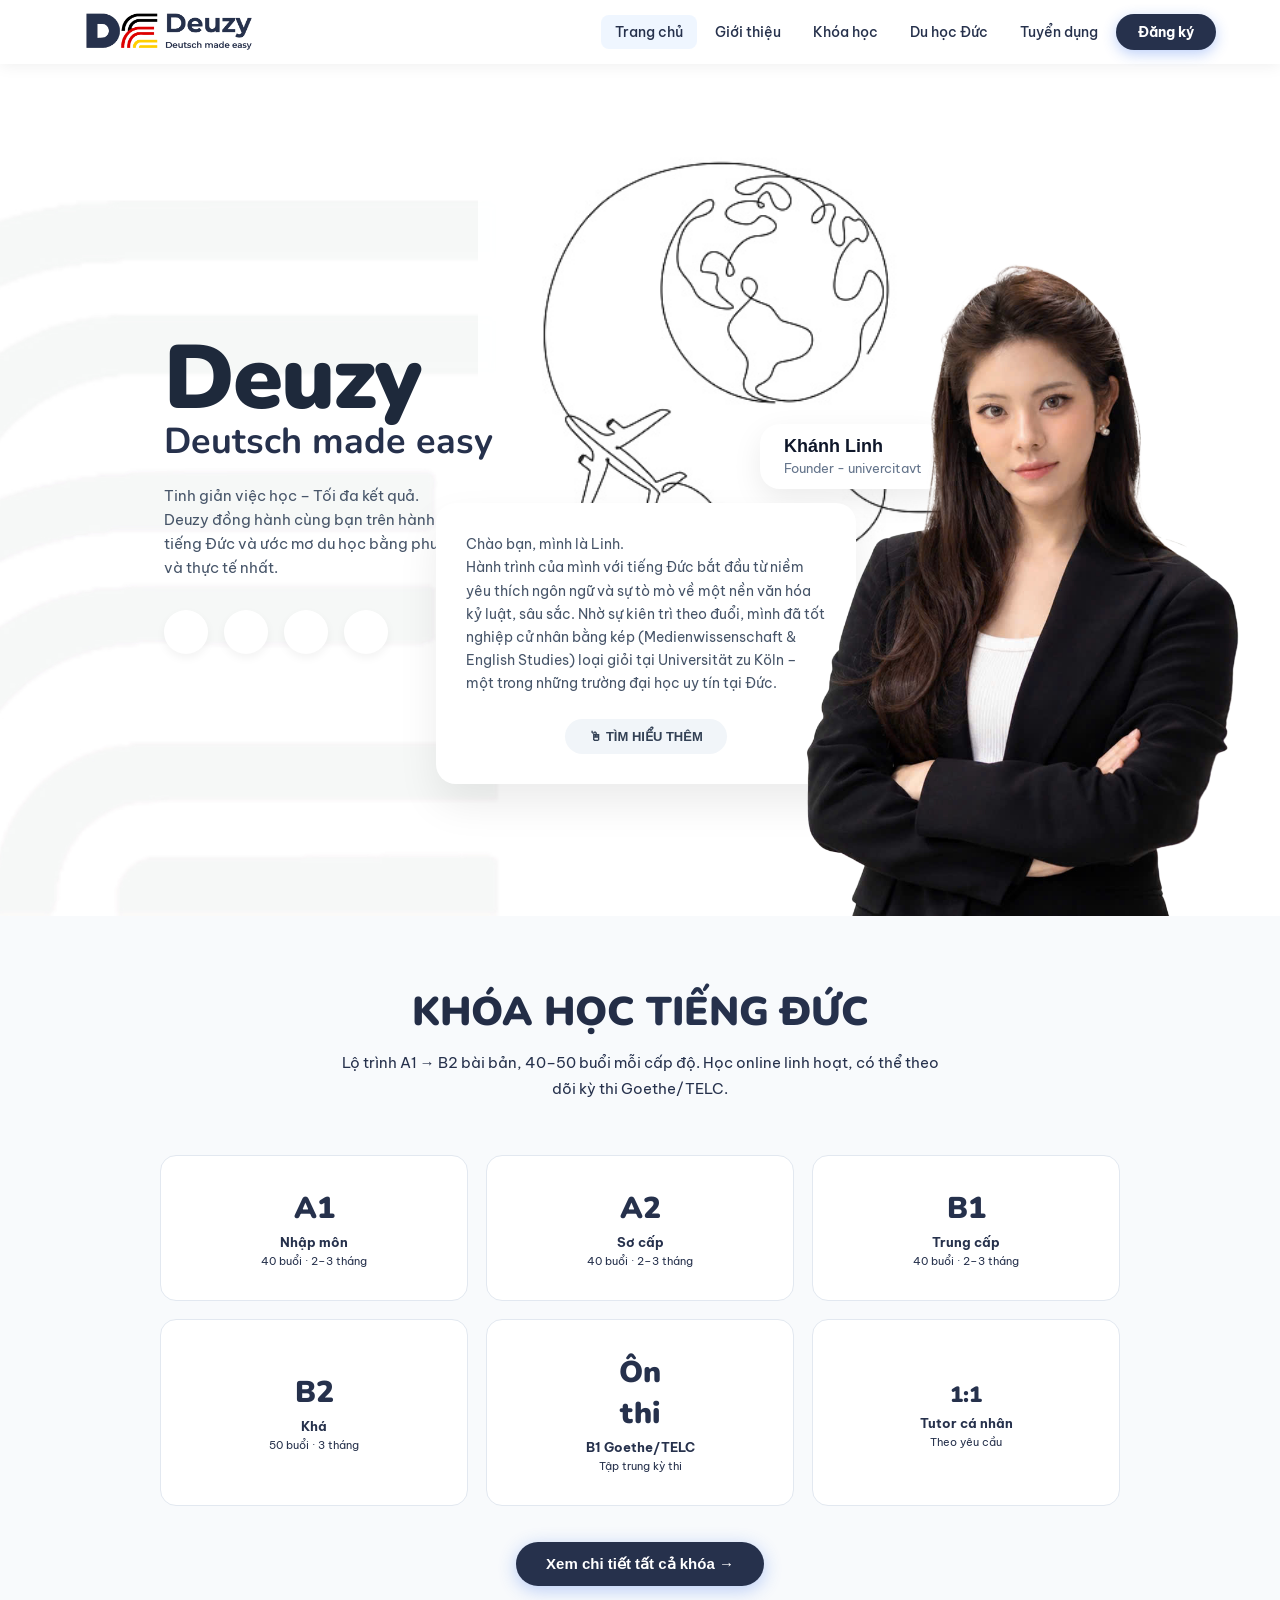
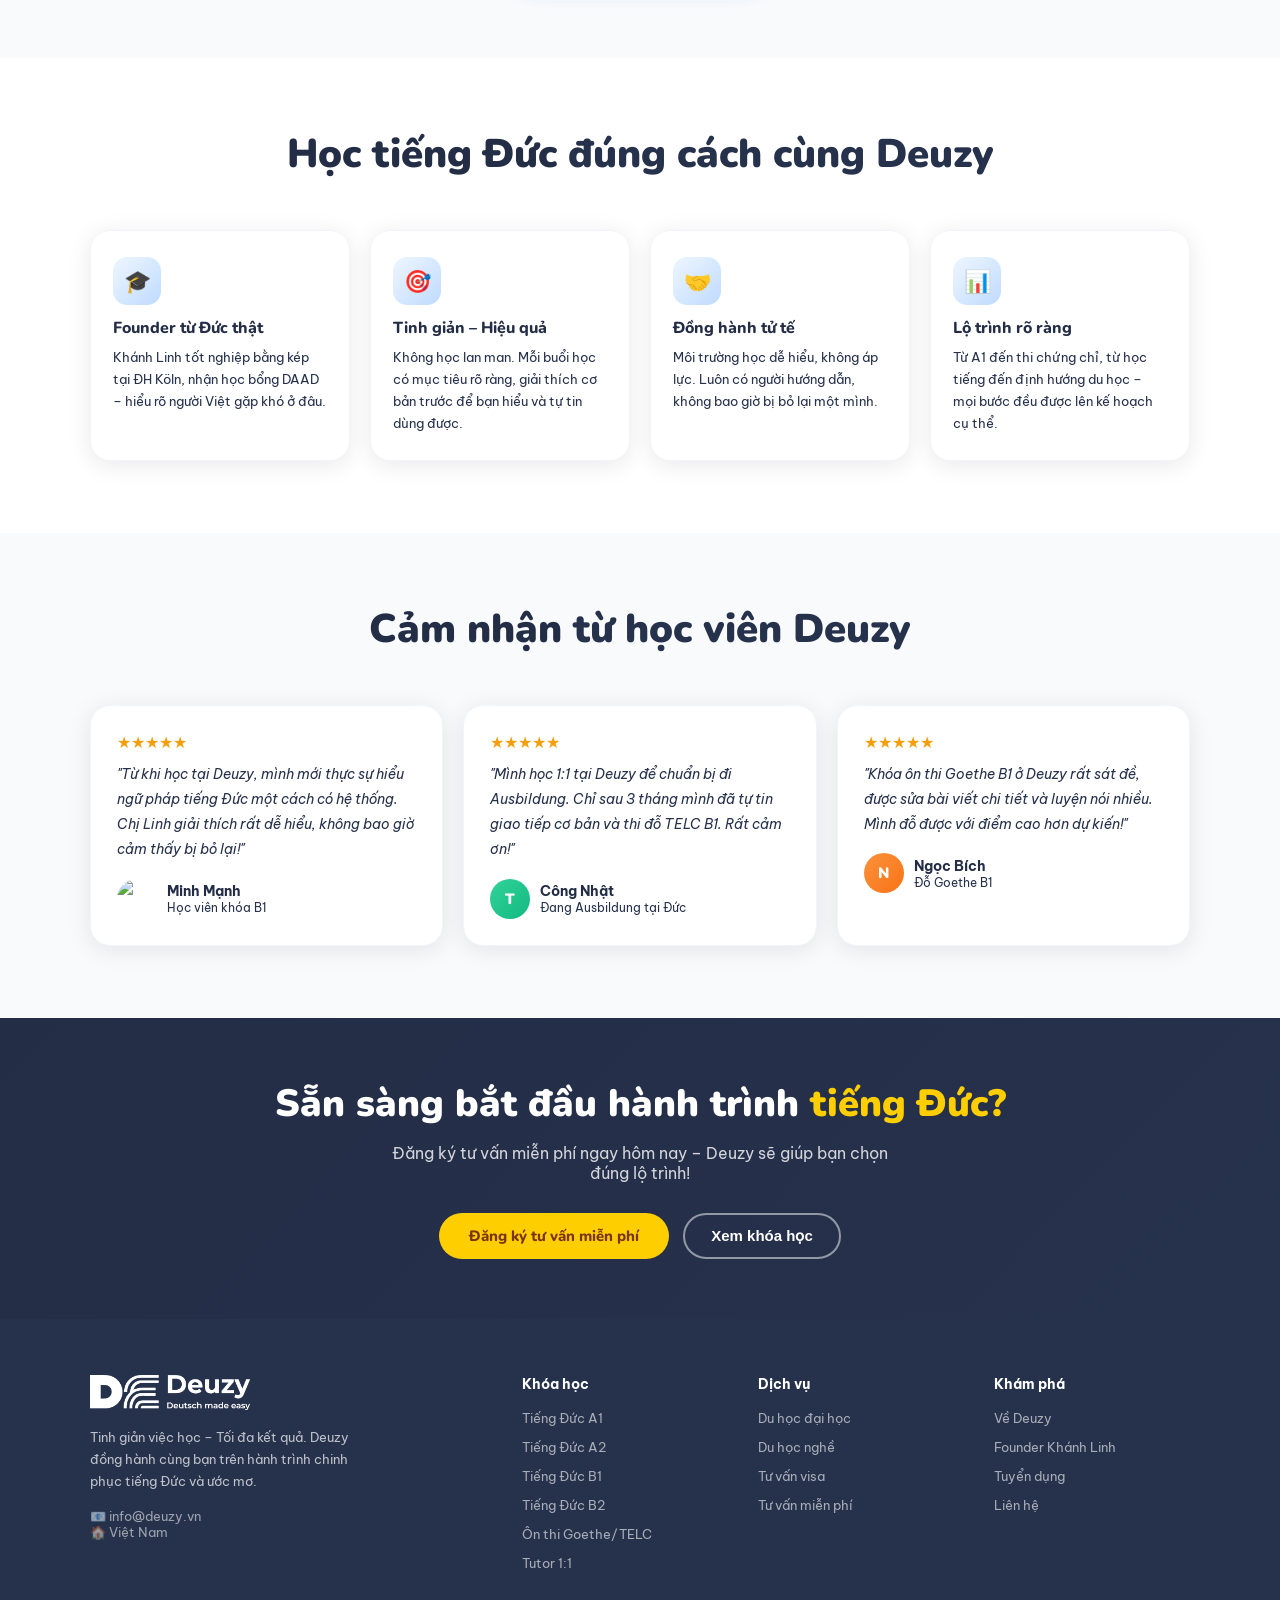
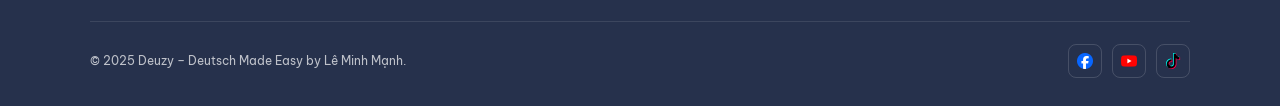
==== commit a4dbecaa: "1.5" ====
--- a/index.html
+++ b/index.html
@@ -16,7 +16,7 @@
 
   <!-- ===== NAV ===== -->
   <nav id="navbar">
-    <a href="index.html" class="active" class="nav-logo">
+    <a href="index.html" class="nav-logo">
       <img src="assets/logo_web/chinh.png" alt="Deuzy" style="height: 200px; width: auto; object-fit: contain;">
     </a>
     <ul class="nav-links">
@@ -32,12 +32,12 @@
 
   <div class="mobile-nav-overlay" id="overlay" onclick="toggleMenu()"></div>
   <div class="mobile-nav-panel" id="mobile-nav">
-    <a href="index.html" class="active" onclick="toggleMenu()">🏠 Trang chủ</a>
-    <a href="about.html" onclick="toggleMenu()">👩‍🏫 Giới thiệu</a>
-    <a href="courses.html" onclick="toggleMenu()">📚 Khóa học</a>
-    <a href="germany.html" onclick="toggleMenu()">🇩🇪 Du học Đức</a>
-    <a href="recruit.html" onclick="toggleMenu()">💼 Tuyển dụng</a>
-    <a href="register.html" onclick="toggleMenu()" class="mobile-nav-cta">🚀 Đăng ký tư vấn</a>
+    <a href="index.html" class="active" onclick="toggleMenu()">Trang chủ</a>
+    <a href="about.html" onclick="toggleMenu()">Giới thiệu</a>
+    <a href="courses.html" onclick="toggleMenu()">Khóa học</a>
+    <a href="germany.html" onclick="toggleMenu()">Du học Đức</a>
+    <a href="recruit.html" onclick="toggleMenu()">Tuyển dụng</a>
+    <a href="register.html" onclick="toggleMenu()" class="mobile-nav-cta">Đăng ký tư vấn</a>
   </div>
 
 <div class="page active pt-nav" id="page-home">
@@ -225,7 +225,7 @@
         <p style="color:rgba(255,255,255,0.8);font-size:16px;margin-bottom:30px;max-width:500px;margin:0 auto 30px;">
           Đăng ký tư vấn miễn phí ngay hôm nay – Deuzy sẽ giúp bạn chọn đúng lộ trình!</p>
         <div style="display:flex;gap:14px;justify-content:center;flex-wrap:wrap;">
-          <button class="btn-yellow" onclick="window.location.href='register.html'">🚀 Đăng ký tư vấn miễn phí</button>
+          <button class="btn-yellow" onclick="window.location.href='register.html'">Đăng ký tư vấn miễn phí</button>
           <button class="btn-outline" style="color:#fff;border-color:rgba(255,255,255,0.5);"
             onclick="window.location.href='courses.html'">Xem khóa học</button>
         </div>
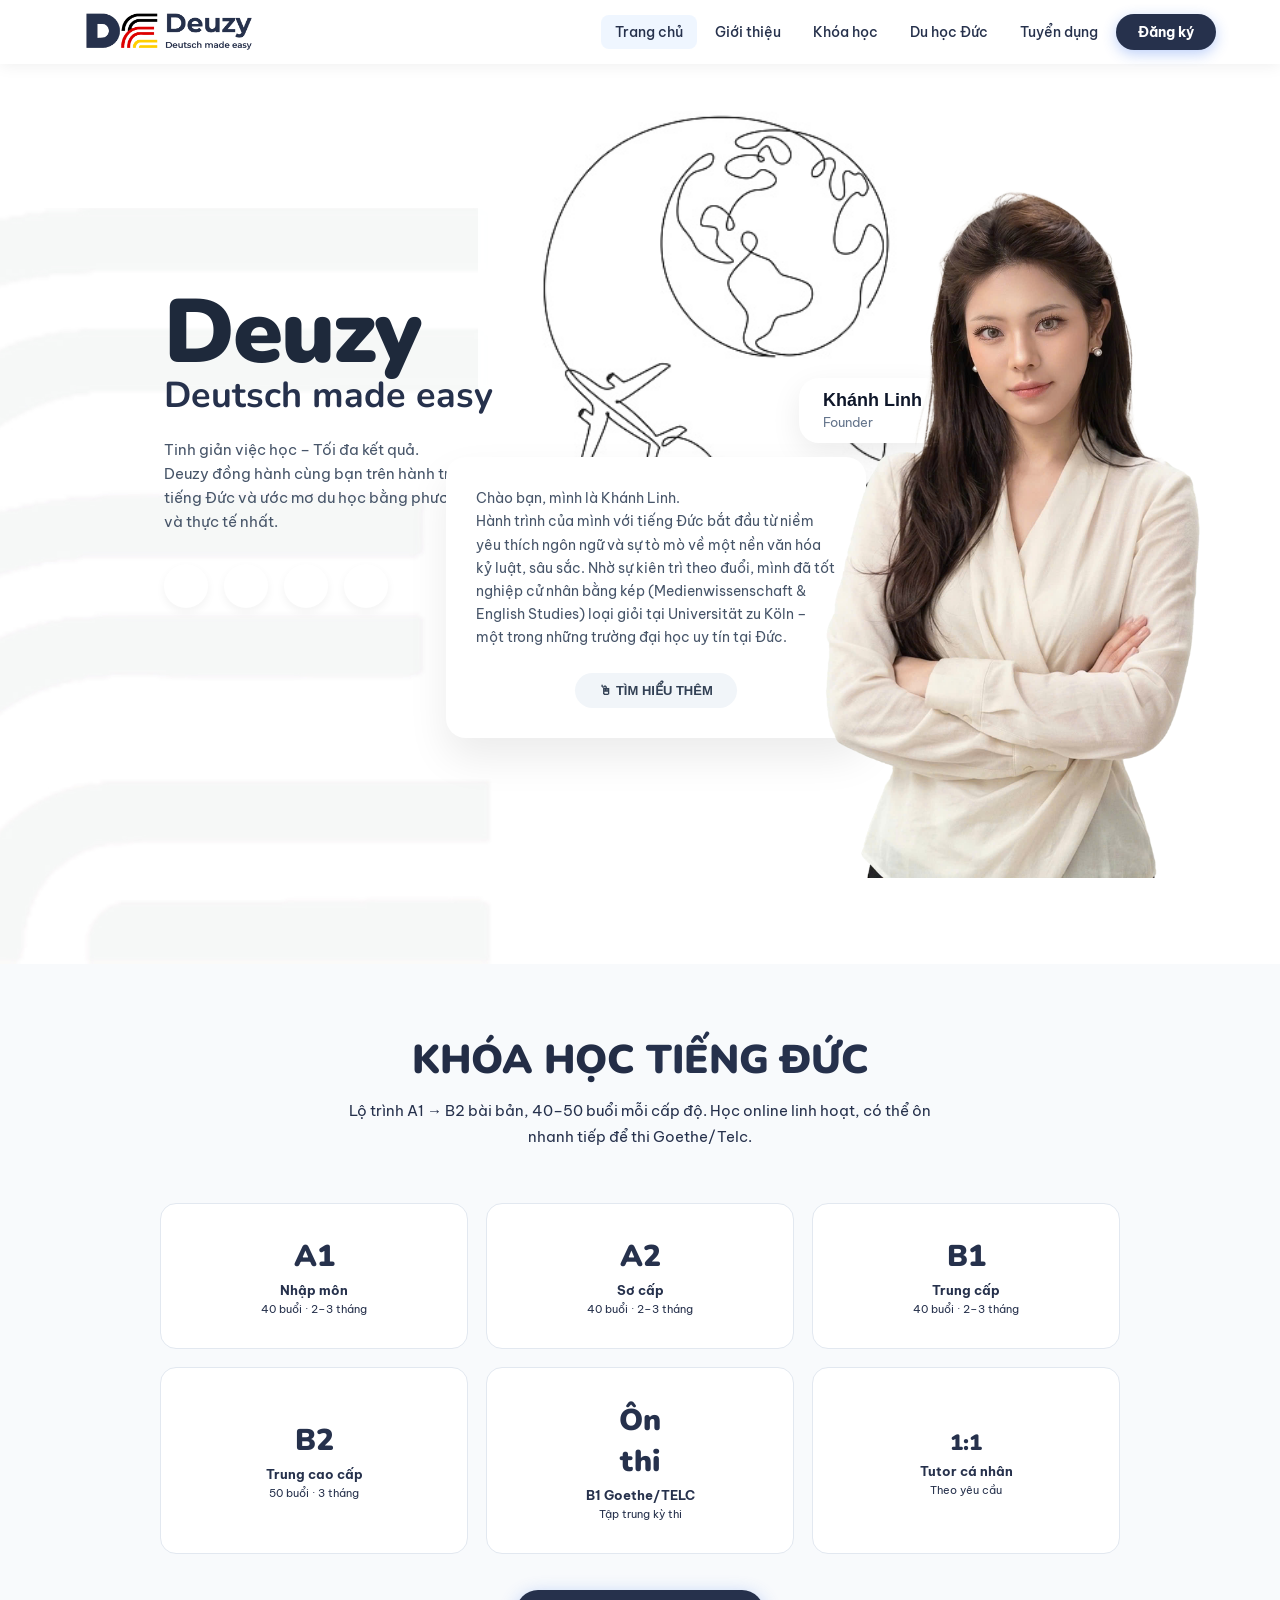
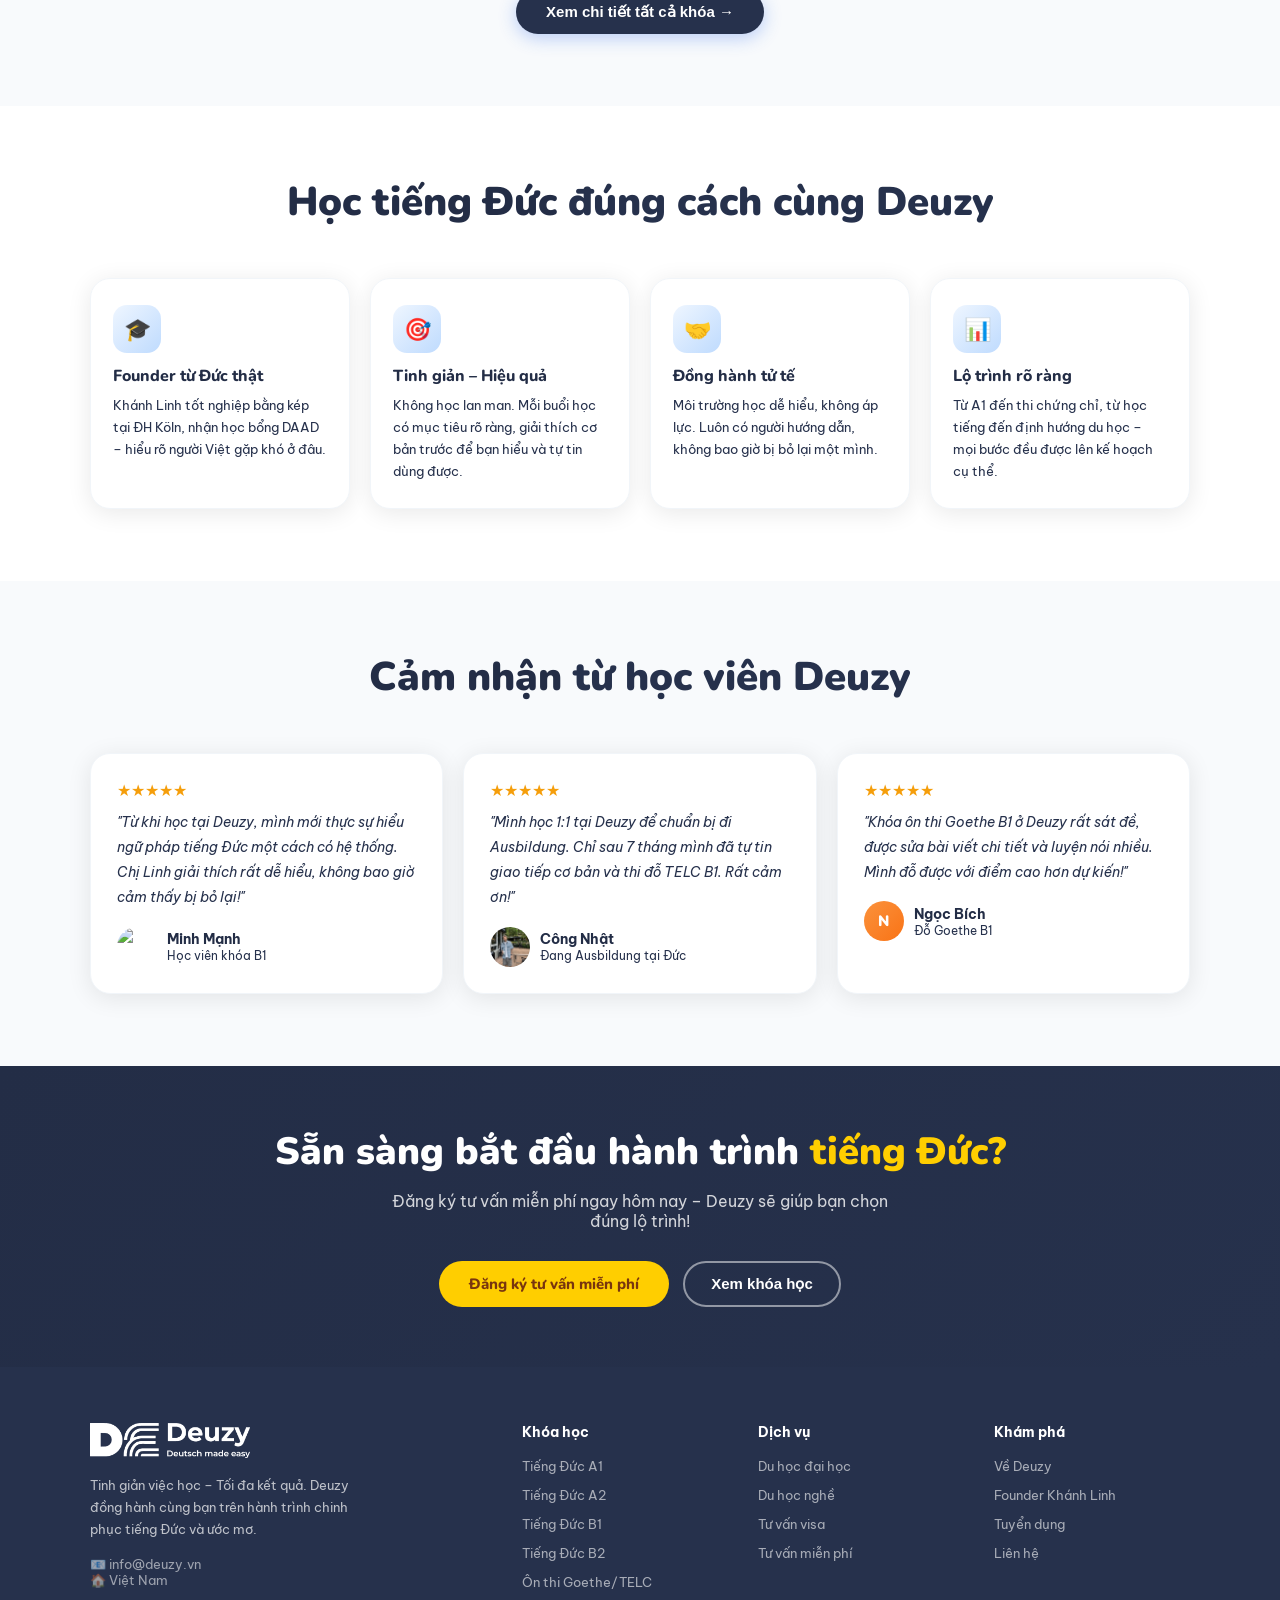
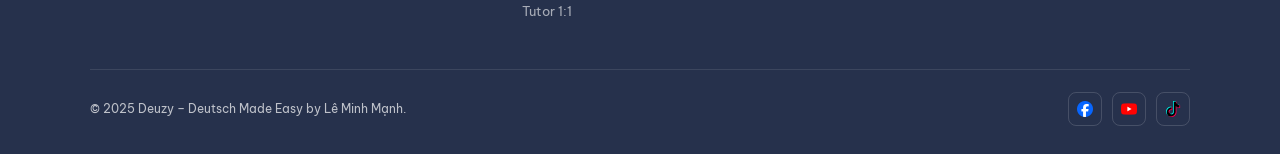
==== commit 8ad6b262: "1.7" ====
--- a/index.html
+++ b/index.html
@@ -67,17 +67,17 @@
           <img src="assets/backgroud/qua_cau.jpg" alt="Globe" class="hero-globe-img">
 
           <!-- Chân dung -->
-          <img src="assets/anh_khanh_linh/khanh_linh_png.png" alt="Khánh Linh" class="hero-portrait">
+          <img src="assets/anh_khanh_linh/khanh_linh2_png.png" alt="Khánh Linh" class="hero-portrait">
 
           <!-- Thẻ tên nổi -->
           <div class="hero-badge-float">
             <strong>Khánh Linh</strong><br>
-            <span>Founder - univercitavt</span>
+            <span>Founder</span>
           </div>
 
           <!-- Thẻ giới thiệu nổi -->
           <div class="hero-card-float">
-            <p>Chào bạn, mình là Linh.<br>Hành trình của mình với tiếng Đức bắt đầu từ niềm yêu thích ngôn ngữ và sự tò
+            <p>Chào bạn, mình là Khánh Linh.<br>Hành trình của mình với tiếng Đức bắt đầu từ niềm yêu thích ngôn ngữ và sự tò
               mò về một nền văn hóa kỷ luật, sâu sắc. Nhờ sự kiên trì theo đuổi, mình đã tốt nghiệp cử nhân bằng kép
               (Medienwissenschaft & English Studies) loại giỏi tại Universität zu Köln – một trong những trường đại học
               uy tín tại Đức.</p>
@@ -93,8 +93,7 @@
         <div class="section-header">
           
           <h2 class="section-title">KHÓA HỌC <span>TIẾNG ĐỨC</span></h2>
-          <p class="section-sub">Lộ trình A1 → B2 bài bản, 40–50 buổi mỗi cấp độ. Học online linh hoạt, có thể theo dõi
-            kỳ thi Goethe/TELC.</p>
+          <p class="section-sub">Lộ trình A1 → B2 bài bản, 40–50 buổi mỗi cấp độ. Học online linh hoạt, có thể ôn nhanh tiếp để thi Goethe/Telc.</p>
         </div>
         <div class="courses-grid">
           <div class="course-card" onclick="window.location.href='courses.html'">
@@ -114,7 +113,7 @@
           </div>
           <div class="course-card" onclick="window.location.href='courses.html'">
             <div class="cc-level">B2</div>
-            <div class="cc-name">Khá</div>
+            <div class="cc-name">Trung cao cấp</div>
             <div class="cc-desc">50 buổi · 3 tháng</div>
           </div>
           <div class="course-card" onclick="window.location.href='courses.html'">
@@ -176,7 +175,7 @@
           <h2 class="section-title">Cảm nhận <span>từ học viên Deuzy</span></h2>
         </div>
         <div class="testi-grid">
-          <div class="testi-card">
+          <div class="testi-card" onclick="window.location.href='#'">
             <div class="testi-stars">★★★★★</div>
             <p class="testi-text">"Từ khi học tại Deuzy, mình mới thực sự hiểu ngữ pháp tiếng Đức một cách có hệ thống.
               Chị Linh giải thích rất dễ hiểu, không bao giờ cảm thấy bị bỏ lại!"</p>
@@ -188,19 +187,19 @@
               </div>
             </div>
           </div>
-          <div class="testi-card">
+          <div class="testi-card" onclick="window.location.href='https://www.facebook.com/vucongnhat1209'">
             <div class="testi-stars">★★★★★</div>
-            <p class="testi-text">"Mình học 1:1 tại Deuzy để chuẩn bị đi Ausbildung. Chỉ sau 3 tháng mình đã tự tin giao
+            <p class="testi-text">"Mình học 1:1 tại Deuzy để chuẩn bị đi Ausbildung. Chỉ sau 7 tháng mình đã tự tin giao
               tiếp cơ bản và thi đỗ TELC B1. Rất cảm ơn!"</p>
             <div class="testi-author">
-              <div class="tav av3">T</div>
+              <img src="assets/anh_khanh_linh/cong_nhat.jpg" alt="Công Nhật" class="tav" style="object-fit:cover; background:none;">
               <div>
                 <div class="tav-name">Công Nhật</div>
                 <div class="tav-info">Đang Ausbildung tại Đức</div>
               </div>
             </div>
           </div>
-          <div class="testi-card">
+          <div class="testi-card" onclick="window.location.href='#'">
             <div class="testi-stars">★★★★★</div>
             <p class="testi-text">"Khóa ôn thi Goethe B1 ở Deuzy rất sát đề, được sửa bài viết chi tiết và luyện nói
               nhiều. Mình đỗ được với điểm cao hơn dự kiến!"</p>
@@ -236,57 +235,8 @@
   <!-- ===================== ABOUT ===================== -->
   
 
-  <footer>
-    <div class="container">
-      <div class="footer-top">
-        <div>
-          <img src="assets/logo_web/chinh1.png" alt="Deuzy Logo"
-            style="height: 35px; width: auto; object-fit: contain; margin-bottom: 12px; filter: brightness(0) invert(1);">
-          <div class="footer-brand-desc">Tinh giản việc học – Tối đa kết quả. Deuzy đồng hành cùng bạn trên hành trình
-            chinh phục tiếng Đức và ước mơ.</div>
-          <div style="font-size:13px;color:rgba(255,255,255,0.55);">📧 info@deuzy.vn<br>🏠 Việt Nam</div>
-        </div>
-        <div class="footer-col">
-          <h4>Khóa học</h4>
-          <ul>
-            <li><a onclick="window.location.href='courses.html'">Tiếng Đức A1</a></li>
-            <li><a onclick="window.location.href='courses.html'">Tiếng Đức A2</a></li>
-            <li><a onclick="window.location.href='courses.html'">Tiếng Đức B1</a></li>
-            <li><a onclick="window.location.href='courses.html'">Tiếng Đức B2</a></li>
-            <li><a onclick="window.location.href='courses.html'">Ôn thi Goethe/TELC</a></li>
-            <li><a onclick="window.location.href='courses.html'">Tutor 1:1</a></li>
-          </ul>
-        </div>
-        <div class="footer-col">
-          <h4>Dịch vụ</h4>
-          <ul>
-            <li><a onclick="window.location.href='germany.html'">Du học đại học</a></li>
-            <li><a onclick="window.location.href='germany.html'">Du học nghề</a></li>
-            <li><a onclick="window.location.href='germany.html'">Tư vấn visa</a></li>
-            <li><a onclick="window.location.href='register.html'">Tư vấn miễn phí</a></li>
-          </ul>
-        </div>
-        <div class="footer-col">
-          <h4>Khám phá</h4>
-          <ul>
-            <li><a onclick="window.location.href='about.html'">Về Deuzy</a></li>
-            <li><a onclick="window.location.href='about.html'">Founder Khánh Linh</a></li>
-            <li><a onclick="window.location.href='recruit.html'">Tuyển dụng</a></li>
-            <li><a onclick="window.location.href='register.html'">Liên hệ</a></li>
-          </ul>
-        </div>
-      </div>
-      <hr class="footer-hr">
-      <div class="footer-bottom">
-        <div>© 2025 Deuzy – Deutsch Made Easy by Lê Minh Mạnh.</div>
-        <div class="footer-socials">
-          <a href="index.html" class="social-btn" style="text-decoration:none;"><img src="assets/icons/facebook.png" alt="Facebook" style="width: 16px; height: 16px; object-fit: contain; "></a>
-          <a href="index.html" class="social-btn" style="text-decoration:none;"><img src="assets/icons/youtobe.png" alt="YouTube" style="width: 16px; height: 16px; object-fit: contain; "></a>
-          <a href="index.html" class="social-btn" style="text-decoration:none;"><img src="assets/icons/tiktok.png" alt="TikTok" style="width: 16px; height: 16px; object-fit: contain; "></a>
-        </div>
-      </div>
-    </div>
-  </footer>
+  <div id="footer-placeholder"></div>
+  <script src="js/footer.js"></script>
 
   <!-- SUCCESS MODAL -->
   <div class="success-modal" id="success-modal">
--- a/css/style.css
+++ b/css/style.css
@@ -37,6 +37,9 @@
   color: #26314c;
   background: #fff;
   overflow-x: hidden;
+  display: flex;
+  flex-direction: column;
+  min-height: 90vh;
 }
 
 /* ===== NAV ===== */
@@ -206,6 +209,7 @@
 /* ===== PAGE ===== */
 .page {
   animation: pageIn .4s ease both;
+  flex: 1 0 auto;
 }
 
 @keyframes pageIn {
@@ -470,7 +474,7 @@
 /* ===== NEW HERO ===== */
 .hero-new {
   position: relative;
-  min-height: 800px;
+  min-height: 100vh;
   width: 100%;
   overflow: hidden;
   background-color: #f8fafc;
@@ -510,6 +514,7 @@
   margin: 0 auto;
   padding-left: 100px; /* chừa khoảng cách cho cột cờ */
   padding-right: 40px;
+  transform: translateY(-70px); /* Kéo nội dung lên trên một chút */
 }
 
 .hero-new-left {
@@ -570,7 +575,7 @@
 .hero-portrait {
   position: absolute;
   bottom: -80px;
-  right: -90px;
+  right: -40px;
   height: 700px;
   object-fit: contain;
   z-index: 3;
@@ -599,7 +604,7 @@
 .hero-card-float {
   position: absolute;
   bottom: 60px;
-  right: 320px;
+  right: 310px;
   background: #fff;
   padding: 30px;
   border-radius: 20px;
@@ -793,6 +798,14 @@
   padding: 26px;
   box-shadow: var(--shadow);
   border: 1.5px solid var(--gray-100);
+  cursor: pointer;
+  transition: transform .2s, box-shadow .2s, border-color .2s;
+}
+
+.testi-card:hover {
+  transform: translateY(-5px);
+  box-shadow: var(--shadow-lg);
+  border-color: var(--blue);
 }
 
 .testi-stars {
@@ -1355,6 +1368,14 @@
   box-shadow: var(--shadow);
   text-align: center;
   border: 1.5px solid var(--gray-100);
+  cursor: pointer;
+  transition: transform .2s, box-shadow .2s, border-color .2s;
+}
+
+.contact-card:hover {
+  transform: translateY(-5px);
+  box-shadow: var(--shadow-lg);
+  border-color: var(--blue);
 }
 
 .contact-icon {
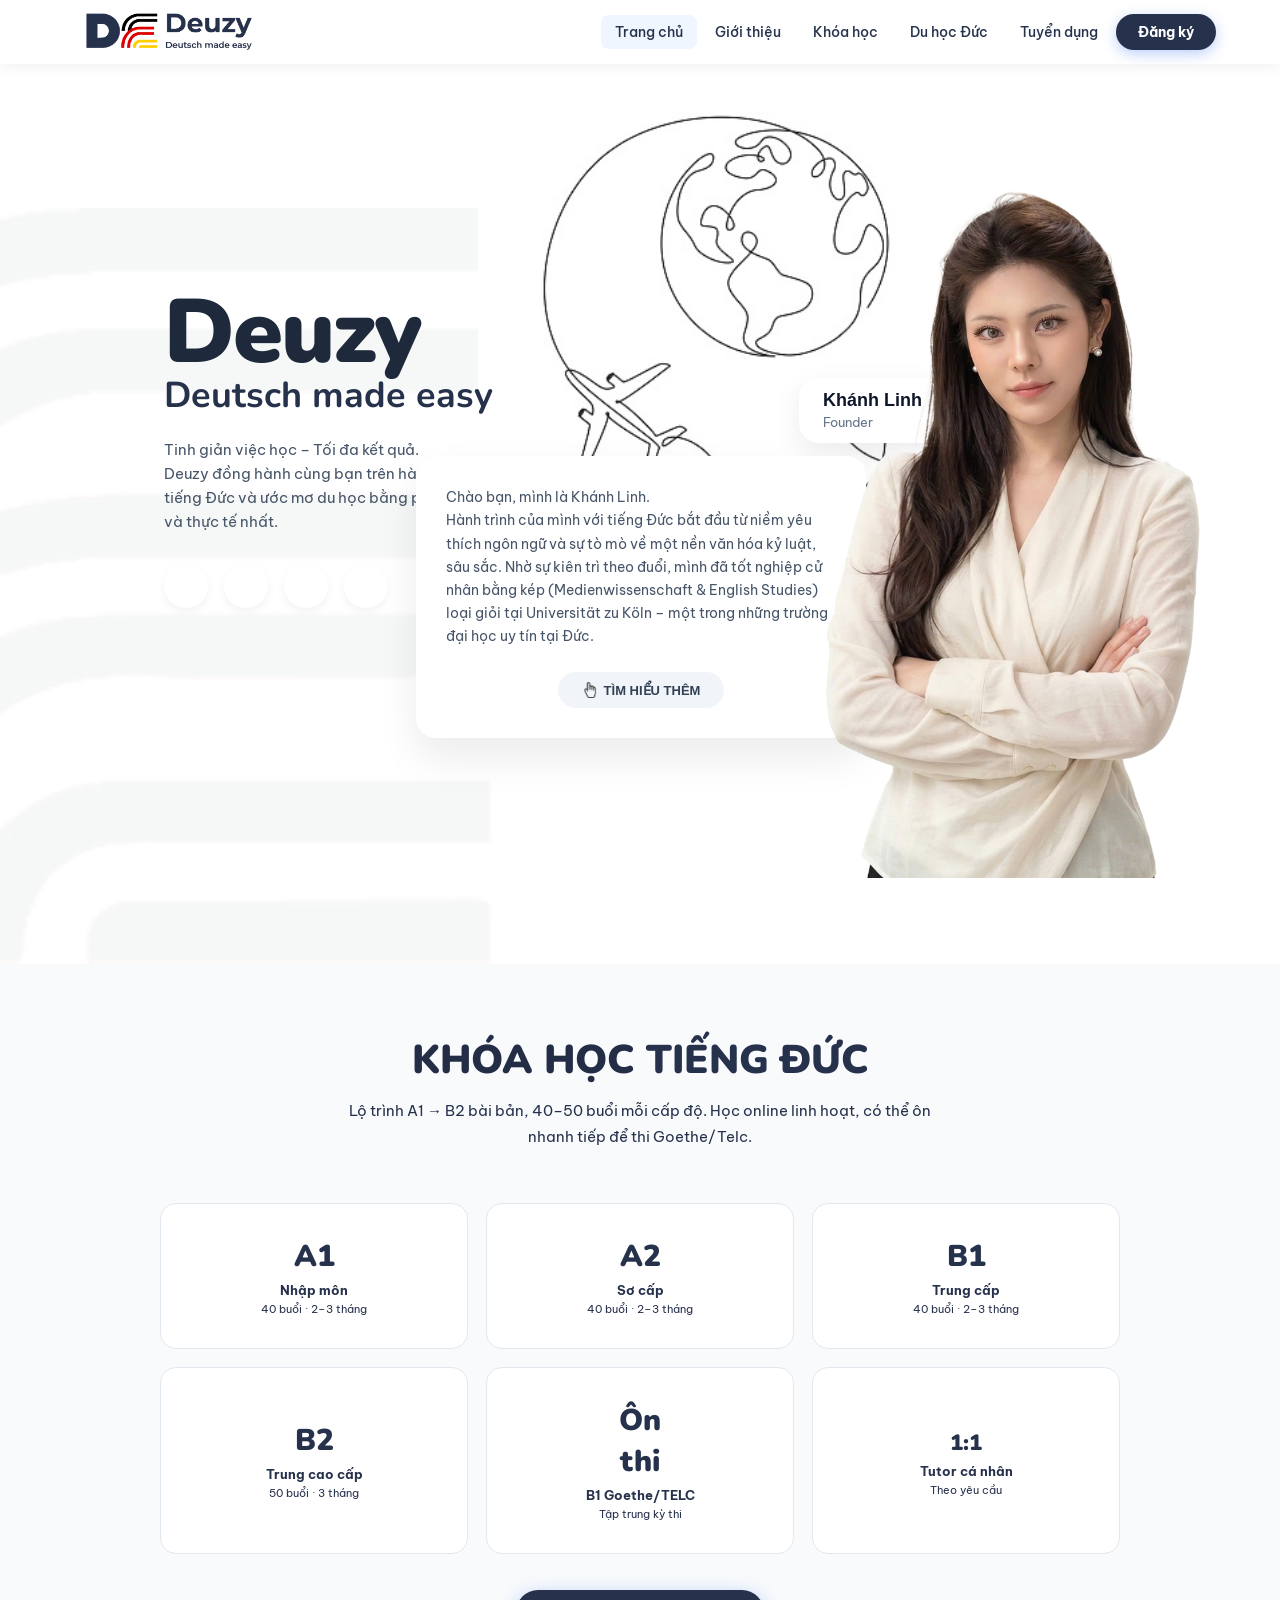
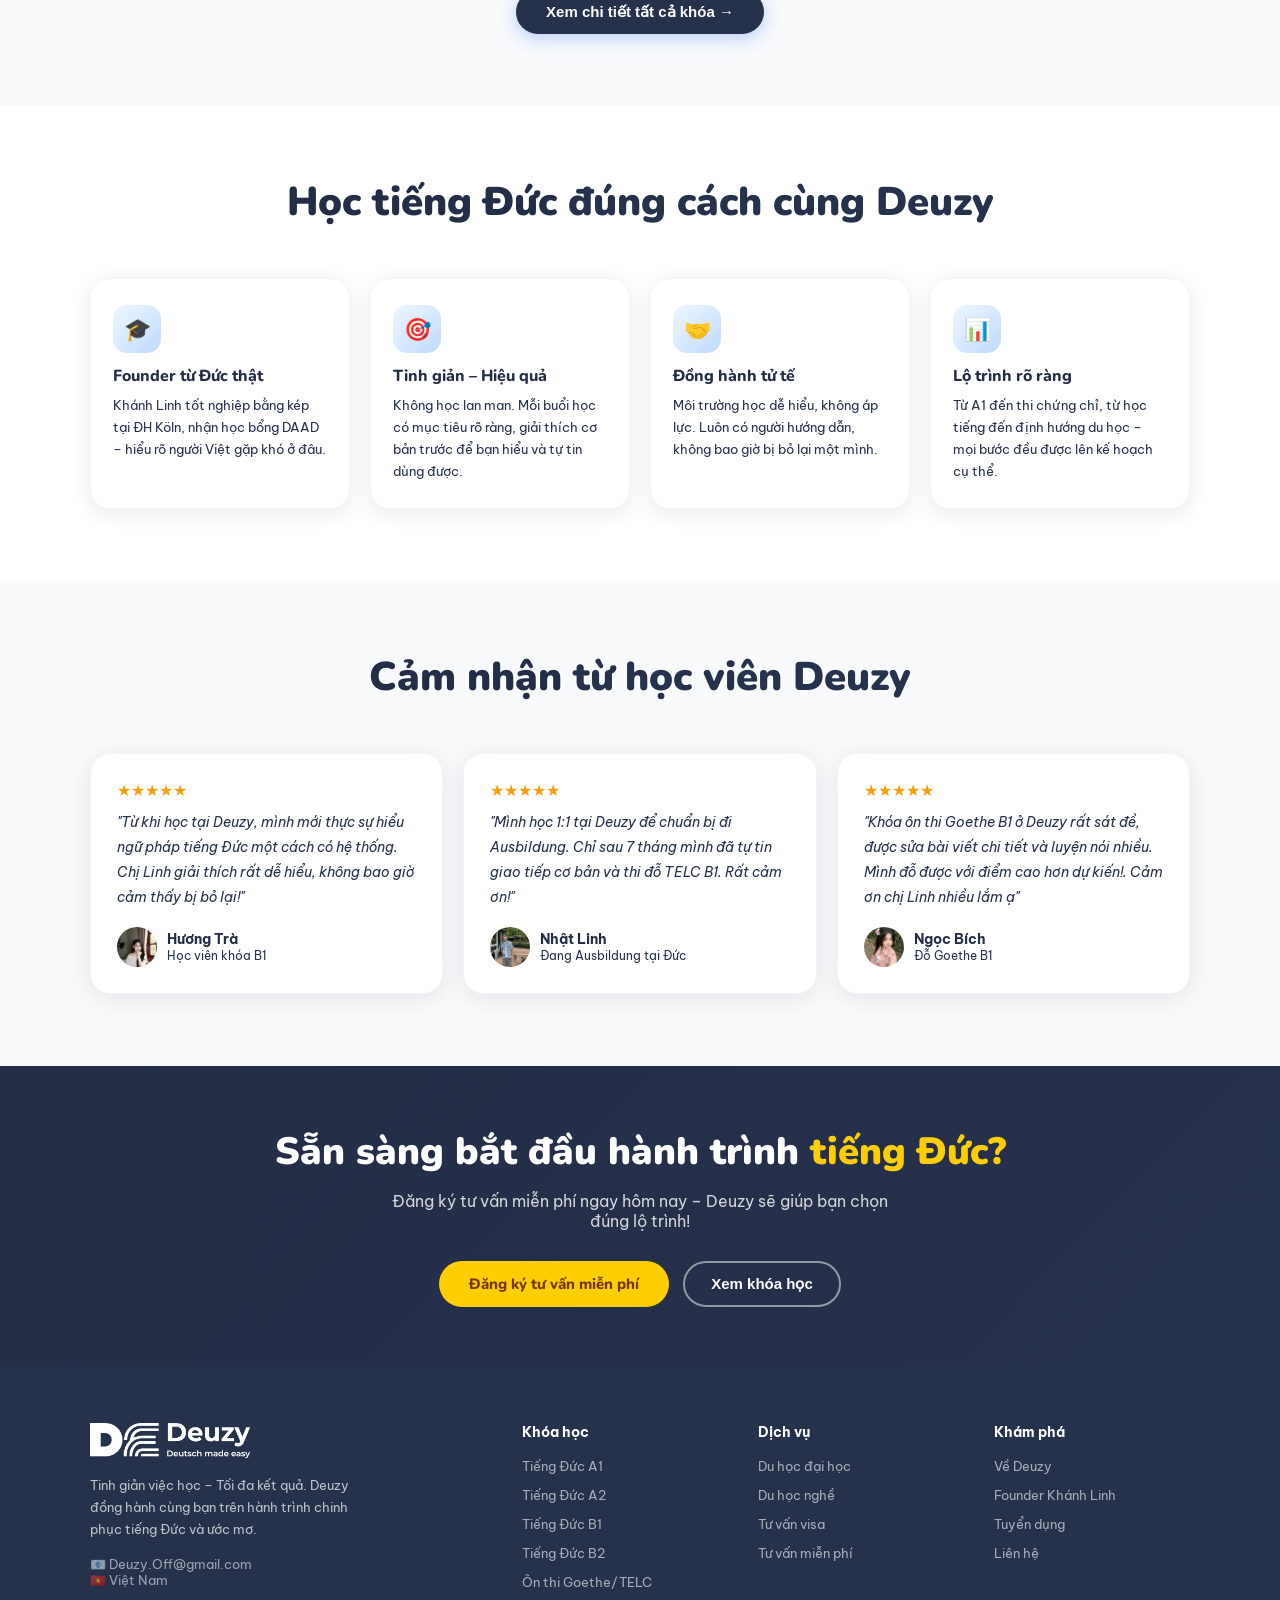
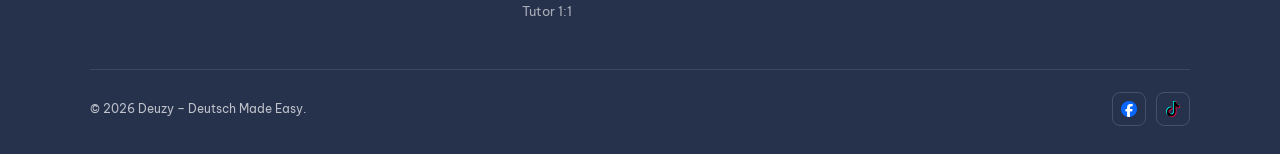
==== commit 2ab2b252: "1.8" ====
--- a/index.html
+++ b/index.html
@@ -81,7 +81,7 @@
               mò về một nền văn hóa kỷ luật, sâu sắc. Nhờ sự kiên trì theo đuổi, mình đã tốt nghiệp cử nhân bằng kép
               (Medienwissenschaft & English Studies) loại giỏi tại Universität zu Köln – một trong những trường đại học
               uy tín tại Đức.</p>
-            <button class="btn-more" onclick="window.location.href='about.html'">🖱 TÌM HIỂU THÊM</button>
+            <button class="btn-more" onclick="window.location.href='about.html'" style="display:flex; align-items:center; justify-content:center; gap:6px; margin:0 auto; width:fit-content;"><img src="assets/icons/click.png" alt="Click" style="width:16px; height:16px; object-fit:contain;"> TÌM HIỂU THÊM</button>
           </div>
         </div>
       </div>
@@ -180,21 +180,21 @@
             <p class="testi-text">"Từ khi học tại Deuzy, mình mới thực sự hiểu ngữ pháp tiếng Đức một cách có hệ thống.
               Chị Linh giải thích rất dễ hiểu, không bao giờ cảm thấy bị bỏ lại!"</p>
             <div class="testi-author">
-              <img src="https://scontent.fhan17-1.fna.fbcdn.net/v/t39.30808-1/491924549_1183614206476982_1175671270079321138_n.jpg?stp=dst-jpg_s480x480_tt6&_nc_cat=110&ccb=1-7&_nc_sid=e99d92&_nc_eui2=AeFC7jMNkWHUGI-QwB8vK3bP-cp4b1MV3PH5ynhvUxXc8eYIx-E6OfsGMCjm09POpHkcyZpcpR0sJSVOOWqdcrPr&_nc_ohc=WauNfx4Za4cQ7kNvwHPeeCV&_nc_oc=AdrE8M-tguYxNaq5mmEc1R8Zy2hMS-aZau4ciyU29oSWFiLuvsK3ZPVvs5Cyxn-IswY&_nc_zt=24&_nc_ht=scontent.fhan17-1.fna&_nc_gid=866L_gGldiA62t-RiVNBgw&_nc_ss=7b2a8&oh=00_Af61VM4felMoo0BKNHNSMvEJ3DDDqk3yR2mQOGLSqnZ8SQ&oe=6A039A42" alt="Minh Mạnh" class="tav" style="object-fit:cover; background:none;">
+              <img src="assets/anh_khanh_linh/huong_tra.jpeg" alt="Hương Trà" class="tav" style="object-fit:cover; background:none;">
               <div>
-                <div class="tav-name">Minh Mạnh</div>
+                <div class="tav-name">Hương Trà</div>
                 <div class="tav-info">Học viên khóa B1</div>
               </div>
             </div>
           </div>
-          <div class="testi-card" onclick="window.location.href='https://www.facebook.com/vucongnhat1209'">
+          <div class="testi-card" onclick="window.location.href=''">
             <div class="testi-stars">★★★★★</div>
             <p class="testi-text">"Mình học 1:1 tại Deuzy để chuẩn bị đi Ausbildung. Chỉ sau 7 tháng mình đã tự tin giao
               tiếp cơ bản và thi đỗ TELC B1. Rất cảm ơn!"</p>
             <div class="testi-author">
               <img src="assets/anh_khanh_linh/cong_nhat.jpg" alt="Công Nhật" class="tav" style="object-fit:cover; background:none;">
               <div>
-                <div class="tav-name">Công Nhật</div>
+                <div class="tav-name">Nhật Linh</div>
                 <div class="tav-info">Đang Ausbildung tại Đức</div>
               </div>
             </div>
@@ -202,9 +202,9 @@
           <div class="testi-card" onclick="window.location.href='#'">
             <div class="testi-stars">★★★★★</div>
             <p class="testi-text">"Khóa ôn thi Goethe B1 ở Deuzy rất sát đề, được sửa bài viết chi tiết và luyện nói
-              nhiều. Mình đỗ được với điểm cao hơn dự kiến!"</p>
+              nhiều. Mình đỗ được với điểm cao hơn dự kiến!. Cảm ơn chị Linh nhiều lắm ạ"</p>
             <div class="testi-author">
-              <div class="tav av5">N</div>
+              <img src="assets/anh_khanh_linh/avt_gai.jpg" alt="Ngọc Bích" class="tav" style="object-fit:cover; background:none;">
               <div>
                 <div class="tav-name">Ngọc Bích</div>
                 <div class="tav-info">Đỗ Goethe B1</div>
--- a/css/style.css
+++ b/css/style.css
@@ -413,9 +413,10 @@
 
 .page-hero {
   background: linear-gradient(160deg, #eff6ff 0%, #f0f9ff 50%, #fff 100%);
-  padding: 100px 5% 60px;
+  padding: 40px 5% 20px;
   position: relative;
   overflow: hidden;
+  min-height: 320px;
 }
 
 .page-hero::after {
@@ -609,7 +610,7 @@
   padding: 30px;
   border-radius: 20px;
   box-shadow: 0 20px 40px rgba(0,0,0,0.08);
-  width: 420px;
+  width: 450px;
   z-index: 2;
 }
 .hero-card-float p {
